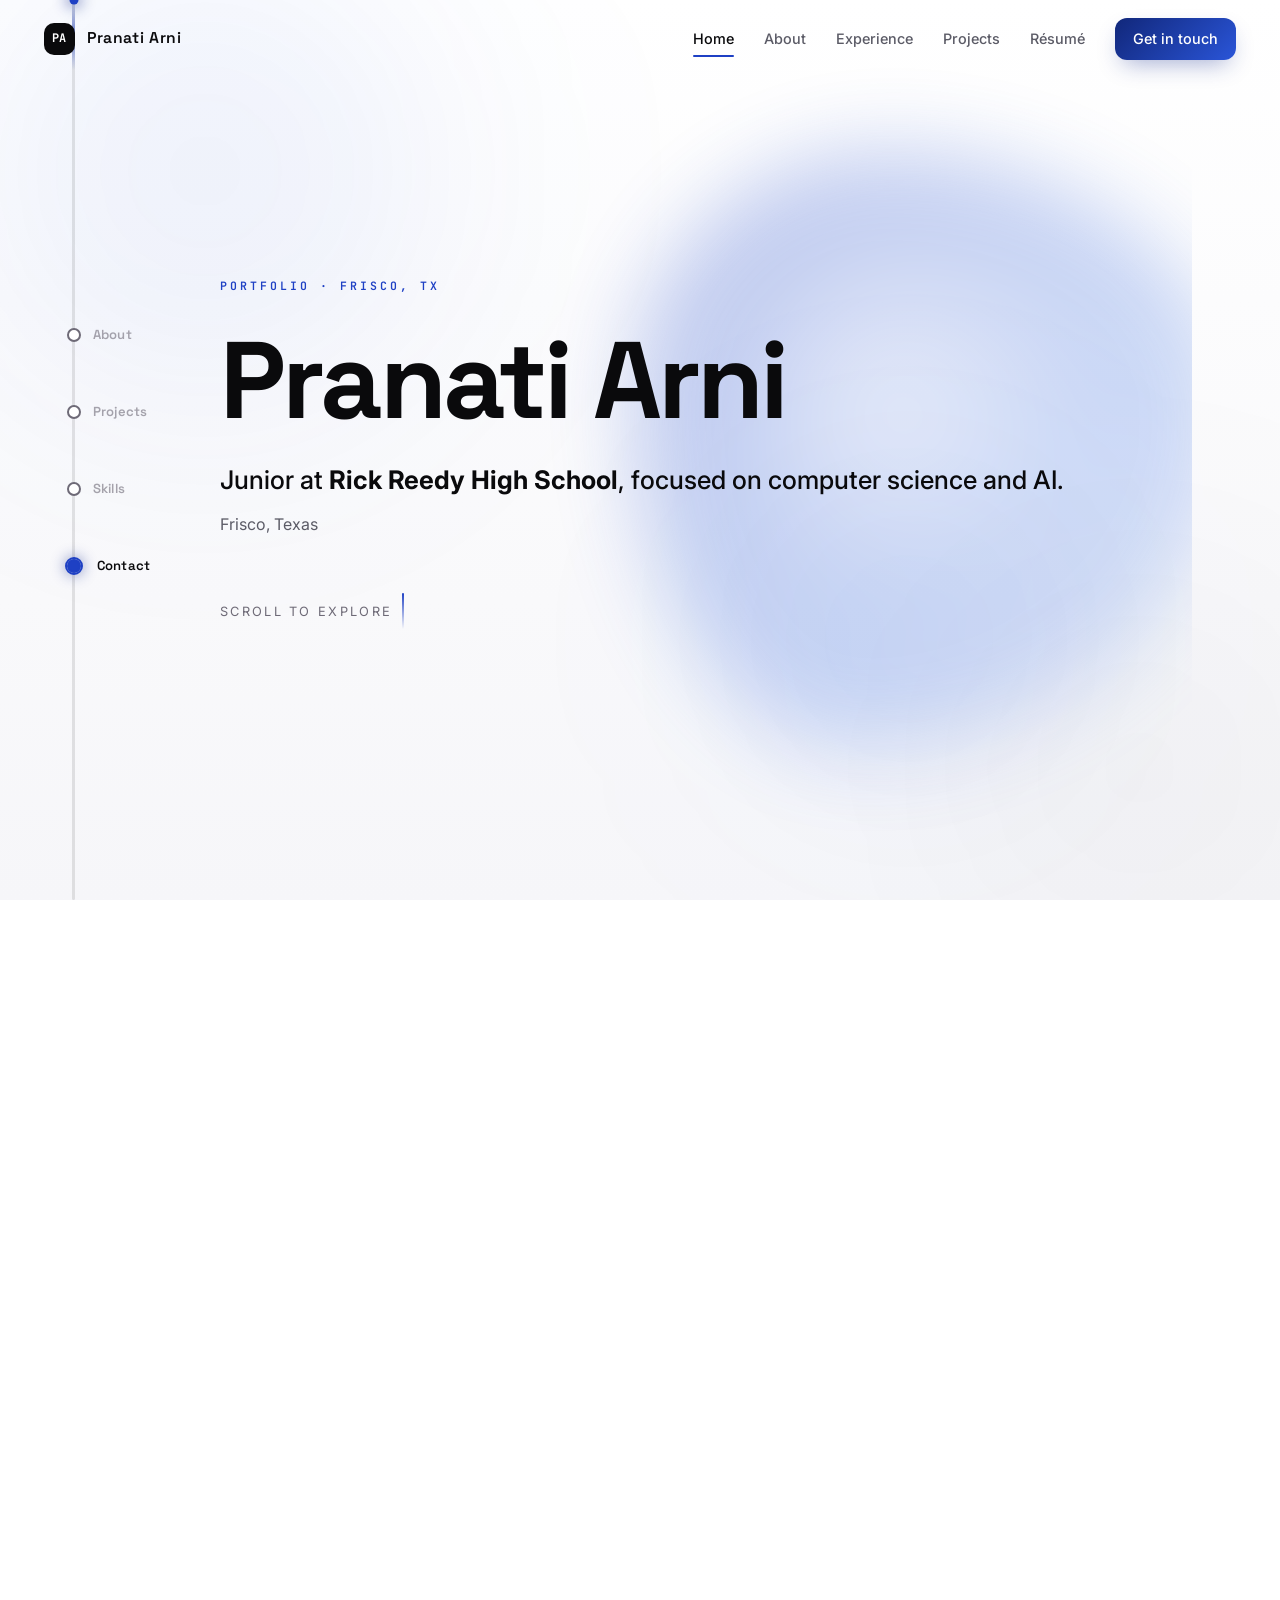
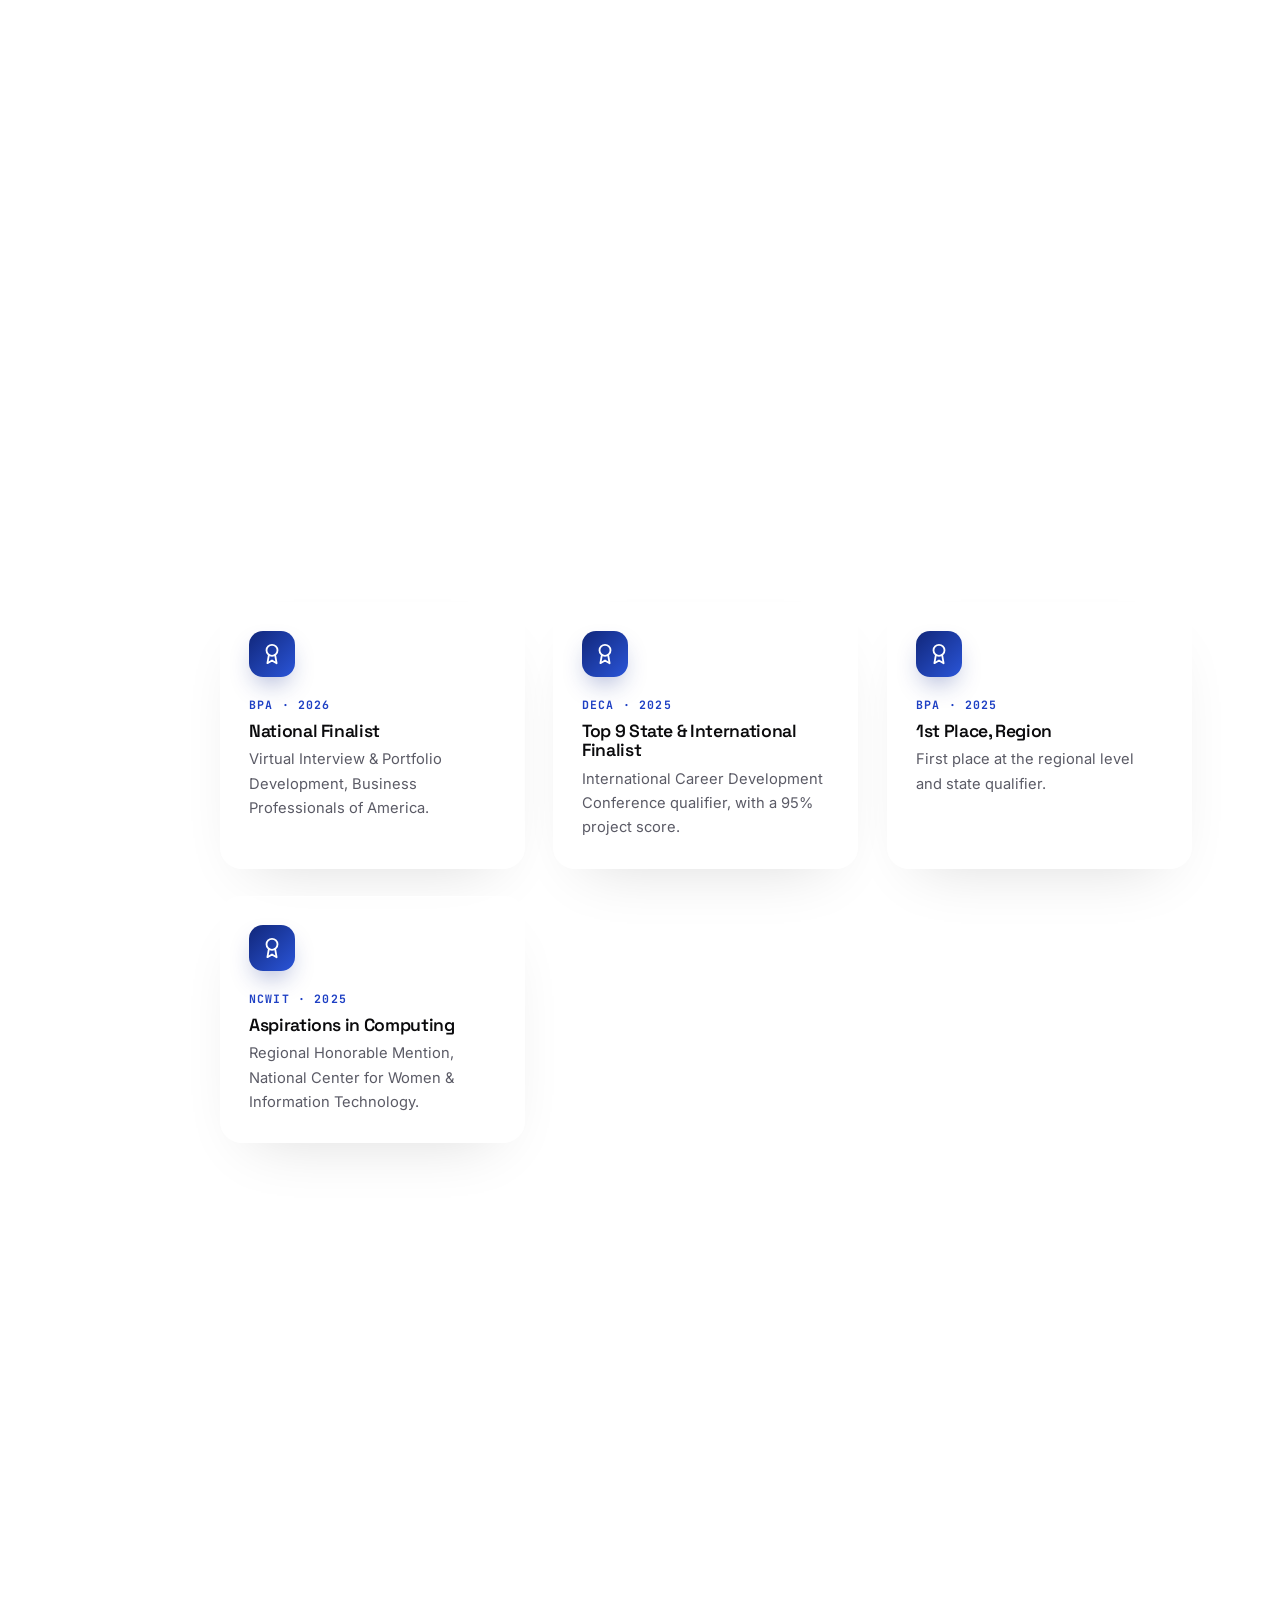
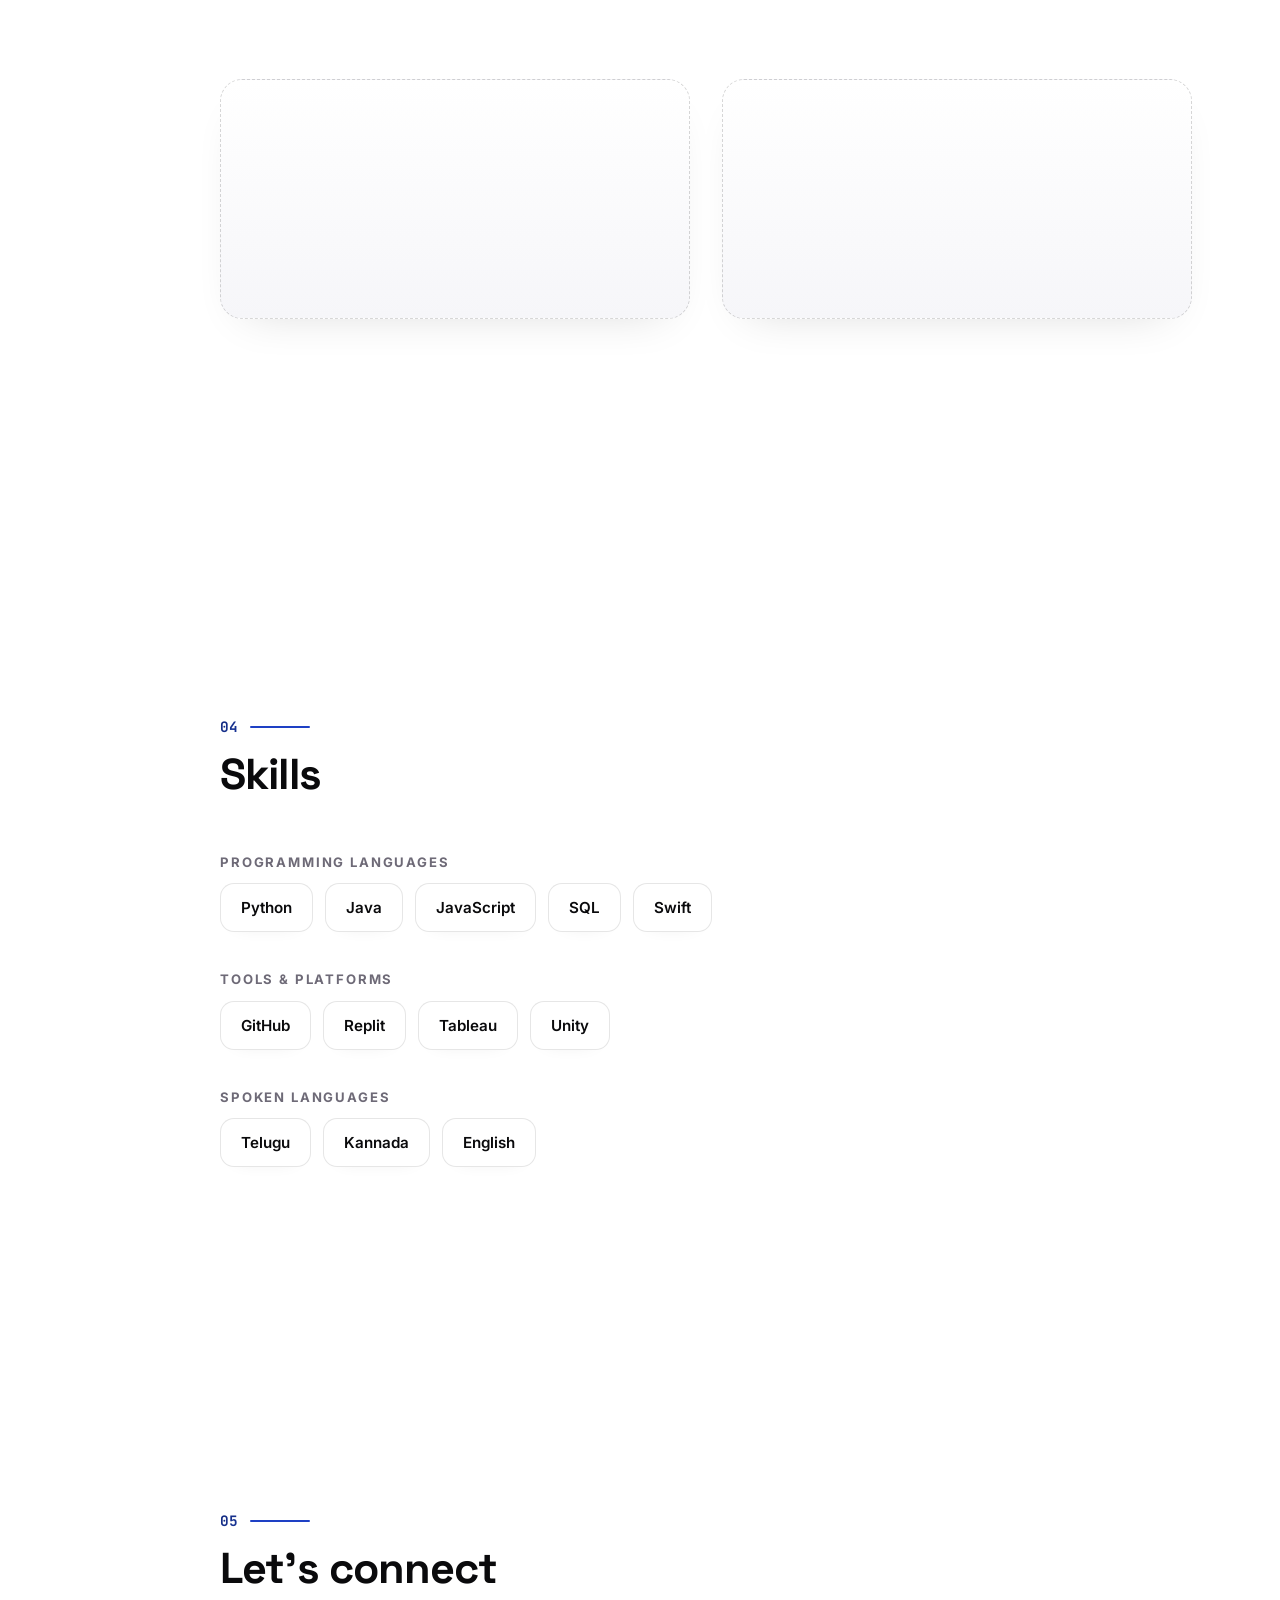
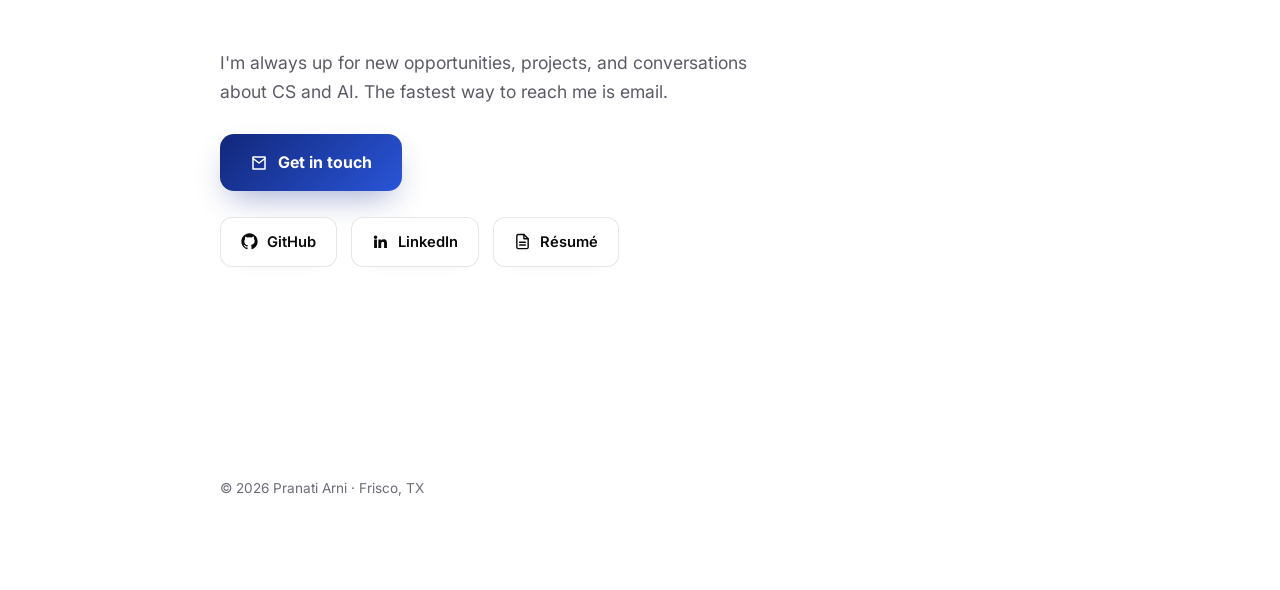
==== index.html @ f11d703f "Adversarial review fixes: remove fake og:url, dedupe email, fix faint contrast, em-dash titles Co-Au" ====
<!DOCTYPE html>
<html lang="en">
<head>
  <meta charset="UTF-8" />
  <meta name="viewport" content="width=device-width, initial-scale=1.0" />

  <title>Pranati Arni · Computer Science</title>
  <meta name="description" content="Pranati Arni, a junior at Rick Reedy High School in Frisco, TX, focused on computer science and AI." />
  <meta name="author" content="Pranati Arni" />

  <meta property="og:type" content="website" />
  <meta property="og:title" content="Pranati Arni — Computer Science" />
  <meta property="og:description" content="High school junior in Frisco, TX, passionate about computer science and AI." />
  <meta name="twitter:card" content="summary" />
  <meta name="twitter:title" content="Pranati Arni — Computer Science" />
  <meta name="twitter:description" content="High school junior in Frisco, TX, passionate about computer science and AI." />

  <!-- Inline SVG favicon: silver "PA" tile with blue border -->
  <link rel="icon" href="data:image/svg+xml,%3Csvg xmlns='http://www.w3.org/2000/svg' viewBox='0 0 64 64'%3E%3Crect width='64' height='64' rx='16' fill='%231e40c4'/%3E%3Ctext x='50%25' y='55%25' dominant-baseline='middle' text-anchor='middle' font-family='Arial,Helvetica,sans-serif' font-weight='700' font-size='30' fill='%23ffffff'%3EPA%3C/text%3E%3C/svg%3E" />

  <!-- Fonts -->
  <link rel="preconnect" href="https://fonts.googleapis.com" />
  <link rel="preconnect" href="https://fonts.gstatic.com" crossorigin />
  <link href="https://fonts.googleapis.com/css2?family=Space+Grotesk:wght@500;600;700&family=Inter:wght@400;500;600&family=JetBrains+Mono:wght@400;500;700&display=swap" rel="stylesheet" />

  <link rel="stylesheet" href="styles.css" />
</head>

<body>

  <!-- Quick clean fade overlay -->
  <div class="page-transition" id="pageTransition" aria-hidden="true"></div>

  <!-- Soft aurora background -->
  <div class="bg-orbs" aria-hidden="true">
    <div class="orb orb--1"></div>
    <div class="orb orb--2"></div>
    <div class="orb orb--3"></div>
  </div>
  <div class="cursor-glow" id="cursorGlow" aria-hidden="true"></div>

  <!-- ============================== NAVBAR ============================== -->
  <header class="nav" id="nav">
    <a class="nav__brand" href="index.html" aria-label="Home">
      <span class="nav__mark">PA</span>
      <span class="nav__name">Pranati Arni</span>
    </a>
    <button class="nav__toggle" id="navToggle" aria-label="Toggle menu" aria-expanded="false">
      <span></span><span></span><span></span>
    </button>
    <nav class="nav__links" id="navLinks" aria-label="Primary">
      <a href="index.html" class="is-current">Home</a>
      <a href="about.html">About</a>
      <a href="experience.html">Experience</a>
      <a href="projects.html">Projects</a>
      <a href="resume.html">Résumé</a>
      <a class="nav__cta" href="index.html#contact">Get in touch</a>
    </nav>
  </header>

  <!-- ============================== RAIL ============================== -->
  <nav class="rail" aria-label="Section navigation">
    <div class="rail__track"></div>
    <div class="rail__fill" id="railFill"></div>
    <div class="rail__comet" id="railComet"></div>
    <div class="rail__nodes" id="railNodes"><!-- nodes injected by script.js --></div>
  </nav>

  <main class="with-rail">

    <!-- ============================== HERO ============================== -->
    <header class="hero" id="top">
      <div class="hero__glow-wrap" aria-hidden="true"><div class="hero__glow"></div></div>

      <div class="hero__content">
        <!-- Kicker — easy to edit or delete -->
        <span class="kicker">Portfolio · Frisco, TX</span>
        <h1>Pranati Arni</h1>
        <p class="role">Junior at <b>Rick Reedy High School</b>, focused on computer science and AI.</p>
        <p class="loc">Frisco, Texas</p>

        <span class="scroll-hint">
          Scroll to explore
          <span class="arrow" aria-hidden="true"></span>
        </span>
      </div>
    </header>

    <!-- ============================== ABOUT ============================== -->
    <section id="about" class="about reveal">
      <div class="section-head">
        <span class="num">01</span>
        <h2>About</h2>
      </div>
      <p>
        I'm a junior at Rick Reedy High School in Frisco, Texas, focused on
        <span class="hl">computer science</span> and <span class="accent">artificial intelligence</span>.
      </p>
      <p>
        Although I grew up around computer science, I chose to pursue it for myself in high school, after
        CS clubs and a strong teacher showed me what the field is capable of. Since then I have invested in
        <span class="hl">competitions, leadership roles, and projects</span> that put my skills to work.
      </p>
      <p>
        I'm motivated by building technology that helps people and by seeing my work create real,
        measurable value.
      </p>

      <div class="traits" aria-label="Traits">
        <span class="trait">Fast learner</span>
        <span class="trait">Persistent</span>
        <span class="trait">Tackles problems</span>
      </div>

      <div class="stats" aria-label="Quick facts">
        <div class="stat"><div class="stat__num">2028</div><div class="stat__label">Graduating class</div></div>
        <div class="stat"><div class="stat__num">Top 4%</div><div class="stat__label">Class rank (21 / 582)</div></div>
        <div class="stat"><div class="stat__num">AI</div><div class="stat__label">Main focus</div></div>
        <div class="stat"><div class="stat__num">Frisco</div><div class="stat__label">Based in TX</div></div>
      </div>

      <a class="more-link" href="about.html">
        More about me
        <svg width="14" height="14" viewBox="0 0 24 24" fill="none" stroke="currentColor" stroke-width="2.2" stroke-linecap="round" stroke-linejoin="round"><path d="M5 12h14M13 6l6 6-6 6"/></svg>
      </a>
    </section>

    <!-- ============================== ACHIEVEMENTS ============================== -->
    <section id="achievements" class="reveal">
      <div class="section-head">
        <span class="num">02</span>
        <h2>Achievements</h2>
      </div>
      <div class="ach-grid">
        <article class="ach-card" data-speed="1.2">
          <div class="ach-card__badge"><svg viewBox="0 0 24 24" fill="none" stroke="currentColor" stroke-width="2" stroke-linecap="round" stroke-linejoin="round"><circle cx="12" cy="8" r="6"/><path d="M8.5 13.5 7 22l5-3 5 3-1.5-8.5"/></svg></div>
          <div class="meta">BPA · 2026</div>
          <h3>National Finalist</h3>
          <p>Virtual Interview &amp; Portfolio Development, Business Professionals of America.</p>
        </article>
        <article class="ach-card" data-speed="0.7">
          <div class="ach-card__badge"><svg viewBox="0 0 24 24" fill="none" stroke="currentColor" stroke-width="2" stroke-linecap="round" stroke-linejoin="round"><circle cx="12" cy="8" r="6"/><path d="M8.5 13.5 7 22l5-3 5 3-1.5-8.5"/></svg></div>
          <div class="meta">DECA · 2025</div>
          <h3>Top 9 State &amp; International Finalist</h3>
          <p>International Career Development Conference qualifier, with a 95% project score.</p>
        </article>
        <article class="ach-card" data-speed="1.4">
          <div class="ach-card__badge"><svg viewBox="0 0 24 24" fill="none" stroke="currentColor" stroke-width="2" stroke-linecap="round" stroke-linejoin="round"><circle cx="12" cy="8" r="6"/><path d="M8.5 13.5 7 22l5-3 5 3-1.5-8.5"/></svg></div>
          <div class="meta">BPA · 2025</div>
          <h3>1st Place, Region</h3>
          <p>First place at the regional level and state qualifier.</p>
        </article>
        <article class="ach-card" data-speed="0.9">
          <div class="ach-card__badge"><svg viewBox="0 0 24 24" fill="none" stroke="currentColor" stroke-width="2" stroke-linecap="round" stroke-linejoin="round"><circle cx="12" cy="8" r="6"/><path d="M8.5 13.5 7 22l5-3 5 3-1.5-8.5"/></svg></div>
          <div class="meta">NCWIT · 2025</div>
          <h3>Aspirations in Computing</h3>
          <p>Regional Honorable Mention, National Center for Women &amp; Information Technology.</p>
        </article>
      </div>

      <a class="more-link" href="experience.html">
        See full experience
        <svg width="14" height="14" viewBox="0 0 24 24" fill="none" stroke="currentColor" stroke-width="2.2" stroke-linecap="round" stroke-linejoin="round"><path d="M5 12h14M13 6l6 6-6 6"/></svg>
      </a>
    </section>

    <!-- ============================== PROJECTS ============================== -->
    <section id="projects" class="reveal">
      <div class="section-head">
        <span class="num">03</span>
        <h2>Projects</h2>
      </div>
      <div class="projects-grid" id="projectsGrid"><!-- cards injected by script.js --></div>

      <a class="more-link" href="projects.html">
        View all projects
        <svg width="14" height="14" viewBox="0 0 24 24" fill="none" stroke="currentColor" stroke-width="2.2" stroke-linecap="round" stroke-linejoin="round"><path d="M5 12h14M13 6l6 6-6 6"/></svg>
      </a>
    </section>

    <!-- ============================== SKILLS ============================== -->
    <section id="skills" class="reveal">
      <div class="section-head">
        <span class="num">04</span>
        <h2>Skills</h2>
      </div>

      <div class="skill-group">
        <h3>Programming Languages</h3>
        <div class="tags">
          <span class="tag">Python</span>
          <span class="tag">Java</span>
          <span class="tag">JavaScript</span>
          <span class="tag">SQL</span>
          <span class="tag">Swift</span>
        </div>
      </div>

      <div class="skill-group">
        <h3>Tools &amp; Platforms</h3>
        <div class="tags">
          <span class="tag">GitHub</span>
          <span class="tag">Replit</span>
          <span class="tag">Tableau</span>
          <span class="tag">Unity</span>
        </div>
      </div>

      <div class="skill-group">
        <h3>Spoken Languages</h3>
        <div class="tags">
          <span class="tag">Telugu</span>
          <span class="tag">Kannada</span>
          <span class="tag">English</span>
        </div>
      </div>
    </section>

    <!-- ============================== CONTACT ============================== -->
    <section id="contact" class="contact reveal">
      <div class="section-head">
        <span class="num">05</span>
        <h2>Let's connect</h2>
      </div>
      <p>
        I'm always up for new opportunities, projects, and conversations about CS and AI.
        The fastest way to reach me is email.
      </p>

      <a class="cta" href="mailto:pranatiarni@gmail.com">
        <svg width="18" height="18" viewBox="0 0 24 24" fill="none" stroke="currentColor" stroke-width="2" stroke-linecap="round" stroke-linejoin="round"><path d="M4 4h16v16H4z"/><path d="m4 6 8 6 8-6"/></svg>
        Get in touch
      </a>

      <div class="links">
        <!-- GitHub -->
        <a class="link-chip" href="https://github.com/pranatiarni" target="_blank" rel="noopener">
          <svg viewBox="0 0 24 24" fill="currentColor"><path d="M12 .5C5.7.5.5 5.7.5 12c0 5.1 3.3 9.4 7.9 10.9.6.1.8-.2.8-.5v-2c-3.2.7-3.9-1.4-3.9-1.4-.5-1.3-1.3-1.7-1.3-1.7-1.1-.7.1-.7.1-.7 1.2.1 1.8 1.2 1.8 1.2 1 1.8 2.7 1.3 3.4 1 .1-.8.4-1.3.7-1.6-2.6-.3-5.3-1.3-5.3-5.7 0-1.3.5-2.3 1.2-3.1-.1-.3-.5-1.5.1-3.1 0 0 1-.3 3.3 1.2a11.5 11.5 0 0 1 6 0C17 4.6 18 4.9 18 4.9c.6 1.6.2 2.8.1 3.1.8.8 1.2 1.8 1.2 3.1 0 4.4-2.7 5.4-5.3 5.7.4.4.8 1.1.8 2.2v3.3c0 .3.2.6.8.5 4.6-1.5 7.9-5.8 7.9-10.9C23.5 5.7 18.3.5 12 .5Z"/></svg>
          GitHub
        </a>

        <!-- LinkedIn -->
        <a class="link-chip" href="https://www.linkedin.com/in/pranati-arni-b55060337" target="_blank" rel="noopener">
          <svg viewBox="0 0 24 24" fill="currentColor"><path d="M4.98 3.5a2.5 2.5 0 1 0 0 5 2.5 2.5 0 0 0 0-5ZM3 9h4v12H3V9Zm6 0h3.8v1.7h.1c.5-.9 1.8-1.9 3.6-1.9 3.9 0 4.6 2.5 4.6 5.8V21h-4v-5.6c0-1.3 0-3-1.9-3s-2.2 1.4-2.2 2.9V21H9V9Z"/></svg>
          LinkedIn
        </a>

        <!-- Résumé -->
        <a class="link-chip" href="resume.html">
          <svg viewBox="0 0 24 24" fill="none" stroke="currentColor" stroke-width="2" stroke-linecap="round" stroke-linejoin="round"><path d="M14 2H6a2 2 0 0 0-2 2v16a2 2 0 0 0 2 2h12a2 2 0 0 0 2-2V8z"/><path d="M14 2v6h6"/><path d="M8 13h8M8 17h8"/></svg>
          Résumé
        </a>
      </div>
    </section>

    <footer>
      <p>© 2026 Pranati Arni · Frisco, TX</p>
    </footer>

  </main>

  <script src="script.js"></script>
</body>
</html>
---- styles.css ----
/* =================================================================
   Pranati Arni — Portfolio styles (shared across all pages)
   MONOCHROME + ELECTRIC: near-white surfaces, charcoal ink,
   a single cobalt-blue accent. Editorial / premium / glassy.
   ================================================================= */

:root {
  /* ---- surfaces ---- */
  --bg:     #ffffff;
  --bg-2:   #f4f4f6;
  --card:   #ffffff;
  --glass:  rgba(255, 255, 255, 0.65);

  /* ---- ink ---- */
  --text:   #0a0a0c;
  --muted:  #5b5b66;
  --faint:  #6e6a77;

  /* ---- lines + shadows ---- */
  --border:    rgba(10, 10, 12, 0.10);
  --border-hi: rgba(37, 99, 255, 0.45);          /* blue on hover/active */
  --shadow:    rgba(10, 10, 12, 0.16);

  /* ---- the single electric accent (deep royal blue) ---- */
  --blue:        #1e40c4;
  --blue-bright: #3b63e0;
  --blue-glow:   rgba(20, 44, 140, 0.42);
  --blue-grad:   linear-gradient(135deg, #11277a, #2a55d8);

  /* ---- layout ---- */
  --rail-x:        72px;
  --content-pad:   220px;
  --content-pad-r: 88px;
  --maxw:          1040px;

  --mono: "JetBrains Mono", ui-monospace, SFMono-Regular, Menlo, monospace;
  --ease: cubic-bezier(0.22, 1, 0.36, 1);
}

* { box-sizing: border-box; margin: 0; padding: 0; }
html { scroll-behavior: smooth; }

body {
  background: var(--bg);
  color: var(--text);
  font-family: "Inter", system-ui, -apple-system, Segoe UI, Roboto, sans-serif;
  line-height: 1.65;
  -webkit-font-smoothing: antialiased;
  overflow-x: hidden;
}

/* very subtle base wash */
body::before {
  content: ""; position: fixed; inset: 0; z-index: -3; pointer-events: none;
  background: linear-gradient(180deg, #ffffff 0%, #f6f6f9 100%);
}

h1, h2, h3 { font-family: "Space Grotesk", "Inter", sans-serif; line-height: 1.1; letter-spacing: -0.02em; color: var(--text); }
a { color: inherit; text-decoration: none; }

.kicker {
  font-family: var(--mono);
  font-size: 0.72rem; letter-spacing: 0.26em; text-transform: uppercase;
  font-weight: 600; color: var(--blue);
}

/* =================================================================
   AMBIENT — faint drifting glows (kept very subtle on white)
   ================================================================= */
.bg-orbs { position: fixed; inset: 0; z-index: -2; pointer-events: none; overflow: hidden; }
.orb { position: absolute; border-radius: 50%; filter: blur(120px); }
.orb--1 {
  width: 52vw; height: 52vw; top: -18%; left: -10%;
  background: radial-gradient(circle, rgba(29,78,216,0.11), transparent 70%);
  animation: drift1 34s ease-in-out infinite alternate;
}
.orb--2 {
  width: 46vw; height: 46vw; bottom: -18%; right: -12%;
  background: radial-gradient(circle, rgba(10,10,12,0.05), transparent 70%);
  animation: drift2 40s ease-in-out infinite alternate;
}
.orb--3 {
  width: 38vw; height: 38vw; top: 44%; left: 52%;
  background: radial-gradient(circle, rgba(29,78,216,0.07), transparent 70%);
  animation: drift3 46s ease-in-out infinite alternate;
}
@keyframes drift1 { from { transform: translate(0,0) scale(1); } to { transform: translate(9vw, 7vh) scale(1.12); } }
@keyframes drift2 { from { transform: translate(0,0) scale(1); } to { transform: translate(-8vw,-6vh) scale(1.1); } }
@keyframes drift3 { from { transform: translate(0,0) scale(1); } to { transform: translate(-6vw, 5vh) scale(0.92); } }

.cursor-glow {
  position: fixed; top: 0; left: 0;
  width: 440px; height: 440px; margin: -220px 0 0 -220px;
  border-radius: 50%;
  background: radial-gradient(circle, rgba(29,78,216,0.11), transparent 65%);
  pointer-events: none; z-index: 0; opacity: 0;
  transition: opacity 0.5s ease; will-change: transform;
}

/* =================================================================
   STICKY NAVBAR
   ================================================================= */
.nav {
  position: fixed; top: 0; left: 0; right: 0; z-index: 60;
  display: flex; align-items: center; justify-content: space-between;
  padding: 18px clamp(20px, 4vw, 44px);
  transition: padding 0.35s var(--ease), background 0.35s ease, border-color 0.35s ease, box-shadow 0.35s ease;
  border-bottom: 1px solid transparent;
}
.nav.is-scrolled {
  padding: 10px clamp(20px, 4vw, 44px);
  background: rgba(255, 255, 255, 0.72);
  -webkit-backdrop-filter: blur(16px) saturate(1.4);
  backdrop-filter: blur(16px) saturate(1.4);
  border-bottom: 1px solid var(--border);
  box-shadow: 0 6px 26px -20px var(--shadow);
}
.nav__brand { display: flex; align-items: center; gap: 12px; z-index: 2; }
.nav__mark {
  font-family: var(--mono); font-weight: 700; font-size: 0.74rem; letter-spacing: 0.04em;
  color: #fff; background: var(--text); border-radius: 10px; padding: 6px 8px;
  transition: transform 0.3s ease, background 0.3s ease;
}
.nav__brand:hover .nav__mark { background: var(--blue); transform: translateY(-1px); }
.nav__name { font-family: "Space Grotesk", sans-serif; font-weight: 600; letter-spacing: 0.04em; font-size: 0.98rem; }

.nav__links { display: flex; align-items: center; gap: 30px; }
.nav__links a { position: relative; font-size: 0.9rem; font-weight: 500; color: var(--muted); transition: color 0.3s ease; }
.nav__links a:not(.nav__cta)::after {
  content: ""; position: absolute; left: 0; bottom: -6px; height: 2px; width: 0;
  background: var(--blue); border-radius: 2px; transition: width 0.3s var(--ease);
}
.nav__links a:not(.nav__cta):hover { color: var(--text); }
.nav__links a:not(.nav__cta):hover::after { width: 100%; }
.nav__links a.is-current { color: var(--text); }
.nav__links a.is-current::after { width: 100%; }

.nav__cta {
  color: #fff !important; background: var(--blue-grad);
  padding: 9px 18px; border-radius: 12px; font-weight: 600;
  box-shadow: 0 10px 24px -8px var(--blue-glow);
  transition: transform 0.25s var(--ease), box-shadow 0.25s ease;
}
.nav__cta:hover { transform: translateY(-2px); box-shadow: 0 14px 32px -8px var(--blue-glow); }

.nav__toggle { display: none; flex-direction: column; gap: 5px; background: none; border: none; cursor: pointer; padding: 6px; z-index: 2; }
.nav__toggle span { width: 24px; height: 2px; background: var(--text); border-radius: 2px; transition: transform 0.3s var(--ease), opacity 0.3s ease; }
.nav__toggle.open span:nth-child(1) { transform: translateY(7px) rotate(45deg); }
.nav__toggle.open span:nth-child(2) { opacity: 0; }
.nav__toggle.open span:nth-child(3) { transform: translateY(-7px) rotate(-45deg); }

@media (max-width: 760px) {
  .nav__toggle { display: flex; }
  .nav__links {
    position: fixed; top: 0; right: 0; height: 100vh; width: min(80vw, 320px);
    flex-direction: column; align-items: flex-start; justify-content: center; gap: 30px;
    padding: 40px;
    background: rgba(255, 255, 255, 0.97);
    -webkit-backdrop-filter: blur(16px); backdrop-filter: blur(16px);
    border-left: 1px solid var(--border);
    box-shadow: -20px 0 60px -30px var(--shadow);
    transform: translateX(100%); transition: transform 0.4s var(--ease);
  }
  .nav__links.open { transform: translateX(0); }
  .nav__links a { font-size: 1.1rem; }
}

/* =================================================================
   THE RAIL (home only)
   ================================================================= */
.rail { position: fixed; top: 0; left: var(--rail-x); height: 100vh; width: 3px; z-index: 50; }
.rail__track { position: absolute; inset: 0; width: 3px; background: rgba(10,10,12,0.10); border-radius: 3px; overflow: hidden; }
.rail__track::after {
  content: ""; position: absolute; left: 0; width: 3px; height: 70px;
  background: linear-gradient(transparent, var(--blue), transparent);
  opacity: 0.6; border-radius: 3px; animation: railshimmer 4.5s linear infinite;
}
@keyframes railshimmer { from { top: -70px; } to { top: 100%; } }
.rail__fill {
  position: absolute; top: 0; left: 0; width: 3px; height: 0%;
  background: var(--blue-grad);
  box-shadow: 0 0 12px 1px var(--blue-glow);
  border-radius: 3px; transition: height 0.12s linear;
}
.rail__comet {
  position: absolute; left: 1.5px; top: 0%;
  width: 9px; height: 9px; transform: translate(-50%, -50%);
  border-radius: 50%; background: var(--blue);
  box-shadow: 0 0 14px 4px var(--blue-glow); transition: top 0.12s linear;
}
.rail__nodes { position: absolute; top: 50%; left: 1.5px; transform: translateY(-50%); display: flex; flex-direction: column; gap: 60px; }
.node {
  display: flex; align-items: center; gap: 16px;
  background: none; border: none; cursor: pointer; color: var(--faint);
  transform: translateX(-7px); transition: color 0.3s var(--ease);
}
.node__dot {
  position: relative; width: 14px; height: 14px; flex: 0 0 auto;
  border-radius: 50%; background: var(--bg); border: 2px solid var(--faint);
  transition: all 0.35s var(--ease);
}
.node__label {
  font-family: "Space Grotesk", sans-serif;
  font-size: 0.82rem; font-weight: 600; letter-spacing: 0.02em;
  white-space: nowrap; opacity: 0.6; transform: translateX(-4px); transition: all 0.35s var(--ease);
}
.node:hover { color: var(--text); }
.node:hover .node__dot { border-color: var(--blue); }
.node:hover .node__label { opacity: 1; transform: translateX(0); }
.node.is-active { color: var(--text); }
.node.is-active .node__dot { border-color: var(--blue); background: var(--blue); box-shadow: 0 0 14px 3px var(--blue-glow); }
.node.is-active .node__dot::after {
  content: ""; position: absolute; inset: -4px; border-radius: 50%;
  border: 2px solid var(--blue); animation: pulsering 2.4s var(--ease) infinite;
}
@keyframes pulsering { 0% { transform: scale(0.8); opacity: 0.6; } 70%,100% { transform: scale(2.1); opacity: 0; } }
.node.is-active .node__label { opacity: 1; transform: translateX(0); color: var(--text); }

/* =================================================================
   LAYOUT
   ================================================================= */
main.with-rail { padding-left: var(--content-pad); padding-right: var(--content-pad-r); }
section { max-width: var(--maxw); margin: 0 auto; padding: 150px 0; scroll-margin-top: 88px; }
.section-head { margin-bottom: 56px; }
.section-head .num {
  font-family: var(--mono); font-weight: 700;
  background: var(--blue-grad); -webkit-background-clip: text; background-clip: text; color: transparent;
  font-size: 0.9rem; margin-bottom: 12px; display: inline-flex; align-items: center; gap: 12px;
}
.section-head .num::after { content: ""; width: 60px; height: 2px; border-radius: 2px; background: var(--blue); animation: barpulse 3.6s ease-in-out infinite; }
@keyframes barpulse { 0%,100% { width: 42px; opacity: 0.5; } 50% { width: 82px; opacity: 1; } }
.section-head h2, .page-head h1 { font-size: clamp(1.9rem, 4vw, 2.7rem); font-weight: 700; }

/* ---- Hero ---- */
.hero {
  position: relative; overflow: hidden; min-height: 100vh;
  display: flex; flex-direction: column; justify-content: center;
  max-width: var(--maxw); margin: 0 auto;
}
.hero__content { position: relative; z-index: 3; }

.hero__glow-wrap {
  position: absolute; right: -40px; top: 50%; transform: translateY(-50%);
  width: 600px; height: 600px; max-width: 86vw;
  z-index: 0; pointer-events: none; will-change: transform; transition: transform 0.6s var(--ease);
}
.hero__glow {
  width: 100%; height: 100%;
  background: linear-gradient(135deg, #1e40c4, #4f7fe6 60%, #9bb8f5);
  filter: blur(42px); opacity: 0.28;
  border-radius: 42% 58% 63% 37% / 41% 44% 56% 59%;
  animation: blobMorph 14s ease-in-out infinite, blobSpin 34s linear infinite;
}
.hero__glow::after {
  content: ""; position: absolute; inset: 14% 20%;
  background: radial-gradient(circle at 40% 40%, rgba(255,255,255,0.6), transparent 60%);
  border-radius: inherit;
}
@keyframes blobMorph { 0%,100% { border-radius: 42% 58% 63% 37% / 41% 44% 56% 59%; } 50% { border-radius: 58% 42% 38% 62% / 63% 51% 49% 37%; } }
@keyframes blobSpin { from { transform: rotate(0); } to { transform: rotate(360deg); } }

.hero__content > * { opacity: 0; transform: translateY(20px); filter: blur(6px); animation: softIn 1s var(--ease) forwards; }
.hero__content > *:nth-child(1) { animation-delay: 0.10s; }
.hero__content > *:nth-child(2) { animation-delay: 0.24s; }
.hero__content > *:nth-child(3) { animation-delay: 0.38s; }
.hero__content > *:nth-child(4) { animation-delay: 0.50s; }
.hero__content > *:nth-child(5) { animation-delay: 0.62s; }
@keyframes softIn { to { opacity: 1; transform: none; filter: blur(0); } }

.hero h1 { font-size: clamp(3rem, 11vw, 6.8rem); font-weight: 700; margin: 24px 0 18px; letter-spacing: -0.035em; }
.hero .role { font-size: clamp(1.1rem, 3vw, 1.6rem); color: var(--text); font-weight: 500; }
.hero .role b { color: var(--text); font-weight: 700; }
.hero .loc { color: var(--muted); margin-top: 10px; font-size: 1rem; }

.scroll-hint { margin-top: 56px; display: inline-flex; align-items: center; gap: 10px; color: var(--faint); font-size: 0.8rem; letter-spacing: 0.18em; text-transform: uppercase; }
.scroll-hint .arrow { width: 2px; height: 36px; border-radius: 2px; background: linear-gradient(var(--blue), transparent); animation: drip 1.8s var(--ease) infinite; }
@keyframes drip {
  0% { transform: scaleY(0); transform-origin: top; opacity: 0; }
  40% { transform: scaleY(1); transform-origin: top; opacity: 1; }
  60% { transform: scaleY(1); transform-origin: bottom; opacity: 1; }
  100% { transform: scaleY(0); transform-origin: bottom; opacity: 0; }
}

/* ---- About ---- */
.about p { color: var(--muted); font-size: 1.15rem; margin-bottom: 24px; max-width: 720px; }
.about p .hl { color: var(--text); font-weight: 500; }
.about p .accent { color: var(--blue); font-weight: 600; }

.traits { display: flex; flex-wrap: wrap; gap: 10px; margin-top: 28px; }
.trait {
  font-size: 0.85rem; padding: 8px 16px; border: 1px solid var(--border); border-radius: 999px;
  color: var(--text); background: #fff; font-weight: 600;
  animation: bob 4.4s ease-in-out infinite;
}
.traits .trait:nth-child(2) { animation-delay: 0.7s; }
.traits .trait:nth-child(3) { animation-delay: 1.4s; }
@keyframes bob { 0%,100% { transform: translateY(0); } 50% { transform: translateY(-6px); } }

/* =================================================================
   PROJECTS (cards, both pages)
   ================================================================= */
.projects-grid { display: grid; grid-template-columns: repeat(auto-fit, minmax(300px, 1fr)); gap: 32px; perspective: 1000px; }
.card {
  position: relative; padding: 30px 28px; border-radius: 22px;
  background: var(--glass);
  -webkit-backdrop-filter: blur(18px) saturate(1.3); backdrop-filter: blur(18px) saturate(1.3);
  border: 1px solid rgba(255,255,255,0.6); min-height: 210px;
  display: flex; flex-direction: column;
  transform-style: preserve-3d; will-change: transform;
  box-shadow: 0 18px 44px -26px var(--shadow);
  transition: transform 0.12s ease-out, border-color 0.4s var(--ease), box-shadow 0.4s var(--ease);
  animation: cardfloat 6.5s ease-in-out infinite;
}
.projects-grid .card:nth-child(2) { animation-delay: 1.3s; }
.projects-grid .card:nth-child(3) { animation-delay: 0.6s; }
.projects-grid .card:nth-child(4) { animation-delay: 1.9s; }
@keyframes cardfloat { 0%,100% { transform: translateY(0); } 50% { transform: translateY(-9px); } }
.card:hover { border-color: var(--border-hi); box-shadow: 0 26px 56px -26px var(--blue-glow); }
.card__inner { transition: transform 0.12s ease-out; transform-style: preserve-3d; }
.card__glare {
  position: absolute; inset: 0; border-radius: 22px;
  background: radial-gradient(240px circle at var(--gx,50%) var(--gy,0%), rgba(29,78,216,0.13), transparent 60%);
  opacity: 0; transition: opacity 0.3s ease; pointer-events: none;
}
.card:hover .card__glare { opacity: 1; }
.card::before {
  content: ""; position: absolute; top: 0; left: 0; height: 2px; width: 100%;
  background: linear-gradient(90deg, transparent, var(--blue), transparent);
  transform: translateX(-100%); opacity: 0; transition: opacity 0.3s ease;
}
.card:hover::before { opacity: 1; animation: scan 1.6s linear infinite; }
@keyframes scan { from { transform: translateX(-100%); } to { transform: translateX(100%); } }

.card.is-soon { border-style: dashed; border-color: rgba(10,10,12,0.16); background: linear-gradient(180deg, #fff, #f6f6f9); }
.card.is-soon:hover { border-color: var(--border-hi); }
.card__icon {
  width: 42px; height: 42px; border-radius: 12px; display: grid; place-items: center;
  background: #eef2ff; border: 1px solid var(--border); color: var(--blue);
  margin-bottom: 18px; font-size: 1.1rem;
}
.card.is-soon .card__icon { border-style: dashed; background: #f4f4f6; color: var(--faint); }
.card__tag { font-size: 0.68rem; letter-spacing: 0.18em; text-transform: uppercase; color: var(--blue); font-weight: 700; margin-bottom: 8px; }
.card.is-soon .card__tag { color: var(--faint); }
.card h3 { font-size: 1.25rem; font-weight: 600; margin-bottom: 8px; }
.card.is-soon h3 { color: var(--muted); }
.card p { color: var(--muted); font-size: 0.95rem; flex: 1; }
.card__link { margin-top: 16px; font-size: 0.85rem; font-weight: 700; color: var(--blue); display: inline-flex; align-items: center; gap: 6px; }
.card__soon-flag { margin-top: 16px; font-size: 0.78rem; letter-spacing: 0.16em; text-transform: uppercase; color: var(--faint); display: inline-flex; align-items: center; gap: 7px; }

.more-link {
  display: inline-flex; align-items: center; gap: 10px; margin-top: 44px;
  font-family: var(--mono); font-size: 0.85rem; letter-spacing: 0.08em; font-weight: 600;
  color: var(--text); border: 1px solid var(--border); padding: 13px 24px; border-radius: 12px;
  transition: all 0.3s var(--ease);
}
.more-link:hover { border-color: var(--blue); color: var(--blue); transform: translateY(-2px); box-shadow: 0 12px 28px -14px var(--blue-glow); }

/* =================================================================
   SKILLS
   ================================================================= */
.skill-group { margin-bottom: 40px; }
.skill-group h3 { font-size: 0.82rem; letter-spacing: 0.14em; text-transform: uppercase; color: var(--faint); margin-bottom: 14px; font-family: "Inter", sans-serif; font-weight: 700; }
.tags { display: flex; flex-wrap: wrap; gap: 12px; }
.tag {
  padding: 11px 20px; border-radius: 14px; background: #fff; border: 1px solid var(--border);
  font-size: 0.95rem; font-weight: 600; color: var(--text);
  box-shadow: 0 8px 20px -18px var(--shadow);
  transition: all 0.3s var(--ease); animation: tagpulse 5s ease-in-out infinite;
}
.tags .tag:nth-child(2) { animation-delay: 0.8s; }
.tags .tag:nth-child(3) { animation-delay: 1.6s; }
@keyframes tagpulse {
  0%,100% { box-shadow: 0 8px 20px -18px var(--shadow); border-color: var(--border); }
  50%     { box-shadow: 0 10px 24px -16px var(--blue-glow); border-color: rgba(29,78,216,0.28); }
}
.tag:hover { transform: translateY(-3px); border-color: var(--blue); color: var(--blue); }

/* =================================================================
   CONTACT
   ================================================================= */
.contact p { color: var(--muted); font-size: 1.1rem; max-width: 560px; margin-bottom: 28px; }
.cta {
  display: inline-flex; align-items: center; gap: 10px; padding: 15px 30px; border-radius: 14px;
  background: var(--blue-grad); color: #fff; font-weight: 700; font-size: 1rem;
  box-shadow: 0 14px 32px -10px var(--blue-glow);
  transition: transform 0.3s var(--ease), box-shadow 0.3s var(--ease); animation: ctapulse 3.4s ease-in-out infinite;
}
.cta:hover { transform: translateY(-3px); box-shadow: 0 20px 46px -10px var(--blue-glow); }
@keyframes ctapulse { 0%,100% { box-shadow: 0 14px 32px -12px var(--blue-glow); } 50% { box-shadow: 0 16px 48px -8px var(--blue-glow); } }

.links { display: flex; flex-wrap: wrap; gap: 14px; margin-top: 26px; }
.link-chip {
  display: inline-flex; align-items: center; gap: 9px; padding: 12px 20px; border-radius: 12px;
  border: 1px solid var(--border); background: #fff; color: var(--text); font-size: 0.92rem; font-weight: 600;
  box-shadow: 0 8px 20px -18px var(--shadow); transition: all 0.3s var(--ease);
}
.link-chip:hover { border-color: var(--blue); color: var(--blue); transform: translateY(-2px); }
.link-chip.is-todo { color: var(--faint); border-style: dashed; }
.link-chip svg { width: 17px; height: 17px; }

footer { padding: 60px 0 90px; color: var(--faint); font-size: 0.85rem; max-width: var(--maxw); margin: 0 auto; }

/* =================================================================
   SUBPAGES (About / Experience)
   ================================================================= */
.page { max-width: 1100px; margin: 0 auto; padding: 130px 40px 40px; }
.page-head { margin: 0 0 64px; }
.page-head h1 { font-size: clamp(2.5rem, 7vw, 4.5rem); margin-top: 14px; }
.page-sub { color: var(--muted); max-width: 620px; margin-top: 18px; font-size: 1.12rem; }
.back-link { display: inline-flex; align-items: center; gap: 8px; font-family: var(--mono); font-size: 0.78rem; letter-spacing: 0.12em; text-transform: uppercase; font-weight: 600; color: var(--blue); transition: color 0.3s var(--ease); }
.back-link:hover { color: var(--blue-bright); }

.block { margin-bottom: 76px; }
.block:last-of-type { margin-bottom: 0; }
.block > p { color: var(--muted); font-size: 1.12rem; margin-bottom: 20px; max-width: 720px; }
.block > p .hl { color: var(--text); font-weight: 500; }
.block > p .accent { color: var(--blue); font-weight: 600; }

.stats { display: flex; flex-wrap: wrap; gap: 18px; margin: 8px 0; }
.stat {
  background: var(--glass);
  -webkit-backdrop-filter: blur(16px) saturate(1.3); backdrop-filter: blur(16px) saturate(1.3);
  border: 1px solid rgba(255,255,255,0.6); border-radius: 18px; padding: 20px 26px; min-width: 150px;
  box-shadow: 0 16px 36px -26px var(--shadow);
  transition: transform 0.3s var(--ease), box-shadow 0.3s ease, border-color 0.3s ease;
}
.stat:hover { transform: translateY(-4px); border-color: var(--border-hi); box-shadow: 0 22px 44px -24px var(--blue-glow); }
.stat__num {
  font-family: "Space Grotesk", sans-serif; font-weight: 700; font-size: 1.7rem; line-height: 1;
  background: var(--blue-grad); -webkit-background-clip: text; background-clip: text; color: transparent;
}
.stat__label { color: var(--muted); font-size: 0.85rem; margin-top: 8px; }

.info-grid { display: grid; grid-template-columns: repeat(auto-fit, minmax(260px, 1fr)); gap: 24px; }
.info-card {
  background: var(--glass);
  -webkit-backdrop-filter: blur(18px) saturate(1.3); backdrop-filter: blur(18px) saturate(1.3);
  border: 1px solid rgba(255,255,255,0.6); border-radius: 20px; padding: 26px;
  box-shadow: 0 18px 44px -28px var(--shadow);
  transition: transform 0.3s var(--ease), box-shadow 0.3s ease, border-color 0.3s ease;
}
.info-card:hover { transform: translateY(-5px); border-color: var(--border-hi); box-shadow: 0 26px 52px -26px var(--blue-glow); }
.info-card h3 { font-size: 1.15rem; font-weight: 600; margin-bottom: 8px; }
.info-card .meta { font-family: var(--mono); font-size: 0.72rem; letter-spacing: 0.1em; text-transform: uppercase; margin-bottom: 12px; color: var(--blue); font-weight: 700; }
.info-card p { color: var(--muted); font-size: 0.95rem; }

.timeline { display: flex; flex-direction: column; }
.tl-item { display: flex; gap: 20px; }
.tl-item__rail { display: flex; flex-direction: column; align-items: center; flex: 0 0 auto; }
.tl-dot { width: 16px; height: 16px; border-radius: 50%; background: var(--blue); flex: 0 0 auto; box-shadow: 0 6px 16px -4px var(--blue-glow), 0 0 0 5px var(--bg); }
.tl-line { width: 2px; flex: 1; min-height: 26px; background: linear-gradient(var(--blue), rgba(29,78,216,0.2)); margin: 4px 0; border-radius: 2px; }
.tl-item:last-child .tl-line { display: none; }
.tl-body { padding-bottom: 34px; }
.tl-year { font-family: var(--mono); font-weight: 700; font-size: 0.8rem; letter-spacing: 0.06em; color: var(--blue); }
.tl-body h3 { font-size: 1.15rem; font-weight: 600; margin: 4px 0 6px; }
.tl-body p { color: var(--muted); font-size: 0.98rem; max-width: 640px; }

/* =================================================================
   FLOATING ACHIEVEMENTS (home)
   ================================================================= */
.ach-grid { display: grid; grid-template-columns: repeat(auto-fit, minmax(240px, 1fr)); gap: 28px; margin-top: 8px; }
.ach-card {
  position: relative; border-radius: 22px; padding: 28px;
  background: var(--glass);
  -webkit-backdrop-filter: blur(20px) saturate(1.4); backdrop-filter: blur(20px) saturate(1.4);
  border: 1px solid rgba(255,255,255,0.6);
  box-shadow: 0 26px 60px -32px var(--shadow); will-change: transform;
}
.ach-card__badge { width: 46px; height: 46px; border-radius: 14px; display: grid; place-items: center; color: #fff; background: var(--blue-grad); box-shadow: 0 12px 26px -8px var(--blue-glow); margin-bottom: 18px; }
.ach-card__badge svg { width: 22px; height: 22px; }
.ach-card .meta { font-family: var(--mono); font-size: 0.72rem; letter-spacing: 0.1em; text-transform: uppercase; font-weight: 700; margin-bottom: 8px; color: var(--blue); }
.ach-card h3 { font-size: 1.1rem; font-weight: 600; margin-bottom: 6px; }
.ach-card p { color: var(--muted); font-size: 0.92rem; }

/* =================================================================
   RÉSUMÉ PAGE
   ================================================================= */
.resume-toolbar { display: flex; flex-wrap: wrap; gap: 12px; margin: 8px 0 28px; }
.resume-btn {
  display: inline-flex; align-items: center; gap: 8px; font-family: var(--mono); font-size: 0.82rem; font-weight: 600; letter-spacing: 0.04em;
  padding: 12px 20px; border-radius: 12px; cursor: pointer; border: 1px solid var(--border); background: #fff; color: var(--text);
  transition: transform 0.3s var(--ease), box-shadow 0.3s ease, border-color 0.3s ease, color 0.3s ease;
}
.resume-btn:hover { transform: translateY(-2px); border-color: var(--blue); color: var(--blue); box-shadow: 0 10px 24px -14px var(--blue-glow); }
.resume-btn--primary { background: var(--blue-grad); color: #fff; border-color: transparent; box-shadow: 0 12px 28px -10px var(--blue-glow); }
.resume-btn--primary:hover { color: #fff; }
.resume-btn svg { width: 16px; height: 16px; }

.resume-sheet { background: #fff; border: 1px solid var(--border); border-radius: 20px; padding: clamp(28px, 5vw, 56px); max-width: 880px; box-shadow: 0 26px 64px -34px var(--shadow); }
.r-head h2 { font-size: clamp(1.7rem, 5vw, 2.2rem); font-weight: 700; margin-bottom: 8px; }
.r-contact { font-family: var(--mono); font-size: 0.85rem; color: var(--muted); line-height: 1.9; }
.r-contact a { color: var(--blue); }
.resume-sheet h3 { font-family: "Space Grotesk", sans-serif; font-size: 0.9rem; font-weight: 700; letter-spacing: 0.14em; text-transform: uppercase; margin: 32px 0 16px; padding-bottom: 8px; position: relative; }
.resume-sheet h3::after { content: ""; position: absolute; left: 0; bottom: 0; width: 46px; height: 3px; border-radius: 3px; background: var(--blue); }
.r-entry { margin-bottom: 18px; }
.r-entry__top { display: flex; justify-content: space-between; gap: 12px; flex-wrap: wrap; align-items: baseline; }
.r-role { font-weight: 700; color: var(--text); }
.r-org { color: var(--muted); }
.r-date { font-family: var(--mono); font-size: 0.78rem; color: var(--faint); white-space: nowrap; }
.r-entry ul { margin: 8px 0 0 18px; color: var(--muted); font-size: 0.95rem; }
.r-entry li { margin-bottom: 5px; }
.r-line { color: var(--muted); font-size: 0.96rem; margin-bottom: 6px; }
.r-line b { color: var(--text); }
.r-award { display: flex; justify-content: space-between; gap: 12px; flex-wrap: wrap; padding: 7px 0; border-bottom: 1px solid var(--border); }
.r-award:last-child { border-bottom: none; }
.r-award span:last-child { font-family: var(--mono); font-size: 0.78rem; color: var(--faint); }

@media print {
  .nav, .bg-orbs, .cursor-glow, .page-transition, .resume-toolbar, .page-head, footer { display: none !important; }
  body { background: #fff; } body::before { display: none; }
  .page { padding: 0; max-width: none; }
  .resume-sheet { box-shadow: none; border: none; border-radius: 0; padding: 0; max-width: none; }
  a { color: #000 !important; }
}

/* =================================================================
   PAGE-TRANSITION (quick clean fade)
   ================================================================= */
.page-transition { position: fixed; inset: 0; z-index: 100; background: var(--bg); opacity: 1; transition: opacity 0.5s ease, visibility 0s linear 0s; }
.page-transition.is-hidden { opacity: 0; visibility: hidden; pointer-events: none; transition: opacity 0.5s ease, visibility 0s linear 0.5s; }

/* =================================================================
   SCROLL REVEAL
   ================================================================= */
.reveal { opacity: 0; transform: translateY(42px) scale(0.97); filter: blur(6px); transition: opacity 1s var(--ease), transform 1.1s var(--ease), filter 1s var(--ease); }
.reveal.in { opacity: 1; transform: none; filter: blur(0); }

/* =================================================================
   RESPONSIVE
   ================================================================= */
@media (max-width: 1100px) {
  :root { --content-pad: 150px; --content-pad-r: 56px; }
  section { padding: 120px 0; }
}
@media (max-width: 720px) {
  :root { --rail-x: 22px; --content-pad: 58px; --content-pad-r: 24px; }
  .rail__nodes { gap: 40px; }
  .node__label { display: none; }
  section { padding: 84px 0; }
  .section-head { margin-bottom: 36px; }
  .hero { min-height: 92vh; }
  .hero__glow-wrap { right: -35%; }
  .page { padding: 110px 22px 40px; }
}

/* =================================================================
   REDUCED MOTION
   ================================================================= */
@media (prefers-reduced-motion: reduce) {
  html { scroll-behavior: auto; }
  *, *::before, *::after { animation: none !important; transition: none !important; }
  .reveal { opacity: 1; transform: none; filter: none; }
  .hero__content > * { opacity: 1; transform: none; filter: none; }
  .ach-card { transform: none !important; }
}
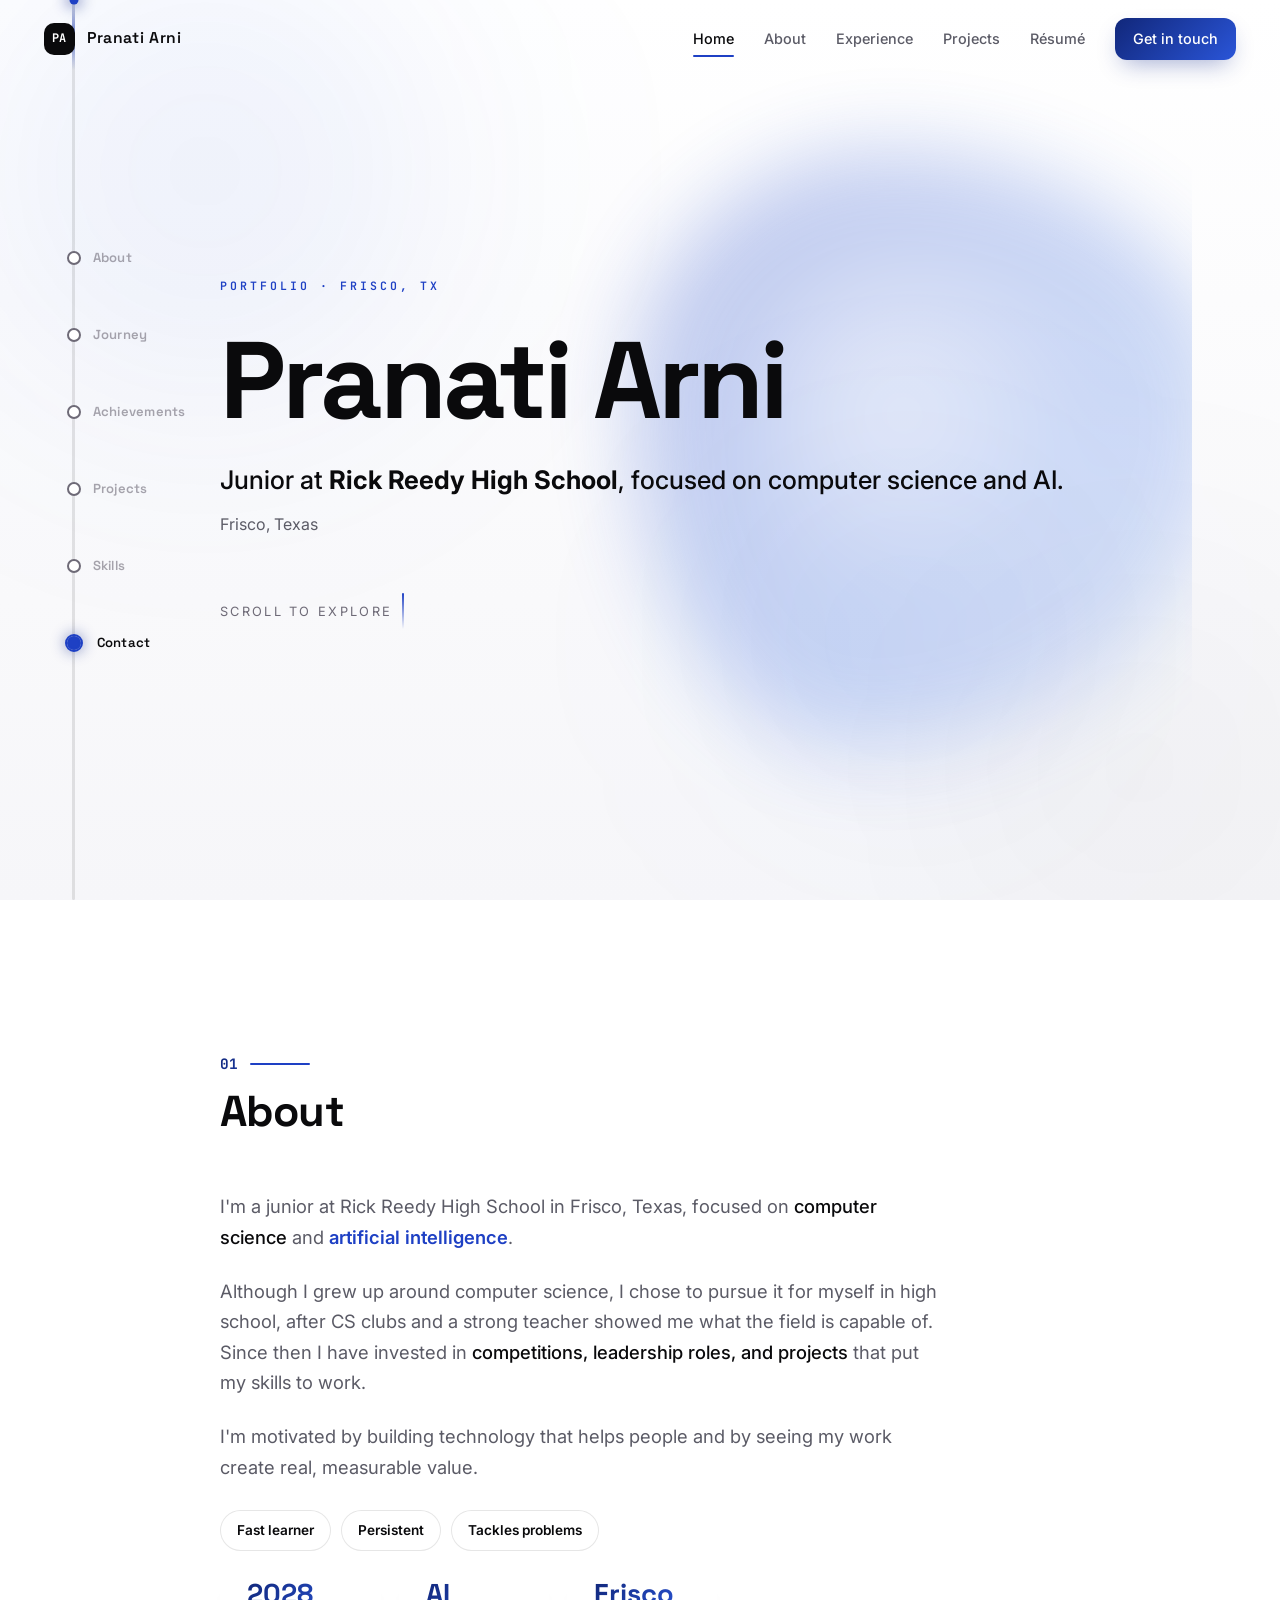
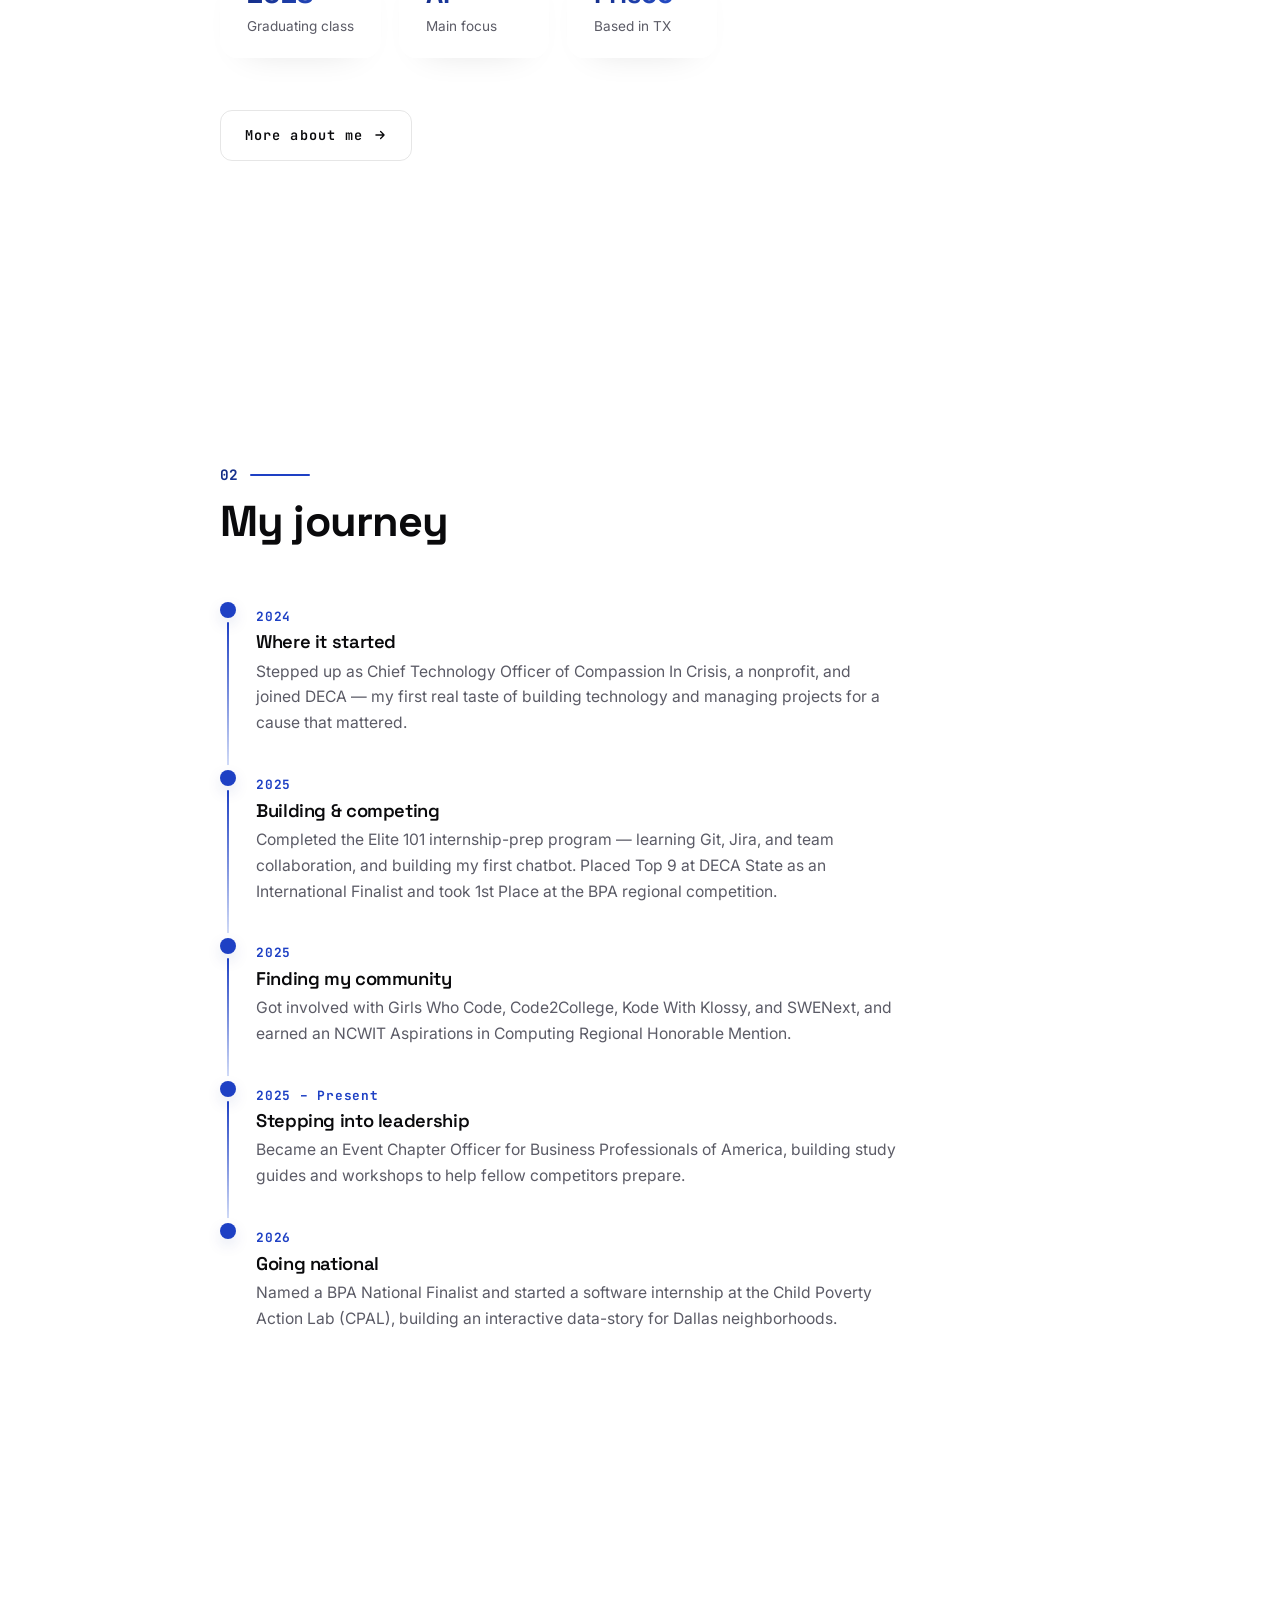
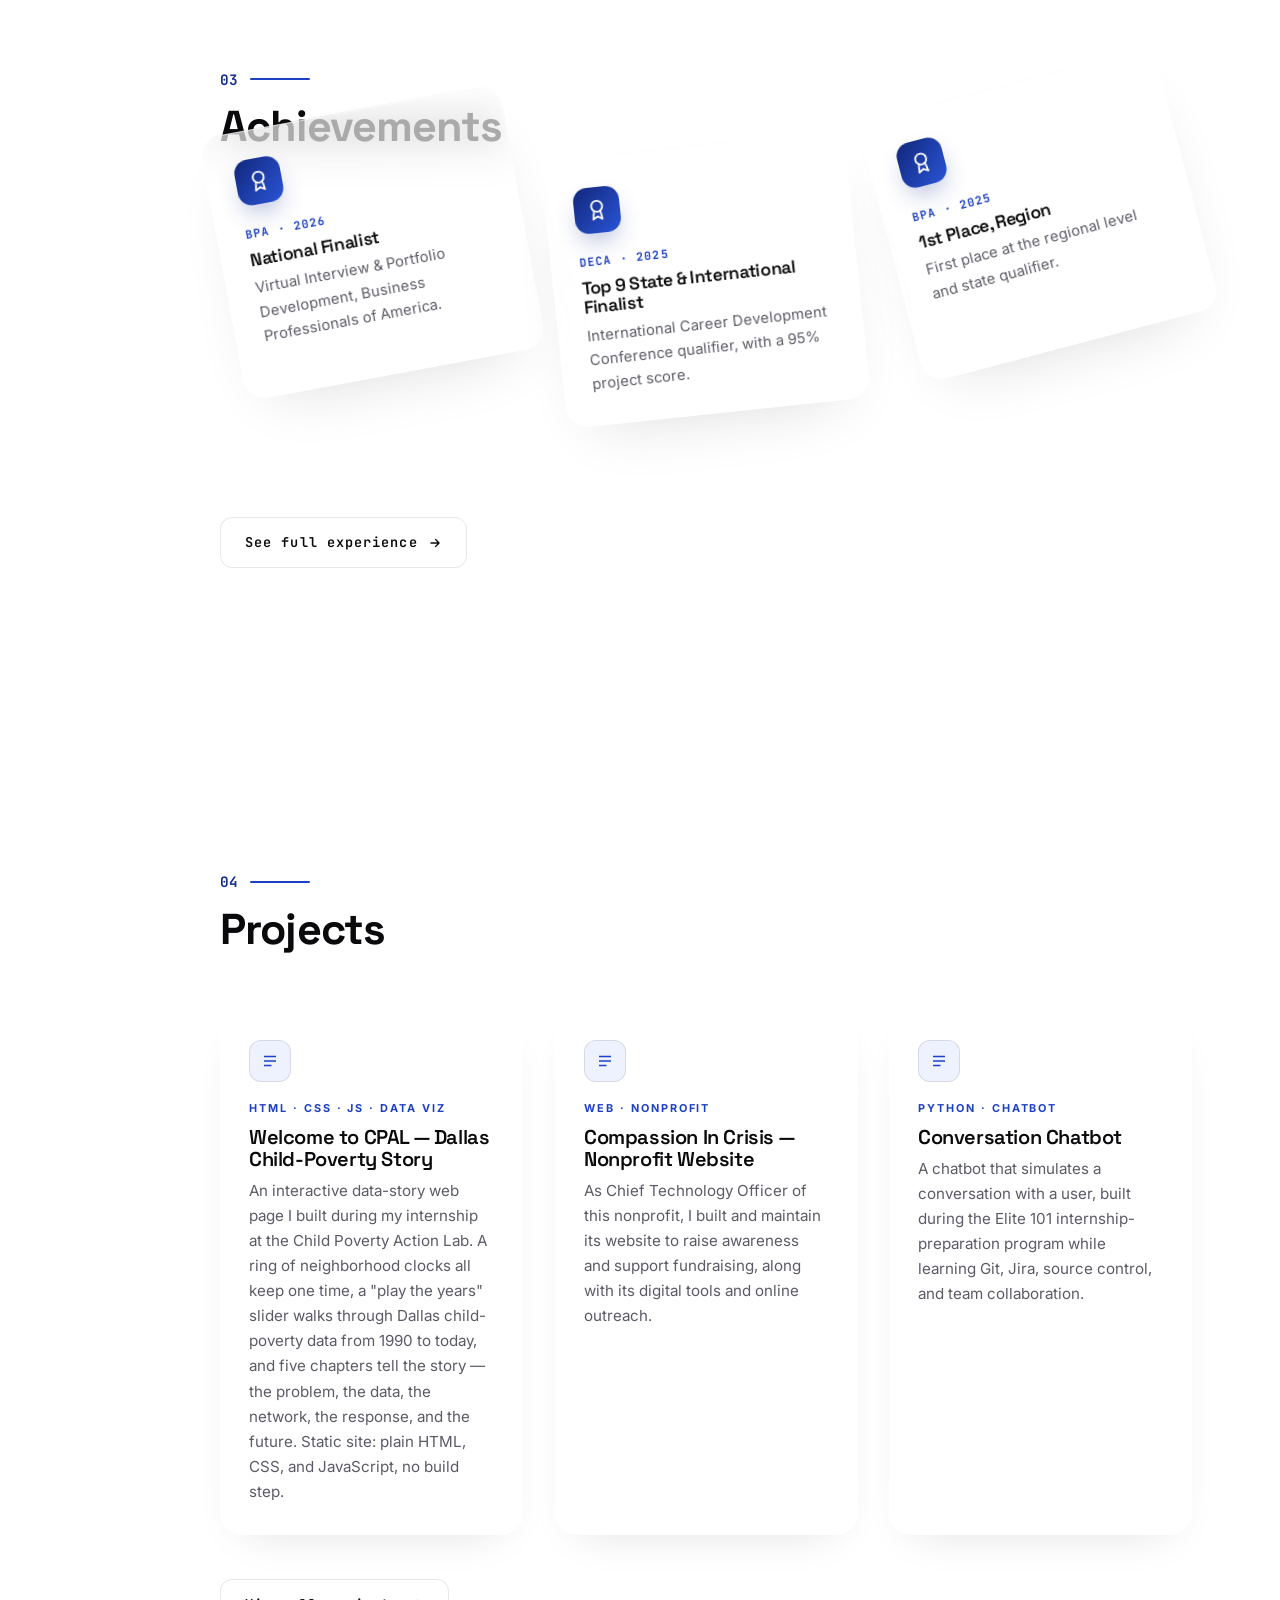
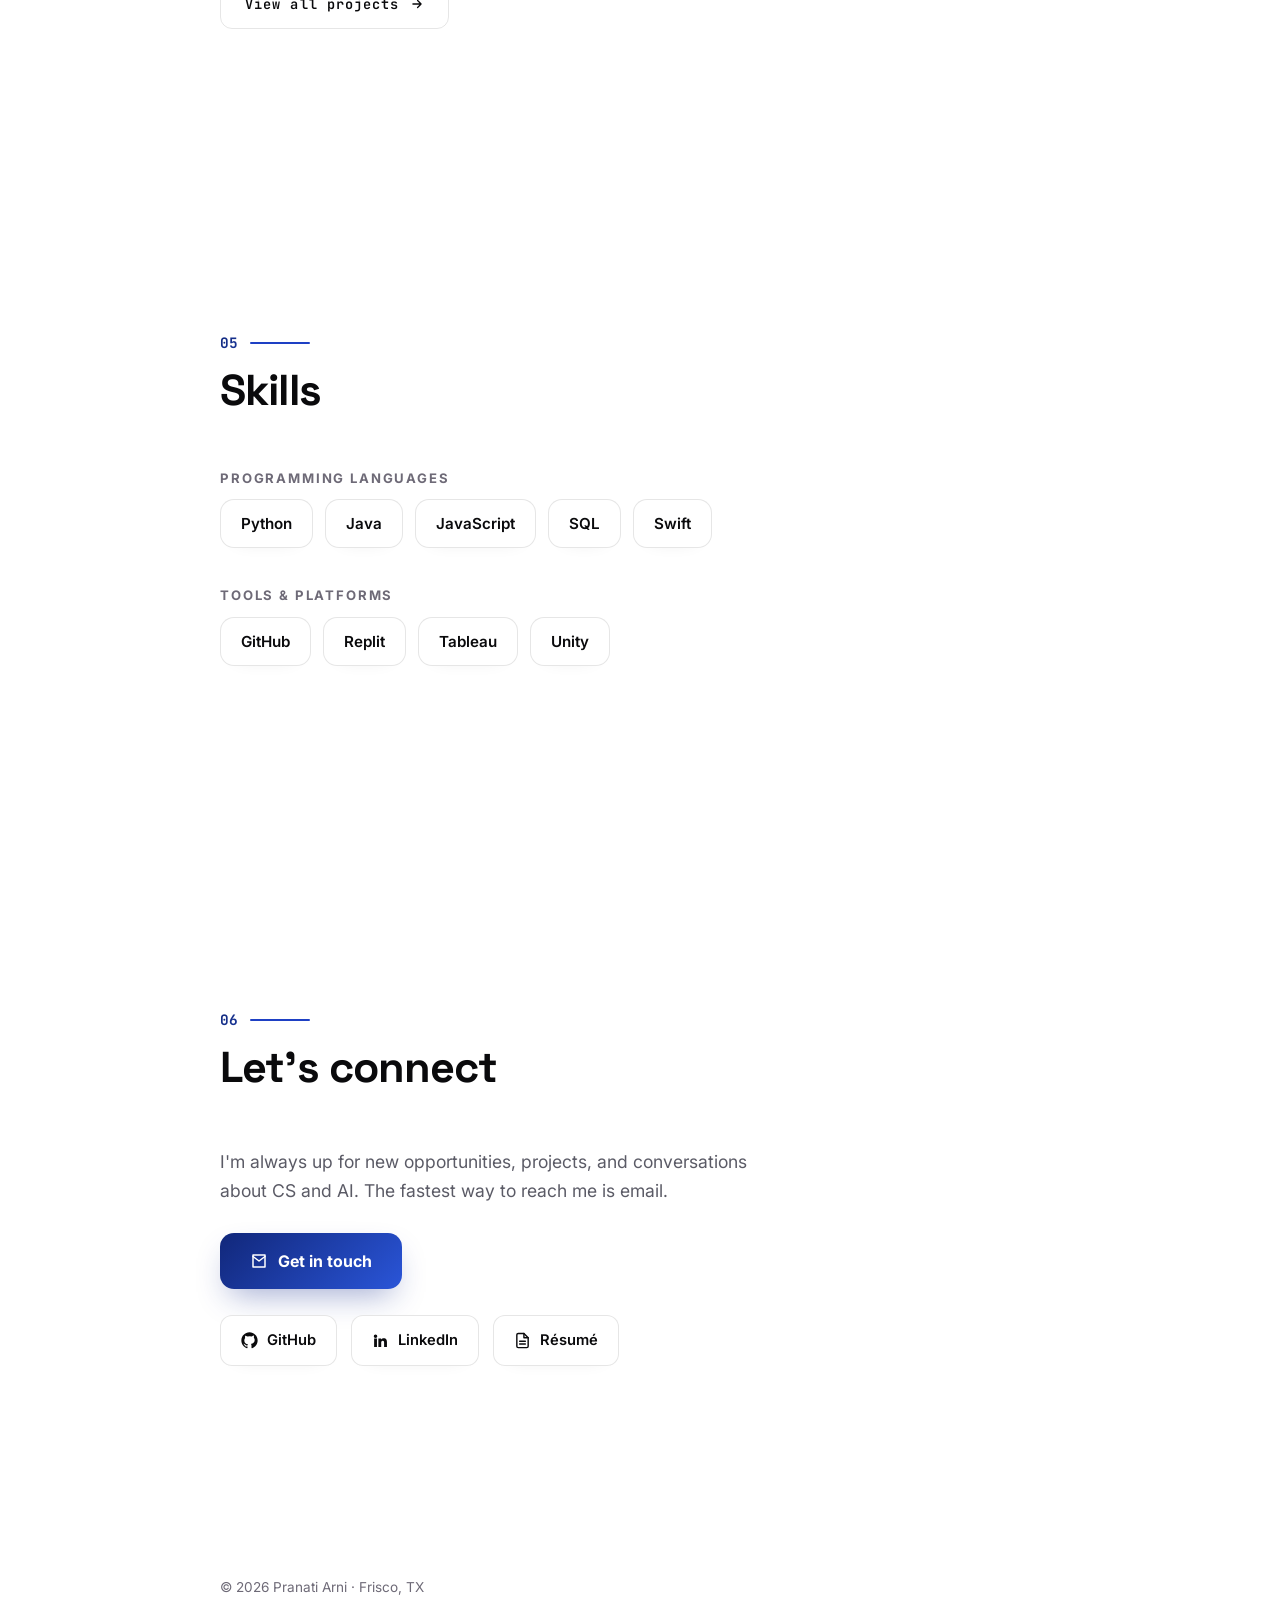
==== commit c546ebff: "Add Journey timeline to home page and fill in real projects Co-Authored-By: Claude Opus 4.8 (1M cont" ====
--- a/index.html
+++ b/index.html
@@ -3,19 +3,20 @@
 <head>
   <meta charset="UTF-8" />
   <meta name="viewport" content="width=device-width, initial-scale=1.0" />
+  <meta name="theme-color" content="#ffffff" />
 
   <title>Pranati Arni · Computer Science</title>
   <meta name="description" content="Pranati Arni, a junior at Rick Reedy High School in Frisco, TX, focused on computer science and AI." />
   <meta name="author" content="Pranati Arni" />
 
   <meta property="og:type" content="website" />
-  <meta property="og:title" content="Pranati Arni — Computer Science" />
-  <meta property="og:description" content="High school junior in Frisco, TX, passionate about computer science and AI." />
+  <meta property="og:title" content="Pranati Arni · Computer Science" />
+  <meta property="og:description" content="A junior at Rick Reedy High School in Frisco, TX, focused on computer science and AI." />
   <meta name="twitter:card" content="summary" />
-  <meta name="twitter:title" content="Pranati Arni — Computer Science" />
-  <meta name="twitter:description" content="High school junior in Frisco, TX, passionate about computer science and AI." />
-
-  <!-- Inline SVG favicon: silver "PA" tile with blue border -->
+  <meta name="twitter:title" content="Pranati Arni · Computer Science" />
+  <meta name="twitter:description" content="A junior at Rick Reedy High School in Frisco, TX, focused on computer science and AI." />
+
+  <!-- Inline SVG favicon: blue "PA" tile -->
   <link rel="icon" href="data:image/svg+xml,%3Csvg xmlns='http://www.w3.org/2000/svg' viewBox='0 0 64 64'%3E%3Crect width='64' height='64' rx='16' fill='%231e40c4'/%3E%3Ctext x='50%25' y='55%25' dominant-baseline='middle' text-anchor='middle' font-family='Arial,Helvetica,sans-serif' font-weight='700' font-size='30' fill='%23ffffff'%3EPA%3C/text%3E%3C/svg%3E" />
 
   <!-- Fonts -->
@@ -114,7 +115,6 @@
 
       <div class="stats" aria-label="Quick facts">
         <div class="stat"><div class="stat__num">2028</div><div class="stat__label">Graduating class</div></div>
-        <div class="stat"><div class="stat__num">Top 4%</div><div class="stat__label">Class rank (21 / 582)</div></div>
         <div class="stat"><div class="stat__num">AI</div><div class="stat__label">Main focus</div></div>
         <div class="stat"><div class="stat__num">Frisco</div><div class="stat__label">Based in TX</div></div>
       </div>
@@ -125,10 +125,60 @@
       </a>
     </section>
 
+    <!-- ============================== JOURNEY ============================== -->
+    <section id="journey" class="reveal">
+      <div class="section-head">
+        <span class="num">02</span>
+        <h2>My journey</h2>
+      </div>
+      <div class="timeline">
+        <div class="tl-item">
+          <div class="tl-item__rail"><span class="tl-dot"></span><span class="tl-line"></span></div>
+          <div class="tl-body">
+            <span class="tl-year">2024</span>
+            <h3>Where it started</h3>
+            <p>Stepped up as Chief Technology Officer of Compassion In Crisis, a nonprofit, and joined DECA — my first real taste of building technology and managing projects for a cause that mattered.</p>
+          </div>
+        </div>
+        <div class="tl-item">
+          <div class="tl-item__rail"><span class="tl-dot"></span><span class="tl-line"></span></div>
+          <div class="tl-body">
+            <span class="tl-year">2025</span>
+            <h3>Building &amp; competing</h3>
+            <p>Completed the Elite 101 internship-prep program — learning Git, Jira, and team collaboration, and building my first chatbot. Placed Top 9 at DECA State as an International Finalist and took 1st Place at the BPA regional competition.</p>
+          </div>
+        </div>
+        <div class="tl-item">
+          <div class="tl-item__rail"><span class="tl-dot"></span><span class="tl-line"></span></div>
+          <div class="tl-body">
+            <span class="tl-year">2025</span>
+            <h3>Finding my community</h3>
+            <p>Got involved with Girls Who Code, Code2College, Kode With Klossy, and SWENext, and earned an NCWIT Aspirations in Computing Regional Honorable Mention.</p>
+          </div>
+        </div>
+        <div class="tl-item">
+          <div class="tl-item__rail"><span class="tl-dot"></span><span class="tl-line"></span></div>
+          <div class="tl-body">
+            <span class="tl-year">2025 – Present</span>
+            <h3>Stepping into leadership</h3>
+            <p>Became an Event Chapter Officer for Business Professionals of America, building study guides and workshops to help fellow competitors prepare.</p>
+          </div>
+        </div>
+        <div class="tl-item">
+          <div class="tl-item__rail"><span class="tl-dot"></span><span class="tl-line"></span></div>
+          <div class="tl-body">
+            <span class="tl-year">2026</span>
+            <h3>Going national</h3>
+            <p>Named a BPA National Finalist and started a software internship at the Child Poverty Action Lab (CPAL), building an interactive data-story for Dallas neighborhoods.</p>
+          </div>
+        </div>
+      </div>
+    </section>
+
     <!-- ============================== ACHIEVEMENTS ============================== -->
     <section id="achievements" class="reveal">
       <div class="section-head">
-        <span class="num">02</span>
+        <span class="num">03</span>
         <h2>Achievements</h2>
       </div>
       <div class="ach-grid">
@@ -150,12 +200,6 @@
           <h3>1st Place, Region</h3>
           <p>First place at the regional level and state qualifier.</p>
         </article>
-        <article class="ach-card" data-speed="0.9">
-          <div class="ach-card__badge"><svg viewBox="0 0 24 24" fill="none" stroke="currentColor" stroke-width="2" stroke-linecap="round" stroke-linejoin="round"><circle cx="12" cy="8" r="6"/><path d="M8.5 13.5 7 22l5-3 5 3-1.5-8.5"/></svg></div>
-          <div class="meta">NCWIT · 2025</div>
-          <h3>Aspirations in Computing</h3>
-          <p>Regional Honorable Mention, National Center for Women &amp; Information Technology.</p>
-        </article>
       </div>
 
       <a class="more-link" href="experience.html">
@@ -167,7 +211,7 @@
     <!-- ============================== PROJECTS ============================== -->
     <section id="projects" class="reveal">
       <div class="section-head">
-        <span class="num">03</span>
+        <span class="num">04</span>
         <h2>Projects</h2>
       </div>
       <div class="projects-grid" id="projectsGrid"><!-- cards injected by script.js --></div>
@@ -181,7 +225,7 @@
     <!-- ============================== SKILLS ============================== -->
     <section id="skills" class="reveal">
       <div class="section-head">
-        <span class="num">04</span>
+        <span class="num">05</span>
         <h2>Skills</h2>
       </div>
 
@@ -206,20 +250,12 @@
         </div>
       </div>
 
-      <div class="skill-group">
-        <h3>Spoken Languages</h3>
-        <div class="tags">
-          <span class="tag">Telugu</span>
-          <span class="tag">Kannada</span>
-          <span class="tag">English</span>
-        </div>
-      </div>
     </section>
 
     <!-- ============================== CONTACT ============================== -->
     <section id="contact" class="contact reveal">
       <div class="section-head">
-        <span class="num">05</span>
+        <span class="num">06</span>
         <h2>Let's connect</h2>
       </div>
       <p>
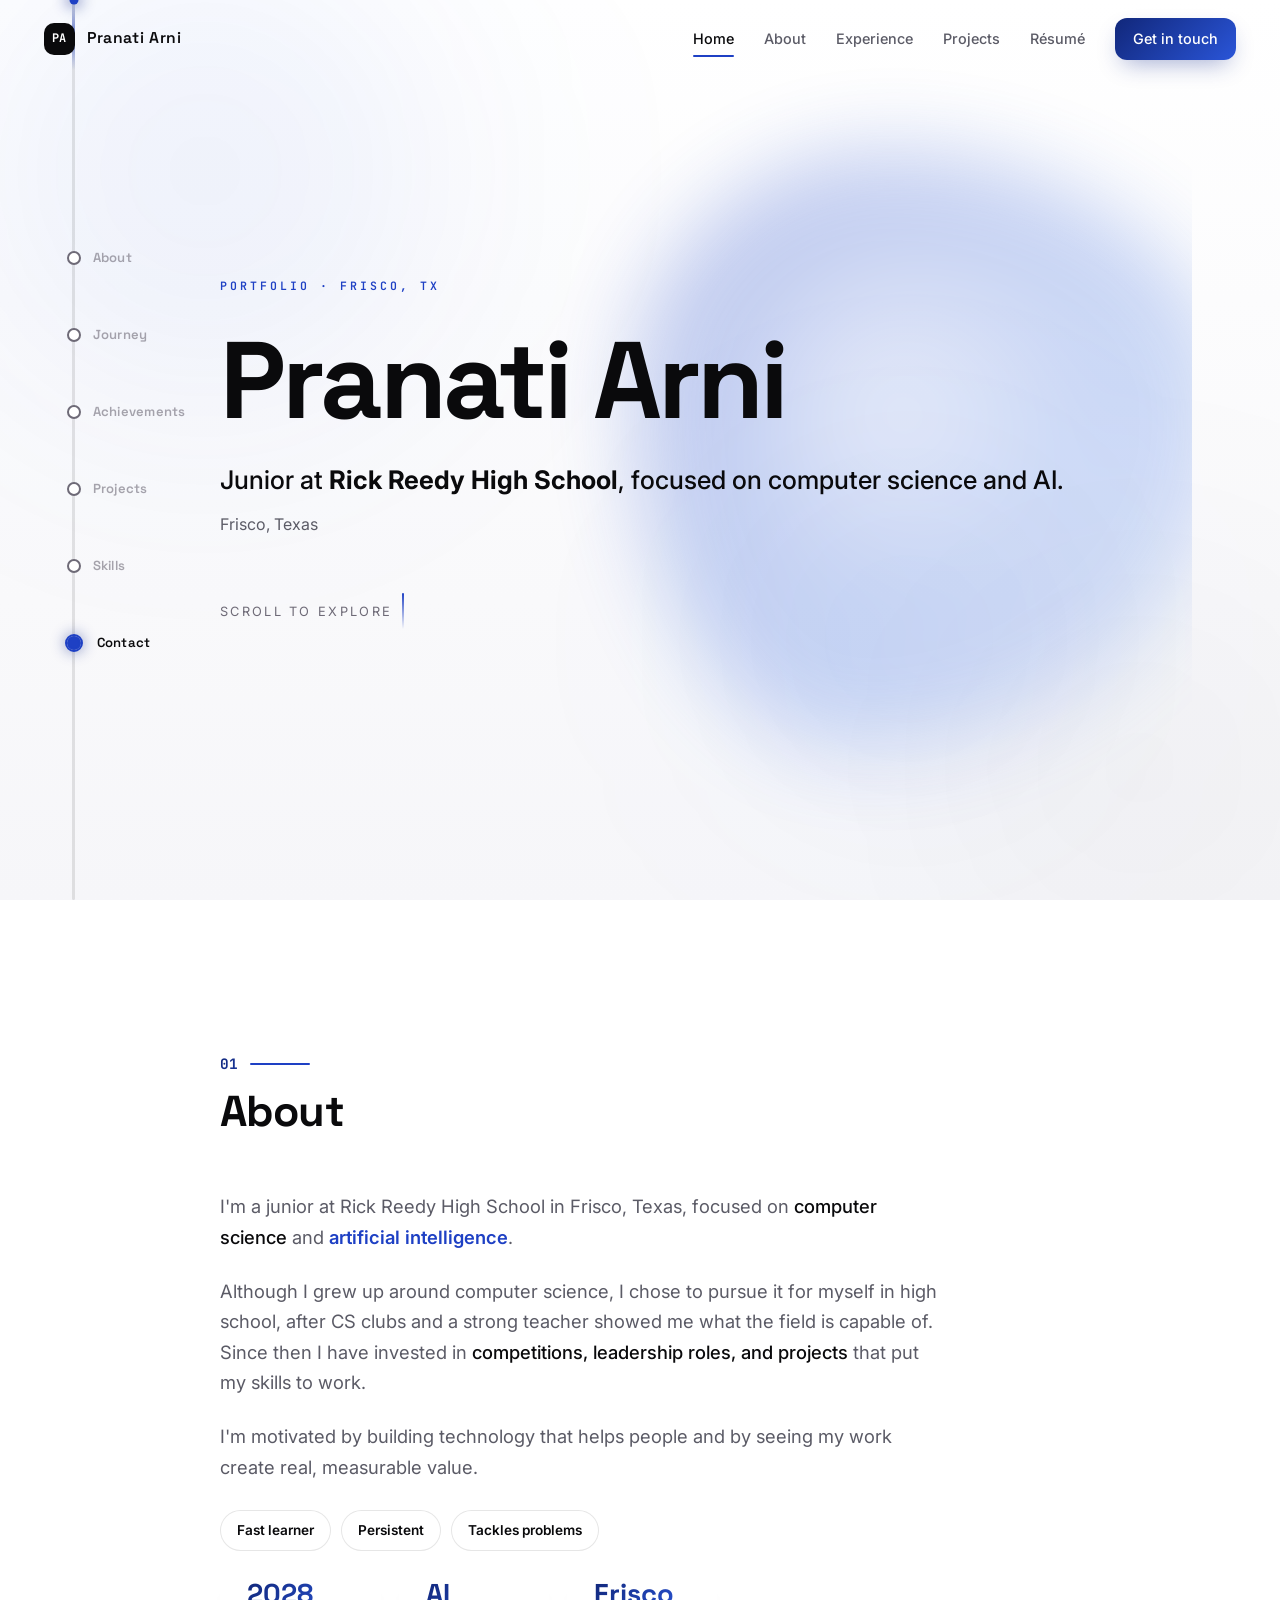
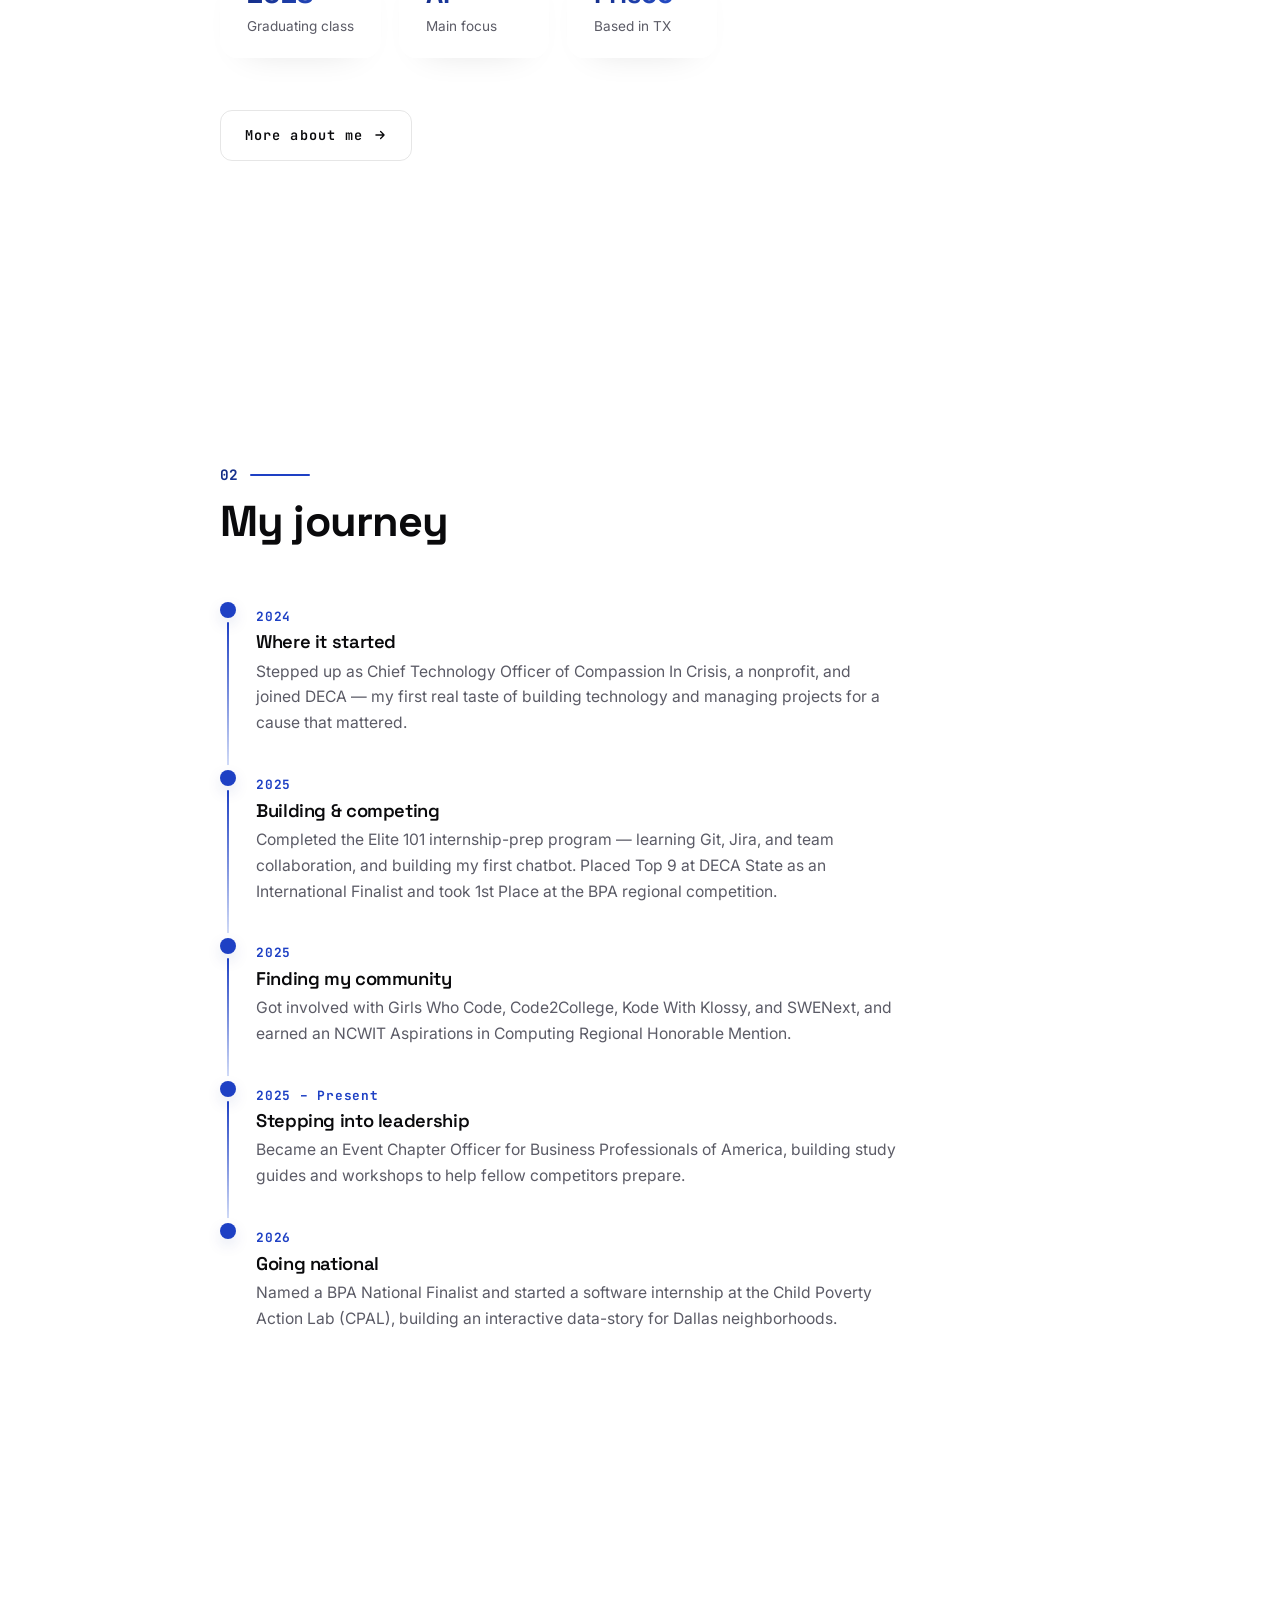
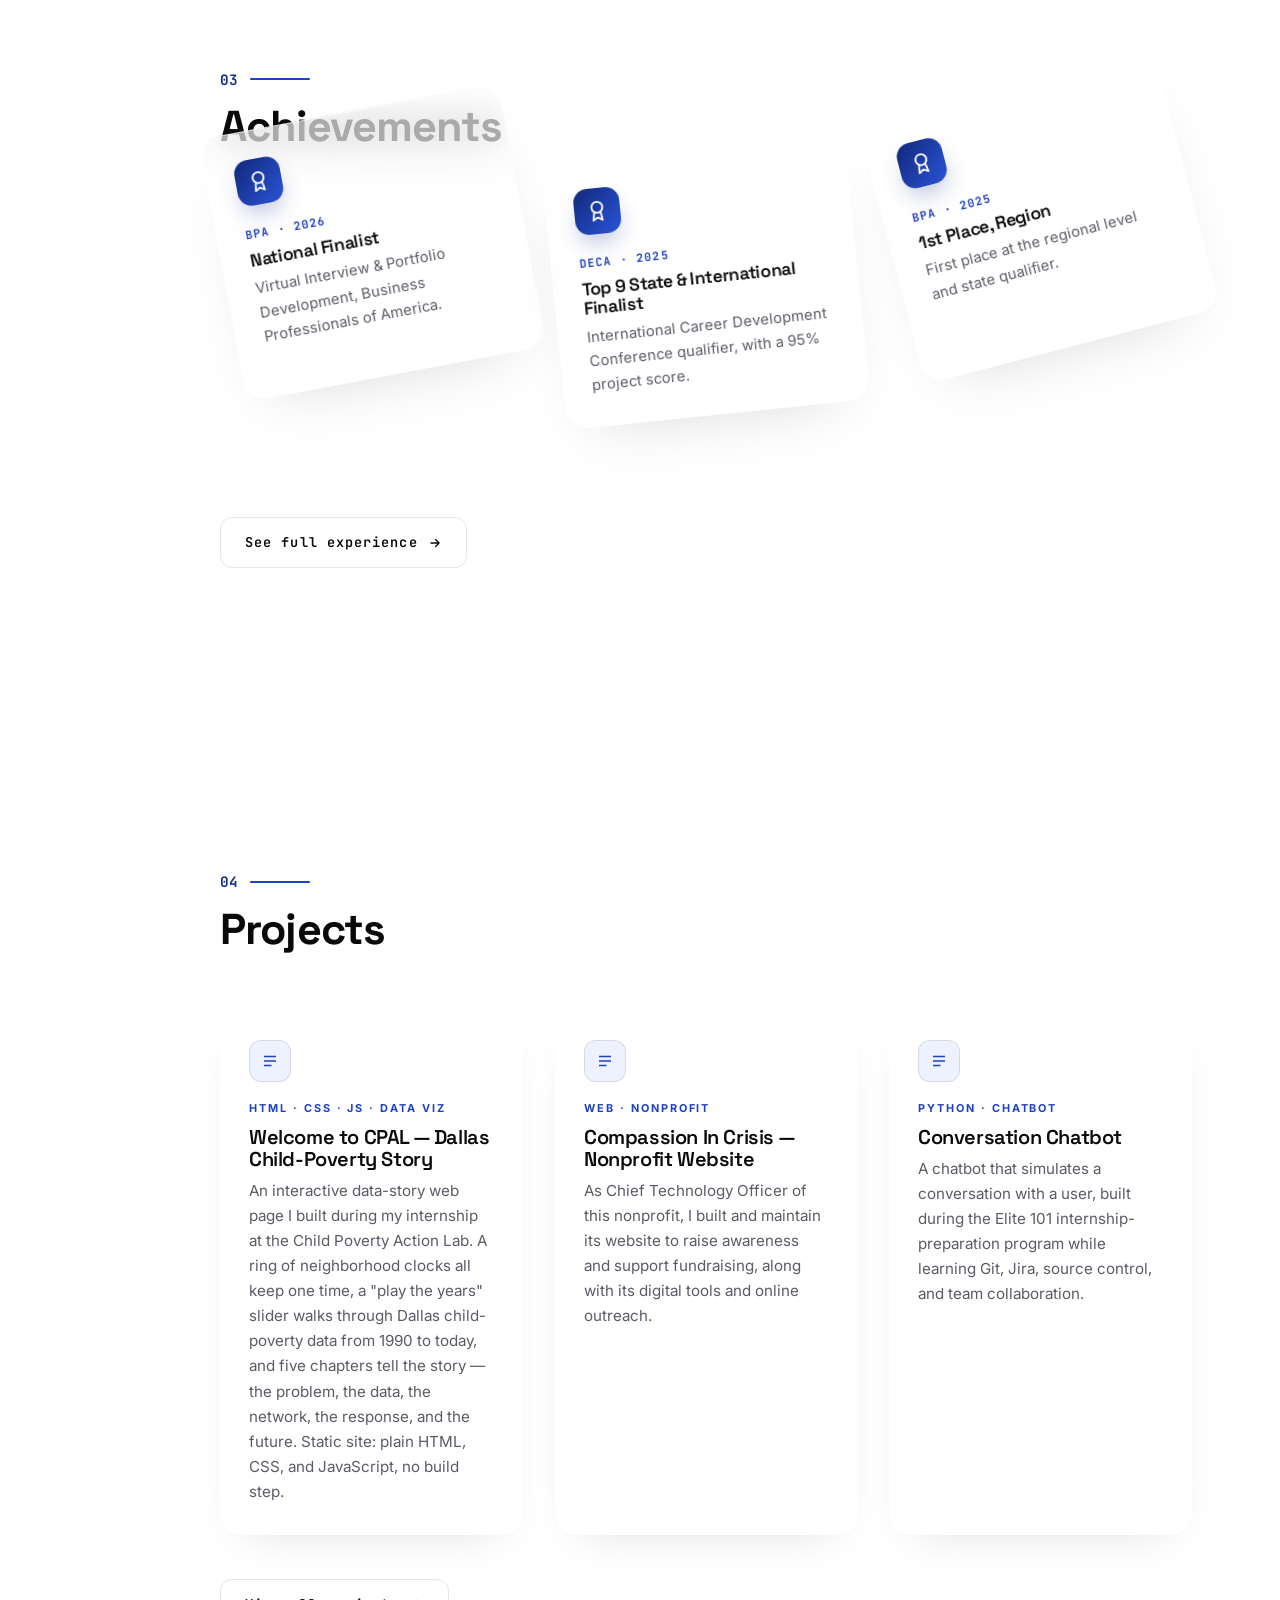
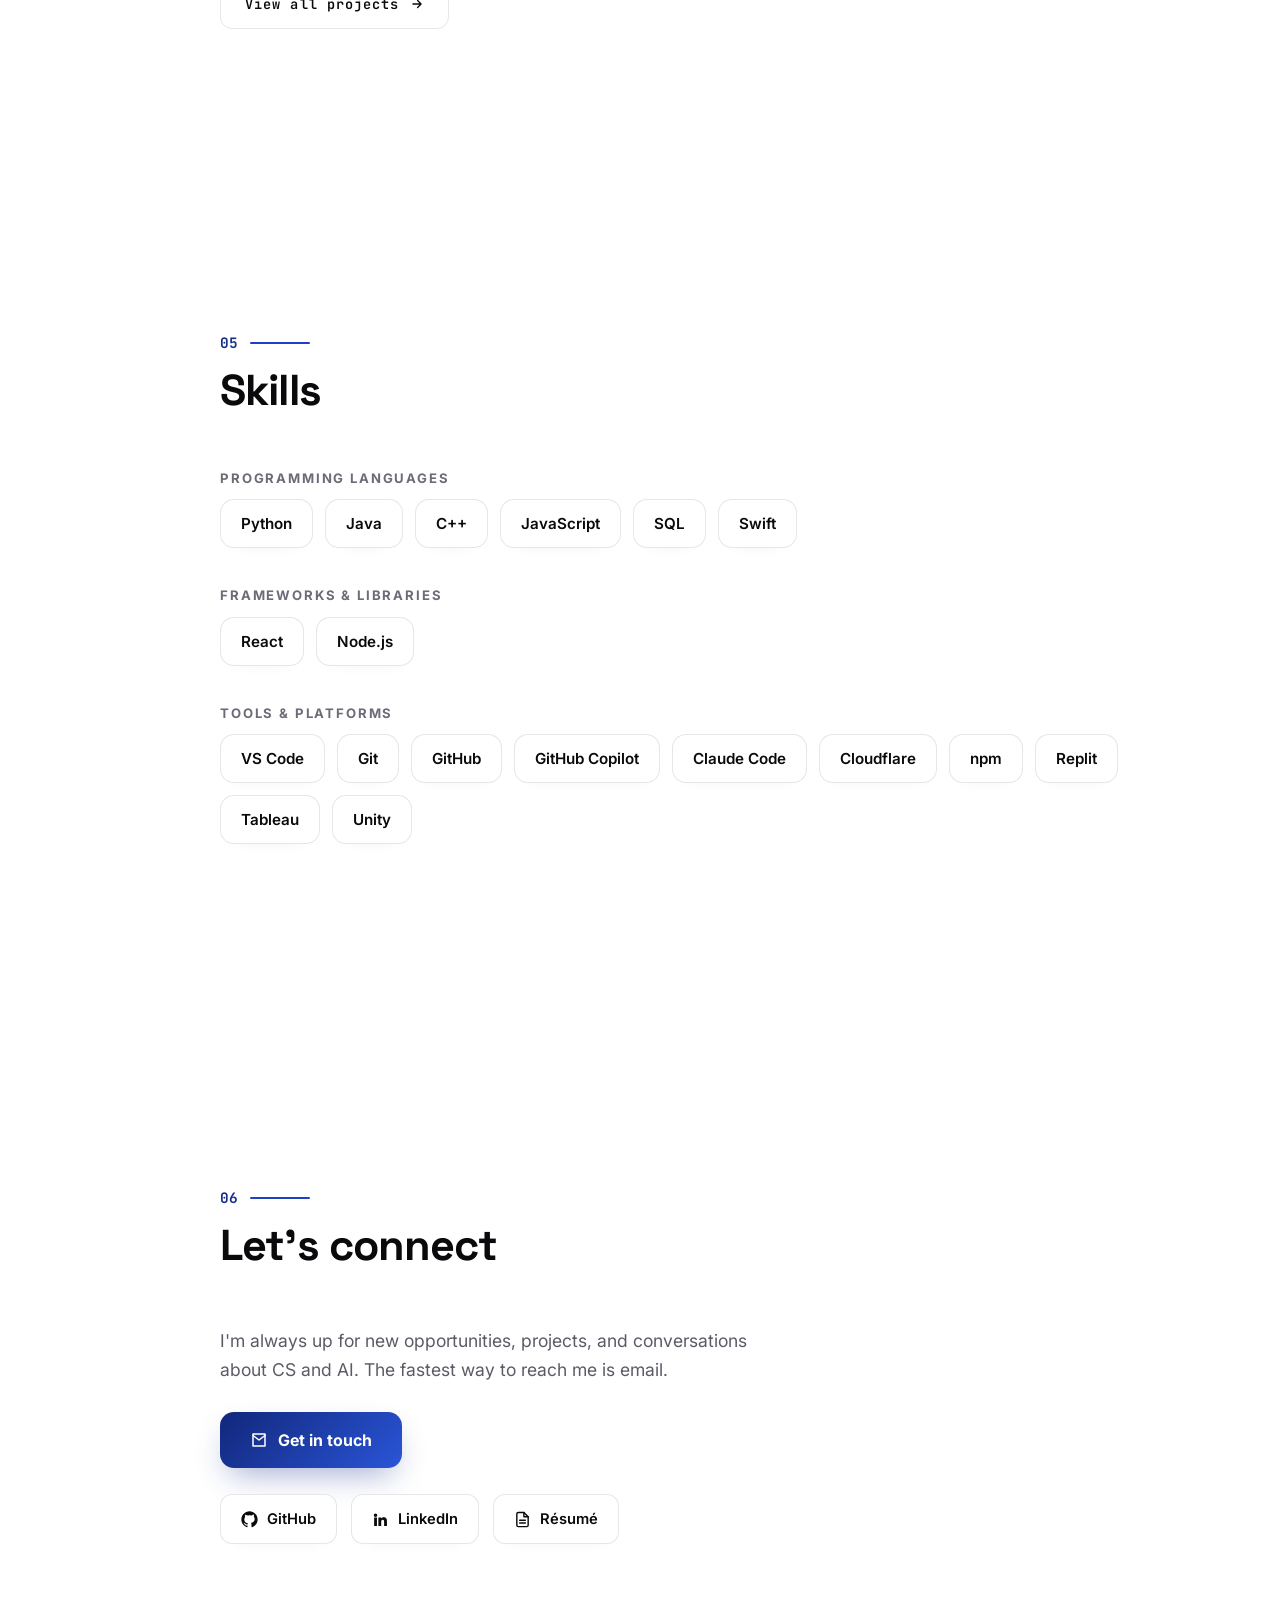
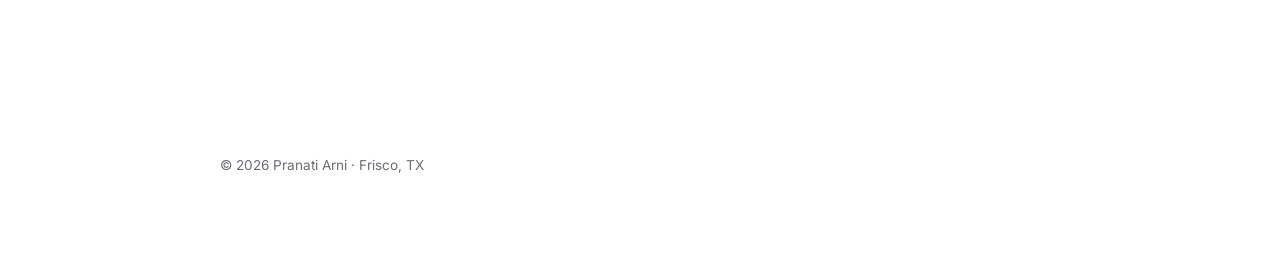
==== commit 911289c7: "Perf: make fonts and script non-render-blocking Load Google Fonts via the print/onload swap pattern " ====
--- a/index.html
+++ b/index.html
@@ -22,7 +22,8 @@
   <!-- Fonts -->
   <link rel="preconnect" href="https://fonts.googleapis.com" />
   <link rel="preconnect" href="https://fonts.gstatic.com" crossorigin />
-  <link href="https://fonts.googleapis.com/css2?family=Space+Grotesk:wght@500;600;700&family=Inter:wght@400;500;600&family=JetBrains+Mono:wght@400;500;700&display=swap" rel="stylesheet" />
+  <link rel="stylesheet" href="https://fonts.googleapis.com/css2?family=Space+Grotesk:wght@500;600;700&family=Inter:wght@400;500;600&family=JetBrains+Mono:wght@400;500;700&display=swap" media="print" onload="this.media='all'" />
+  <noscript><link rel="stylesheet" href="https://fonts.googleapis.com/css2?family=Space+Grotesk:wght@500;600;700&family=Inter:wght@400;500;600&family=JetBrains+Mono:wght@400;500;700&display=swap" /></noscript>
 
   <link rel="stylesheet" href="styles.css" />
 </head>
@@ -234,6 +235,7 @@
         <div class="tags">
           <span class="tag">Python</span>
           <span class="tag">Java</span>
+          <span class="tag">C++</span>
           <span class="tag">JavaScript</span>
           <span class="tag">SQL</span>
           <span class="tag">Swift</span>
@@ -241,9 +243,23 @@
       </div>
 
       <div class="skill-group">
+        <h3>Frameworks &amp; Libraries</h3>
+        <div class="tags">
+          <span class="tag">React</span>
+          <span class="tag">Node.js</span>
+        </div>
+      </div>
+
+      <div class="skill-group">
         <h3>Tools &amp; Platforms</h3>
         <div class="tags">
+          <span class="tag">VS Code</span>
+          <span class="tag">Git</span>
           <span class="tag">GitHub</span>
+          <span class="tag">GitHub Copilot</span>
+          <span class="tag">Claude Code</span>
+          <span class="tag">Cloudflare</span>
+          <span class="tag">npm</span>
           <span class="tag">Replit</span>
           <span class="tag">Tableau</span>
           <span class="tag">Unity</span>
@@ -295,6 +311,6 @@
 
   </main>
 
-  <script src="script.js"></script>
+  <script src="script.js" defer></script>
 </body>
 </html>
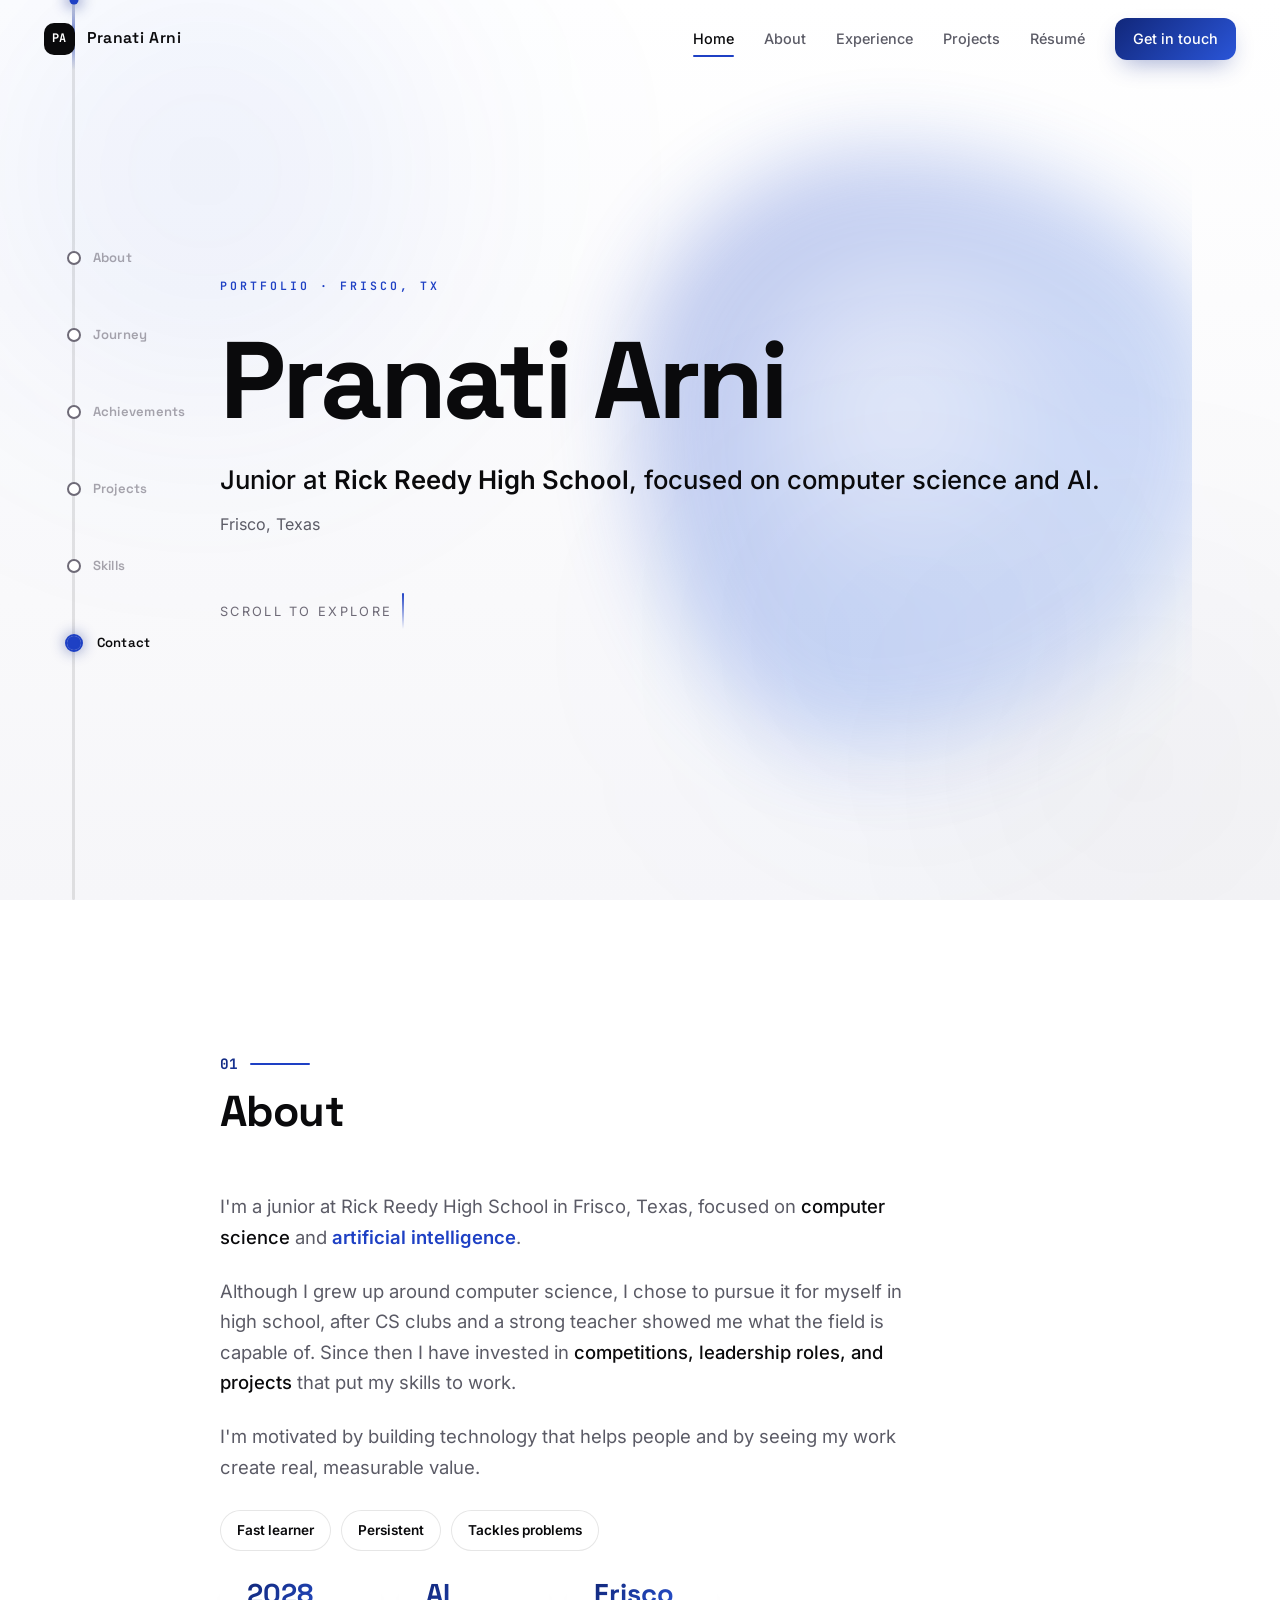
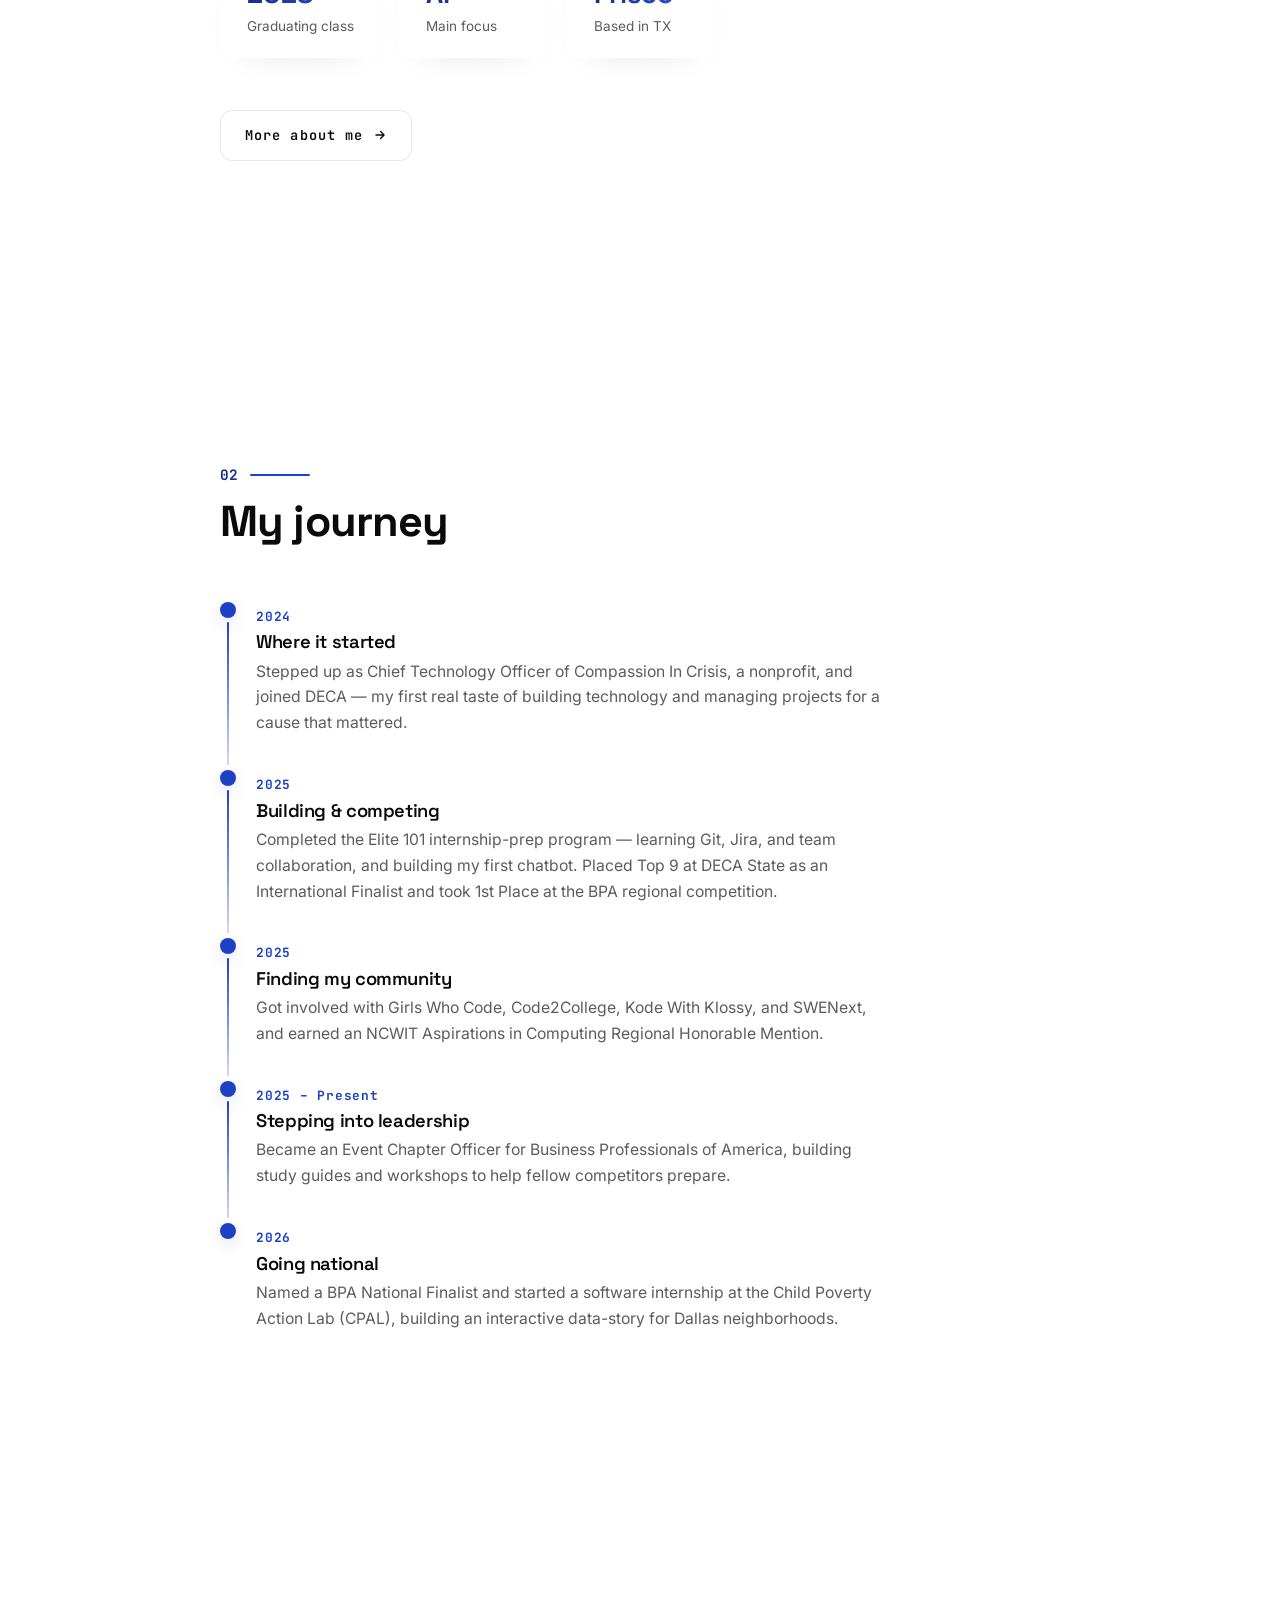
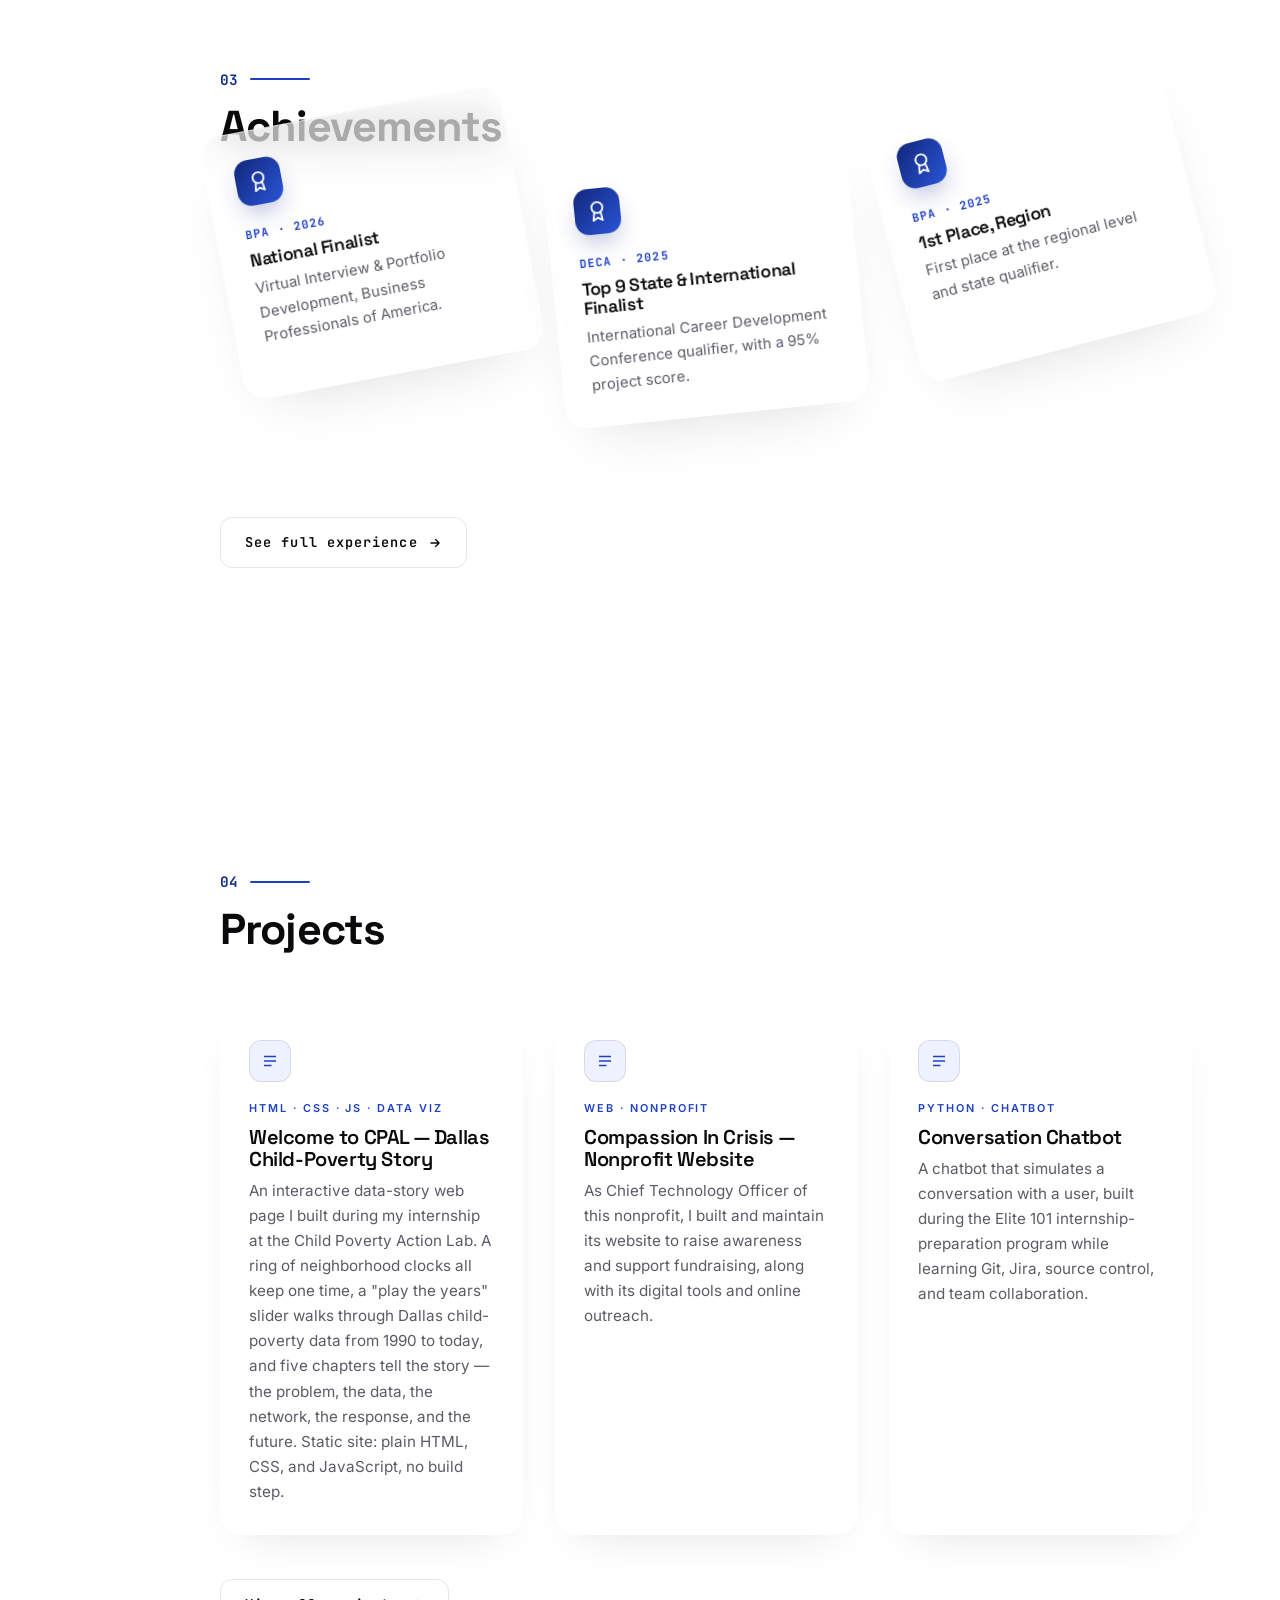
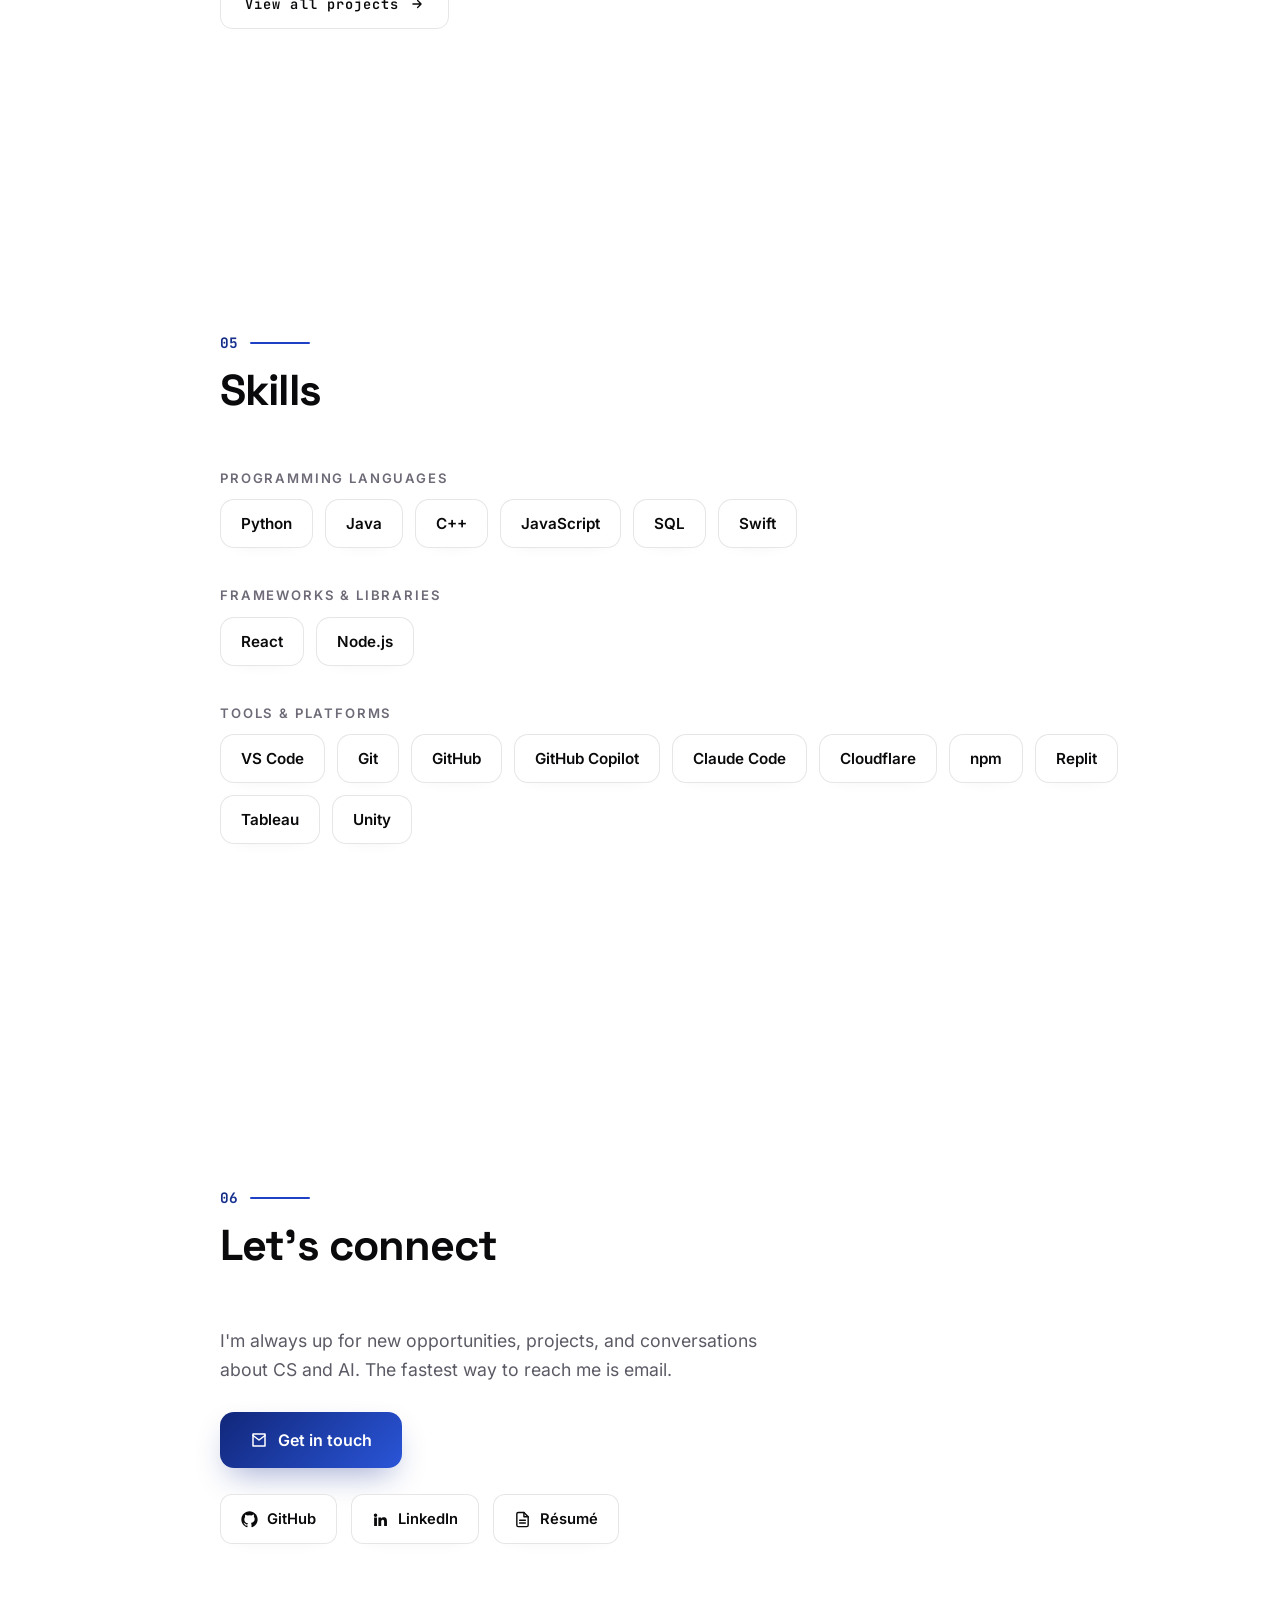
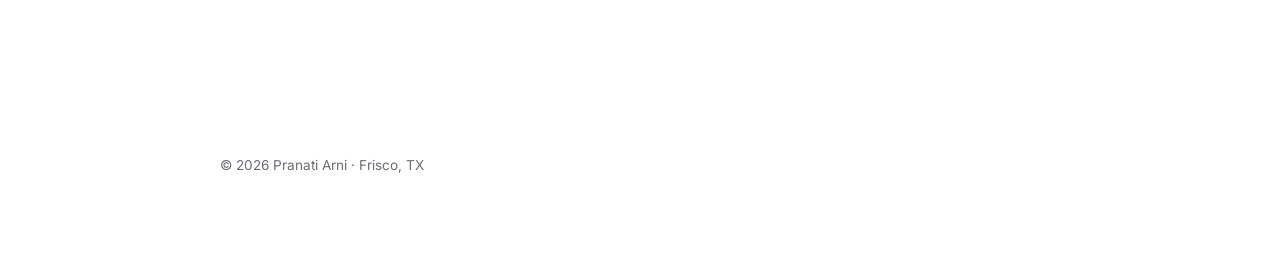
==== commit 334c577e: "Perf: self-host fonts to stabilize LCP Replace the render-blocking Google Fonts stylesheet with self" ====
--- a/index.html
+++ b/index.html
@@ -19,11 +19,8 @@
   <!-- Inline SVG favicon: blue "PA" tile -->
   <link rel="icon" href="data:image/svg+xml,%3Csvg xmlns='http://www.w3.org/2000/svg' viewBox='0 0 64 64'%3E%3Crect width='64' height='64' rx='16' fill='%231e40c4'/%3E%3Ctext x='50%25' y='55%25' dominant-baseline='middle' text-anchor='middle' font-family='Arial,Helvetica,sans-serif' font-weight='700' font-size='30' fill='%23ffffff'%3EPA%3C/text%3E%3C/svg%3E" />
 
-  <!-- Fonts -->
-  <link rel="preconnect" href="https://fonts.googleapis.com" />
-  <link rel="preconnect" href="https://fonts.gstatic.com" crossorigin />
-  <link rel="stylesheet" href="https://fonts.googleapis.com/css2?family=Space+Grotesk:wght@500;600;700&family=Inter:wght@400;500;600&family=JetBrains+Mono:wght@400;500;700&display=swap" media="print" onload="this.media='all'" />
-  <noscript><link rel="stylesheet" href="https://fonts.googleapis.com/css2?family=Space+Grotesk:wght@500;600;700&family=Inter:wght@400;500;600&family=JetBrains+Mono:wght@400;500;700&display=swap" /></noscript>
+  <!-- Fonts (self-hosted — @font-face in styles.css) -->
+  <link rel="preload" href="fonts/space-grotesk.woff2" as="font" type="font/woff2" crossorigin />
 
   <link rel="stylesheet" href="styles.css" />
 </head>
@@ -311,6 +308,6 @@
 
   </main>
 
-  <script src="script.js" defer></script>
+  <script src="script.js"></script>
 </body>
 </html>
--- a/styles.css
+++ b/styles.css
@@ -3,6 +3,29 @@
    MONOCHROME + ELECTRIC: near-white surfaces, charcoal ink,
    a single cobalt-blue accent. Editorial / premium / glassy.
    ================================================================= */
+
+/* ---- self-hosted fonts (latin subset, variable woff2) ---- */
+@font-face {
+  font-family: "Space Grotesk";
+  font-style: normal;
+  font-weight: 500 700;
+  font-display: swap;
+  src: url("fonts/space-grotesk.woff2") format("woff2");
+}
+@font-face {
+  font-family: "Inter";
+  font-style: normal;
+  font-weight: 400 600;
+  font-display: swap;
+  src: url("fonts/inter.woff2") format("woff2");
+}
+@font-face {
+  font-family: "JetBrains Mono";
+  font-style: normal;
+  font-weight: 400 700;
+  font-display: swap;
+  src: url("fonts/jetbrains-mono.woff2") format("woff2");
+}
 
 :root {
   /* ---- surfaces ---- */
@@ -57,6 +80,9 @@
 
 h1, h2, h3 { font-family: "Space Grotesk", "Inter", sans-serif; line-height: 1.1; letter-spacing: -0.02em; color: var(--text); }
 a { color: inherit; text-decoration: none; }
+
+/* accessible keyboard focus ring */
+:focus-visible { outline: 2px solid var(--blue); outline-offset: 3px; border-radius: 4px; }
 
 .kicker {
   font-family: var(--mono);
@@ -333,6 +359,14 @@
 
 .card.is-soon { border-style: dashed; border-color: rgba(10,10,12,0.16); background: linear-gradient(180deg, #fff, #f6f6f9); }
 .card.is-soon:hover { border-color: var(--border-hi); }
+/* a slow living shimmer so placeholders read as "in progress", not dead */
+.card.is-soon::after {
+  content: ""; position: absolute; inset: 0; border-radius: 22px; pointer-events: none;
+  background: linear-gradient(110deg, transparent 32%, rgba(30,64,196,0.07) 50%, transparent 68%);
+  background-size: 220% 100%;
+  animation: soonsheen 4.5s linear infinite;
+}
+@keyframes soonsheen { from { background-position: 200% 0; } to { background-position: -60% 0; } }
 .card__icon {
   width: 42px; height: 42px; border-radius: 12px; display: grid; place-items: center;
   background: #eef2ff; border: 1px solid var(--border); color: var(--blue);
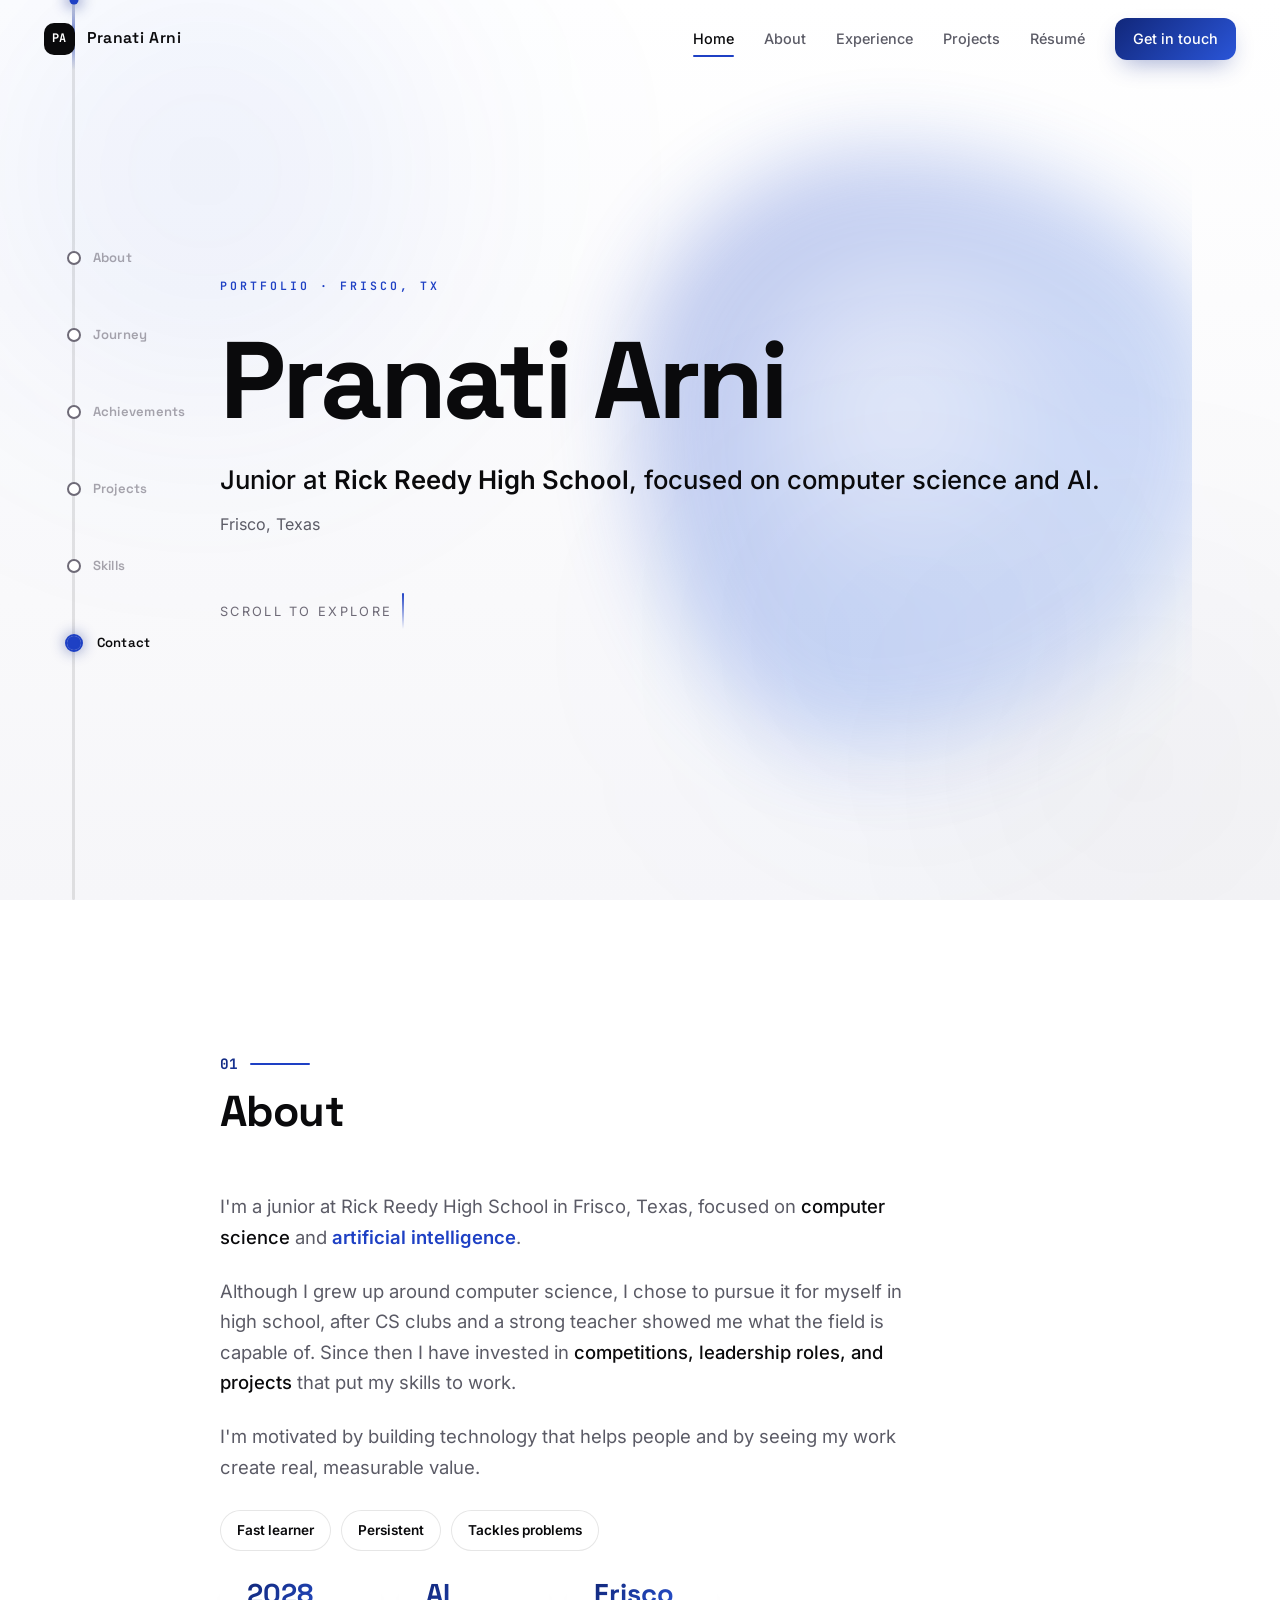
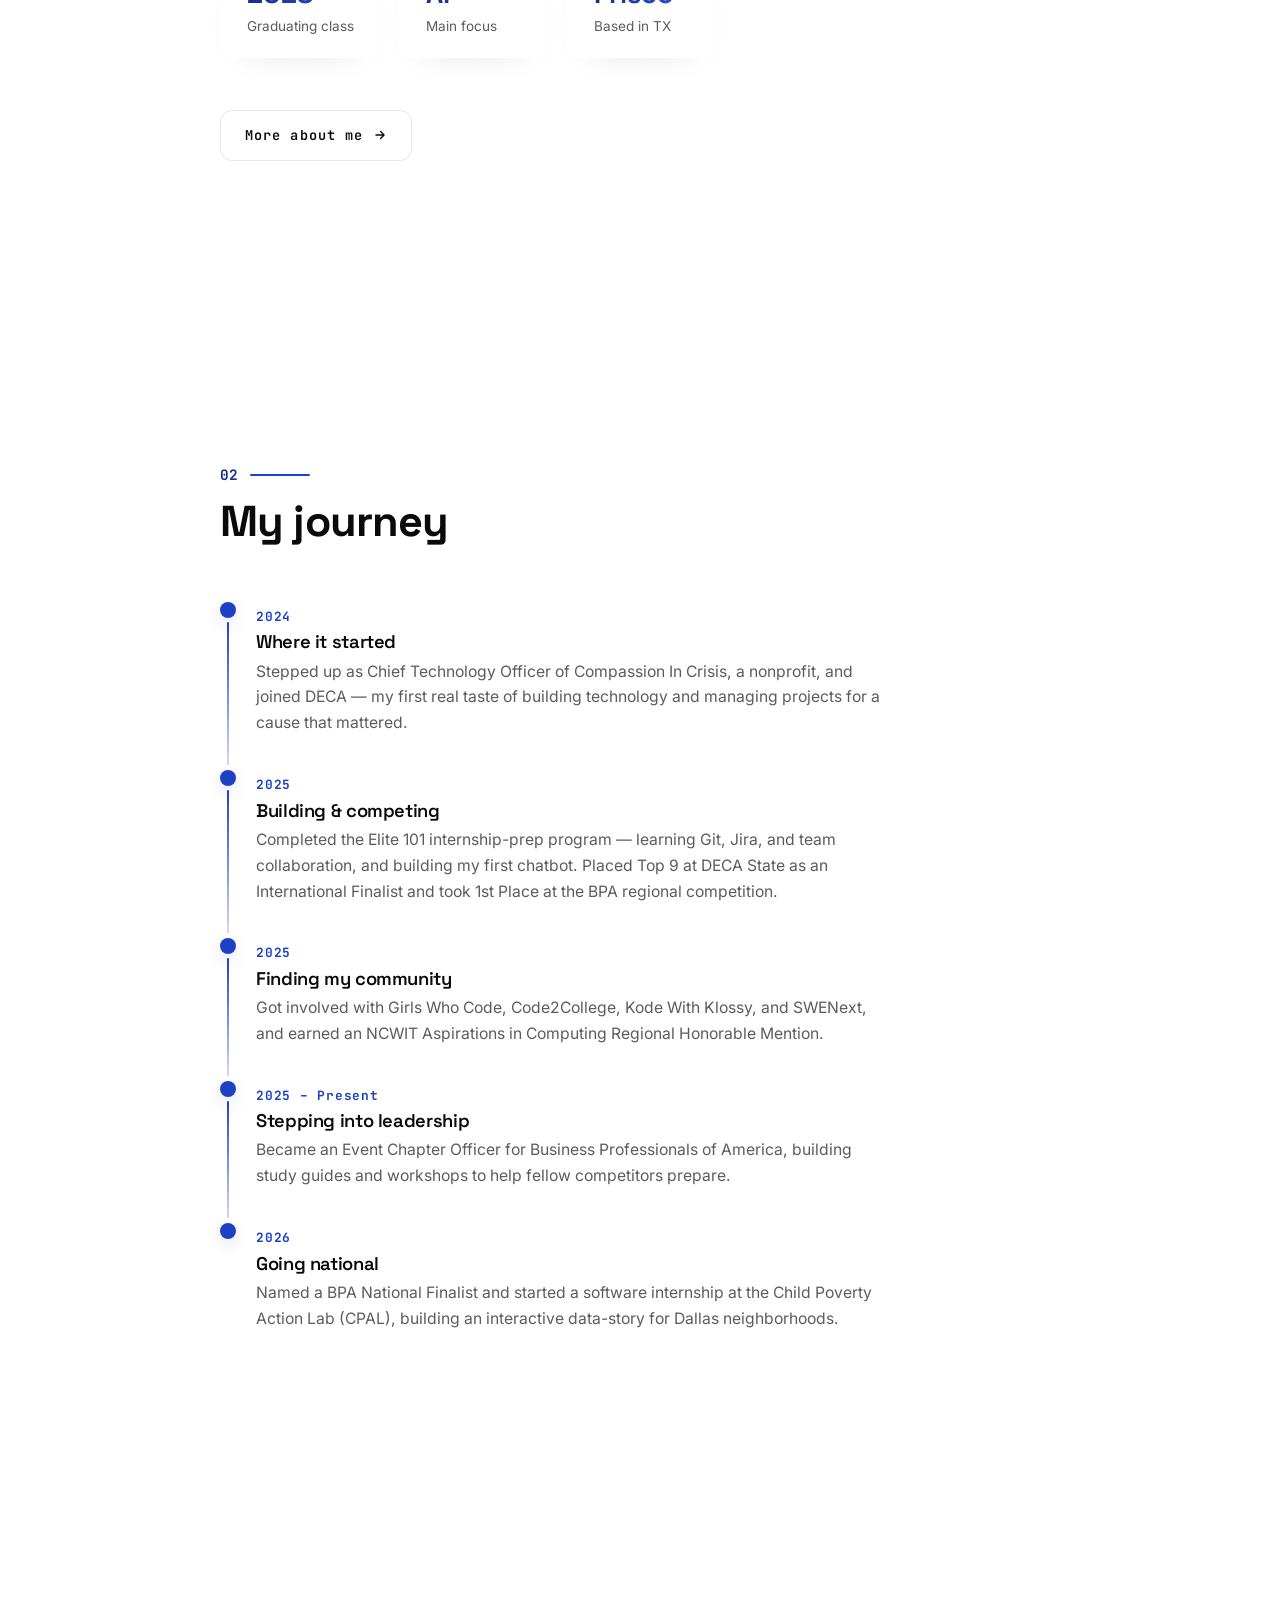
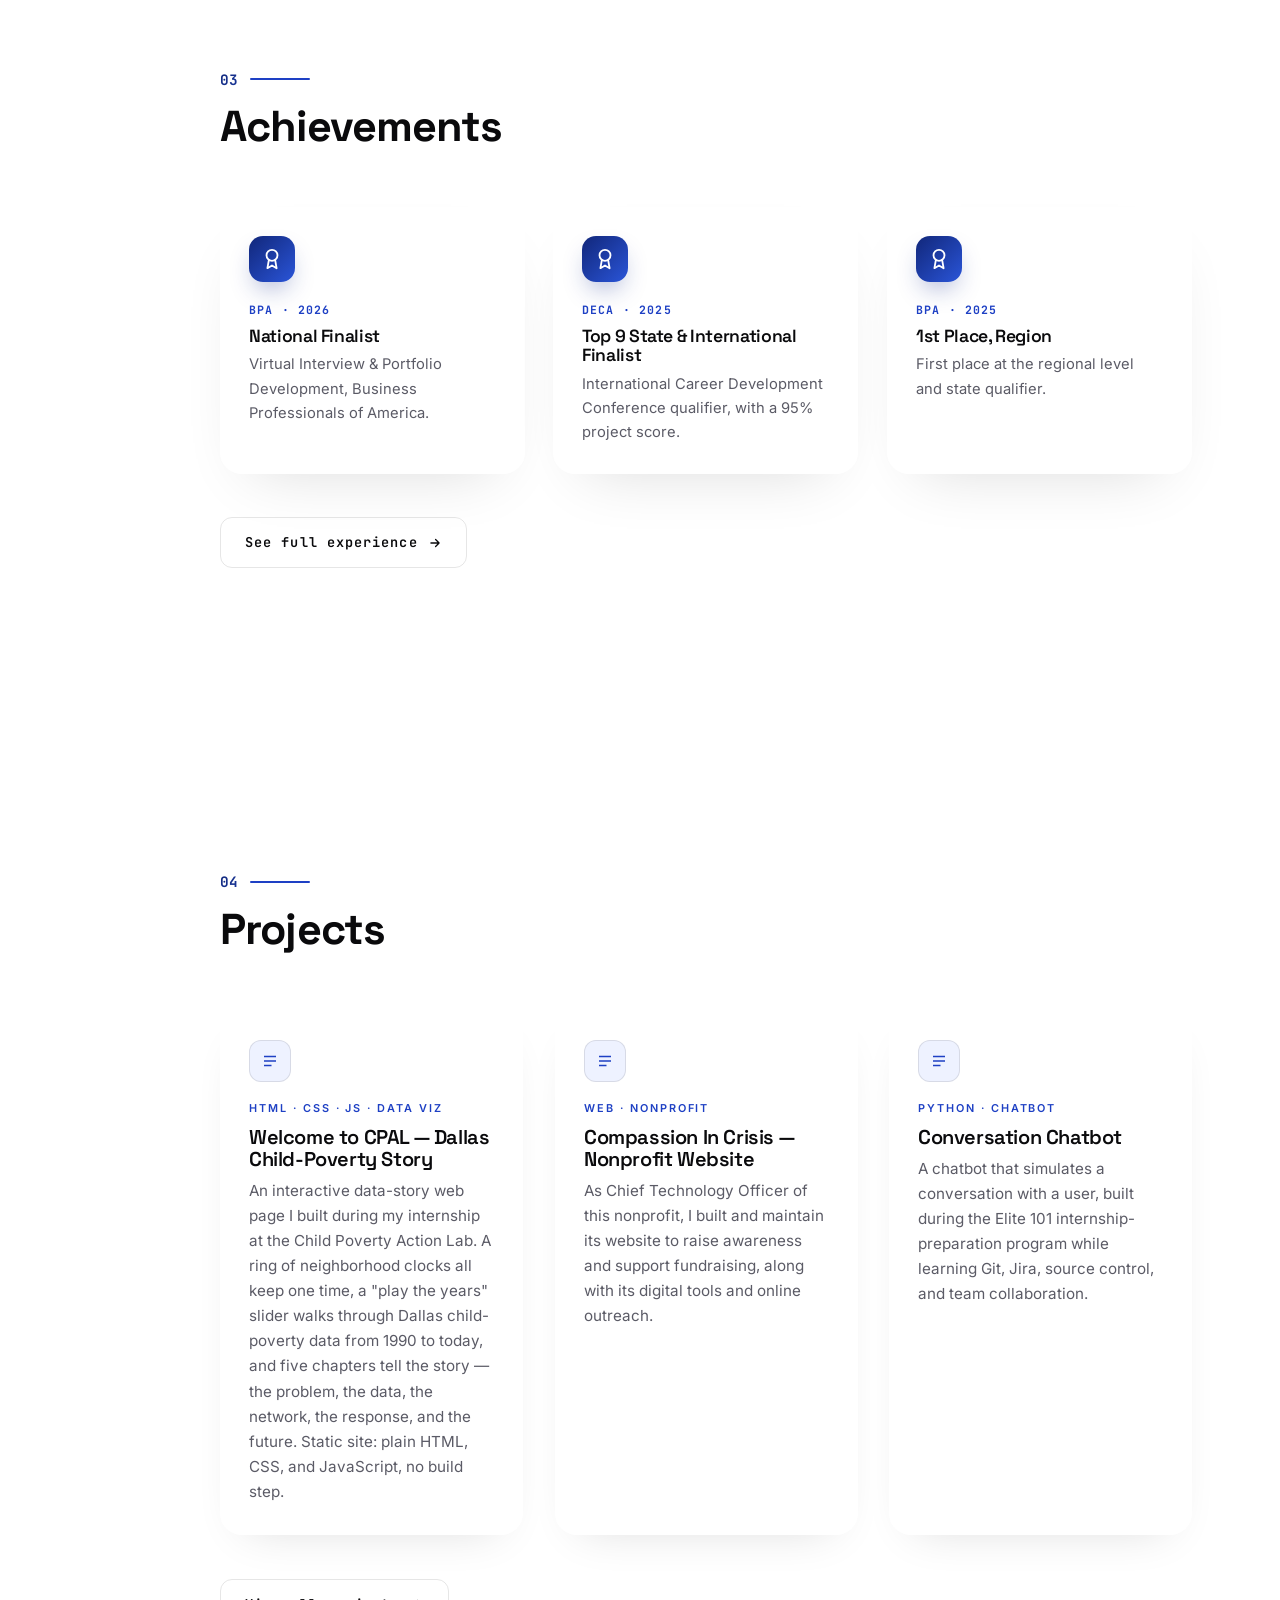
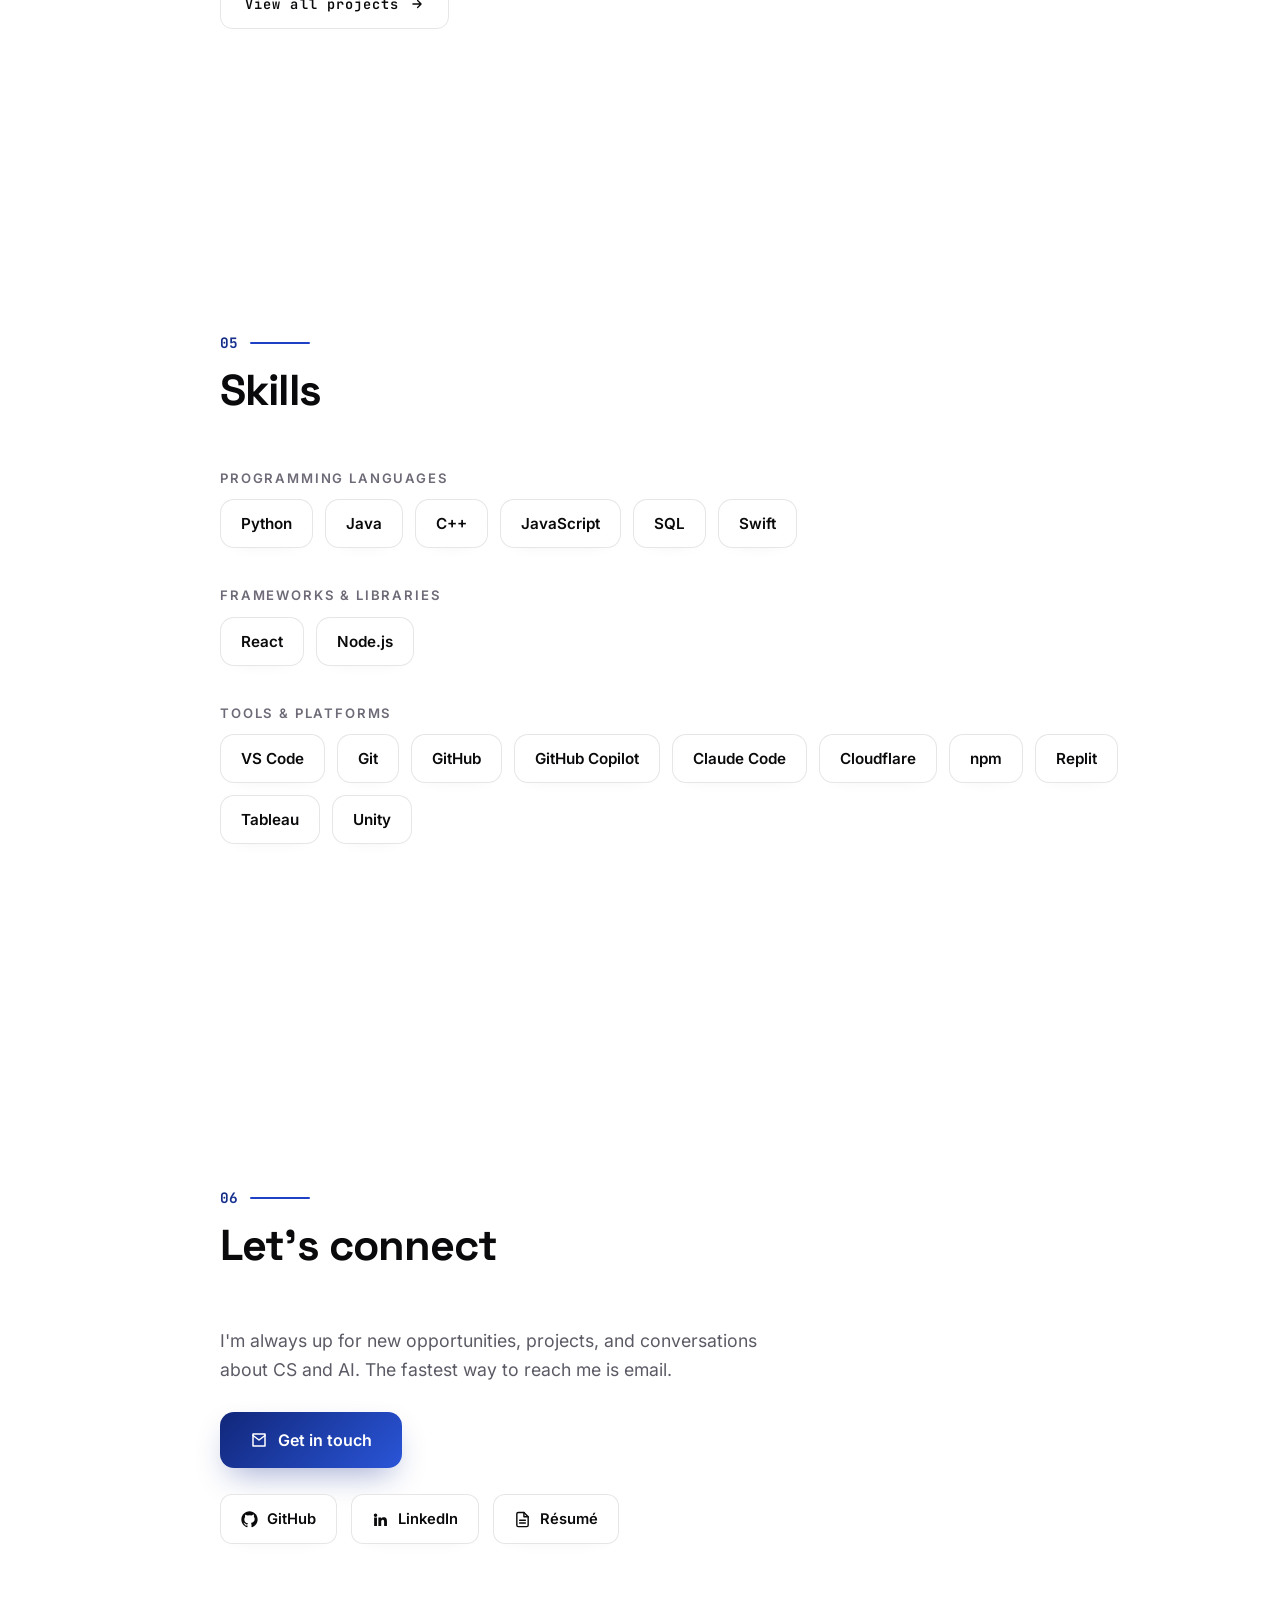
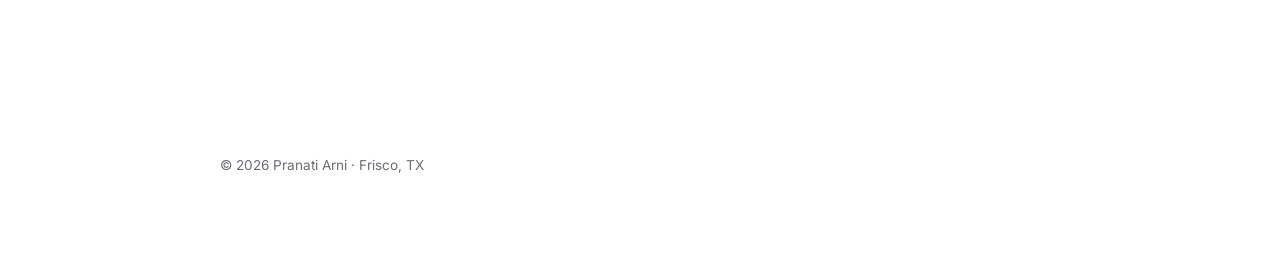
==== commit a784b415: "Perf: kill TBT by replacing per-frame achievement reflow with CSS floatingAchievements() ran a reque" ====
--- a/index.html
+++ b/index.html
@@ -308,6 +308,6 @@
 
   </main>
 
-  <script src="script.js"></script>
+  <script src="script.js" defer></script>
 </body>
 </html>
--- a/styles.css
+++ b/styles.css
@@ -499,6 +499,13 @@
   -webkit-backdrop-filter: blur(20px) saturate(1.4); backdrop-filter: blur(20px) saturate(1.4);
   border: 1px solid rgba(255,255,255,0.6);
   box-shadow: 0 26px 60px -32px var(--shadow); will-change: transform;
+  animation: achFloat 7s ease-in-out infinite;
+}
+.ach-grid .ach-card:nth-child(2) { animation-delay: 1.6s; }
+.ach-grid .ach-card:nth-child(3) { animation-delay: 0.8s; }
+@keyframes achFloat {
+  0%, 100% { transform: translateY(0) rotate(-0.6deg); }
+  50%      { transform: translateY(-8px) rotate(0.6deg); }
 }
 .ach-card__badge { width: 46px; height: 46px; border-radius: 14px; display: grid; place-items: center; color: #fff; background: var(--blue-grad); box-shadow: 0 12px 26px -8px var(--blue-glow); margin-bottom: 18px; }
 .ach-card__badge svg { width: 22px; height: 22px; }
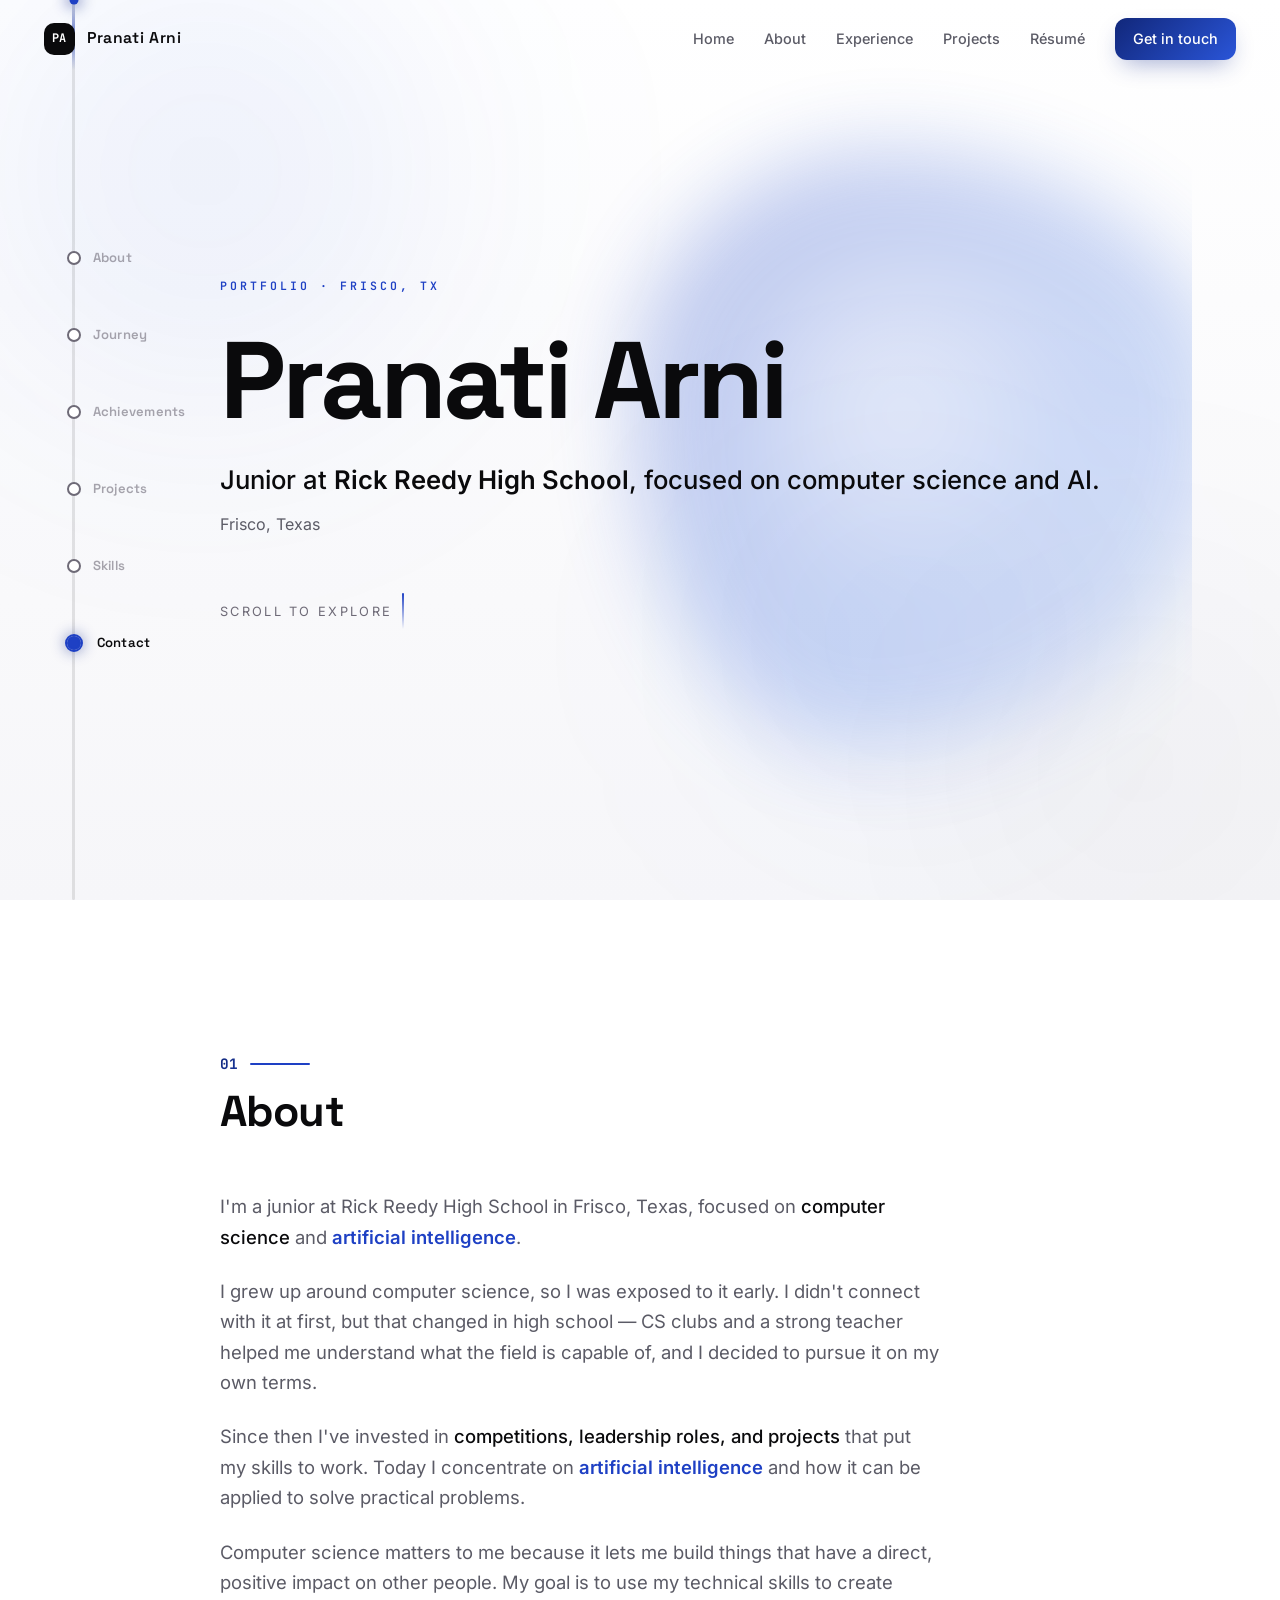
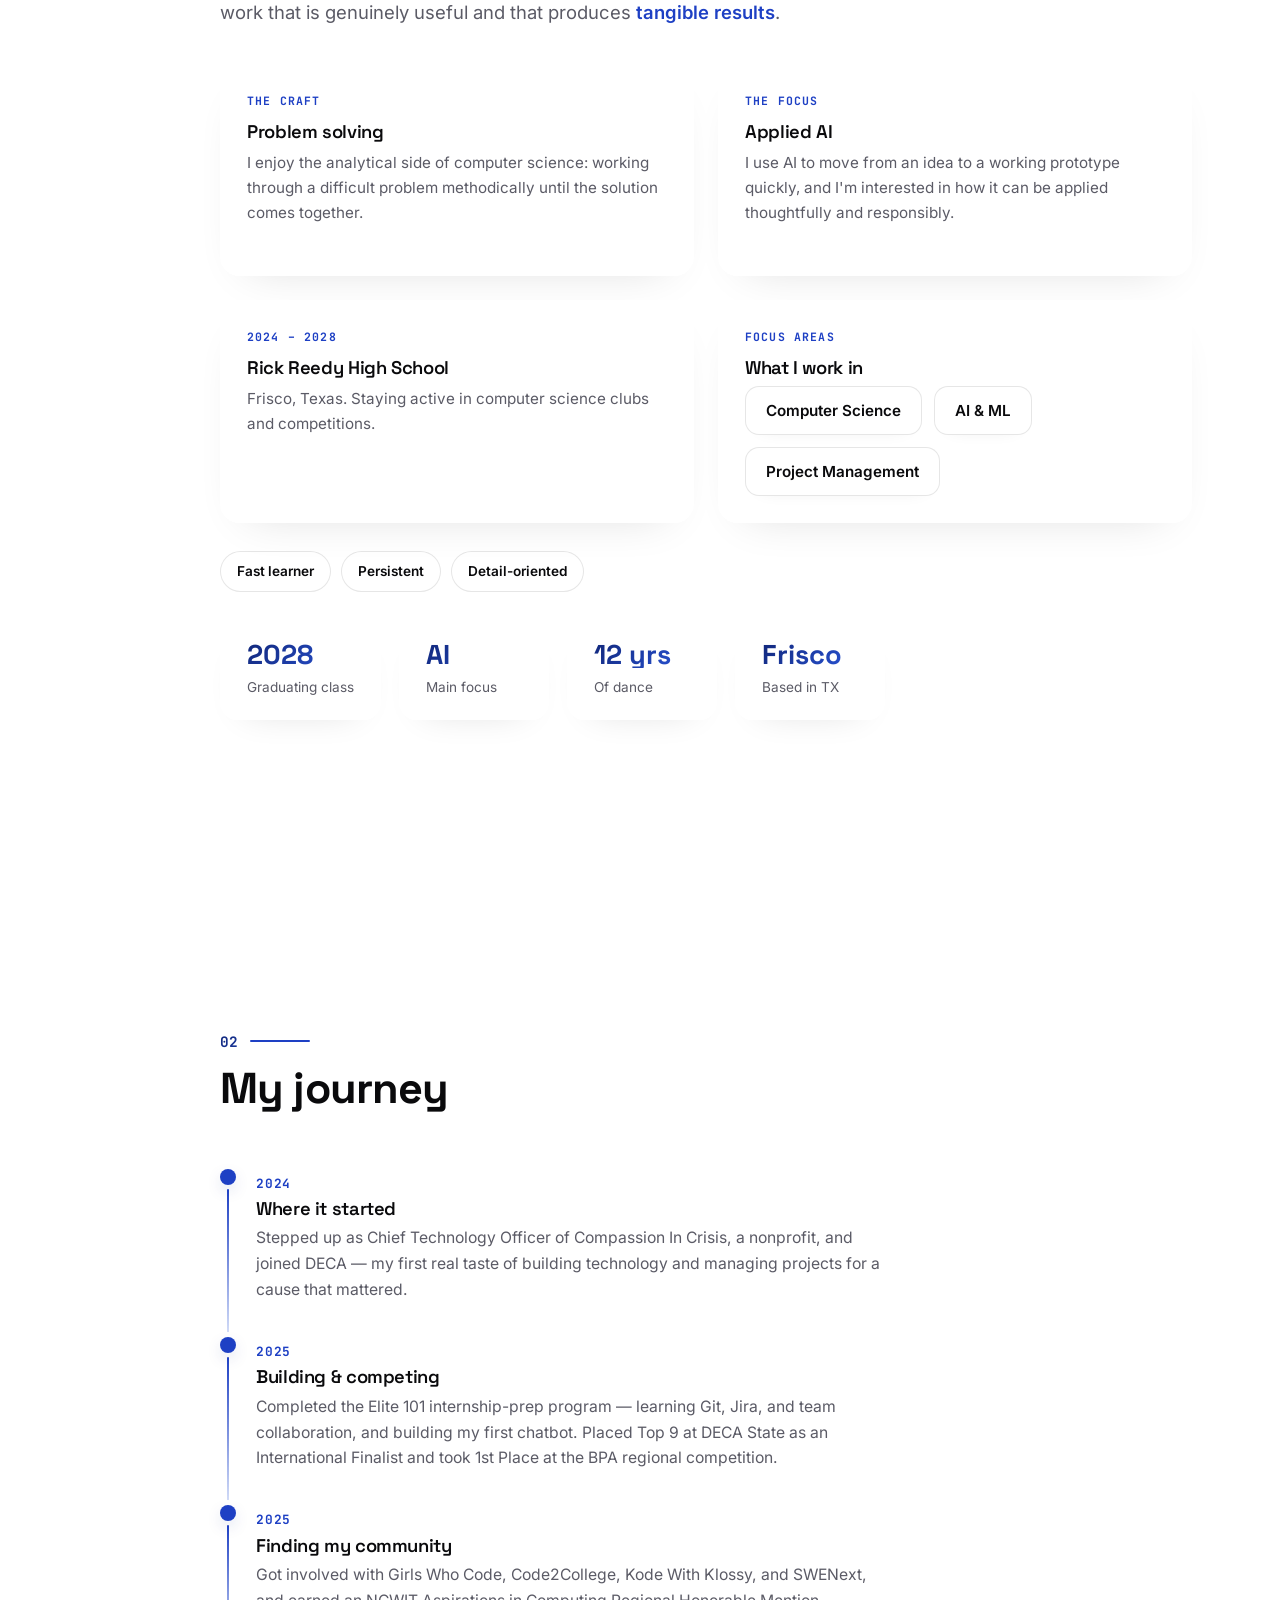
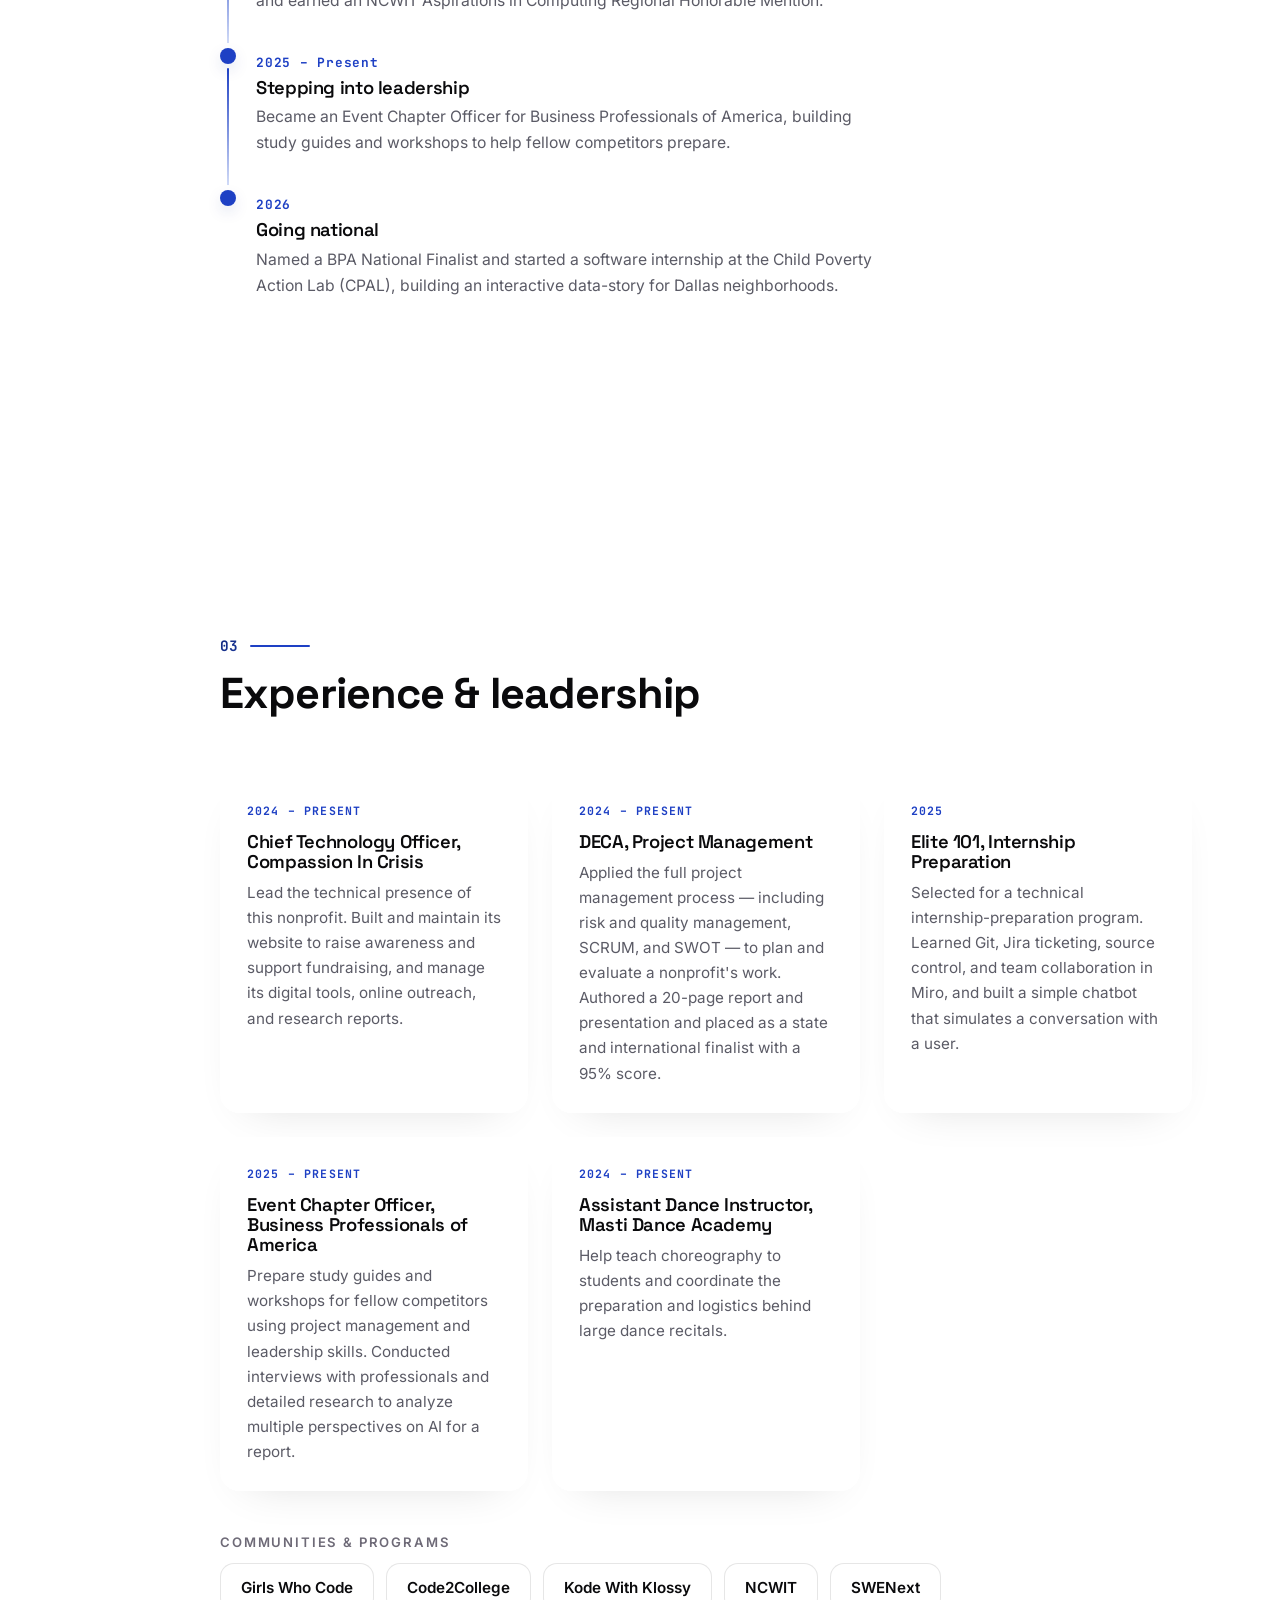
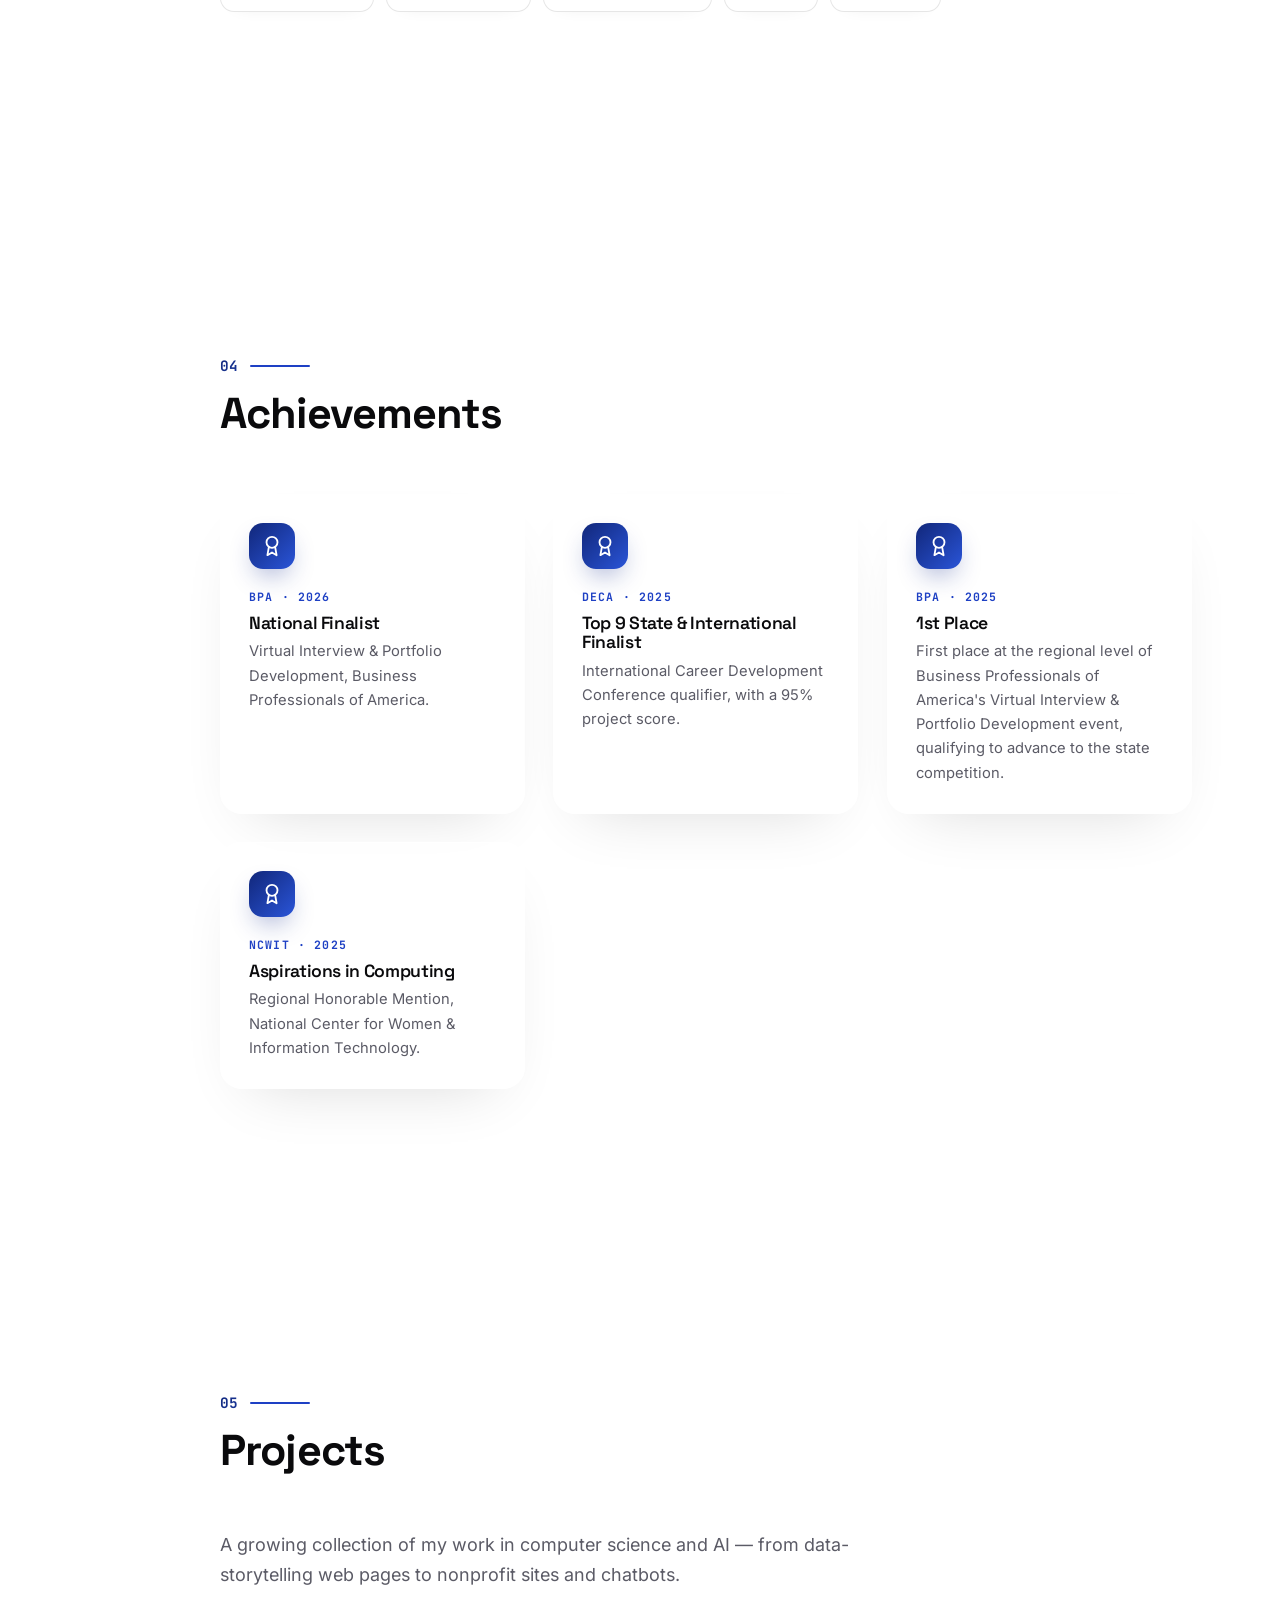
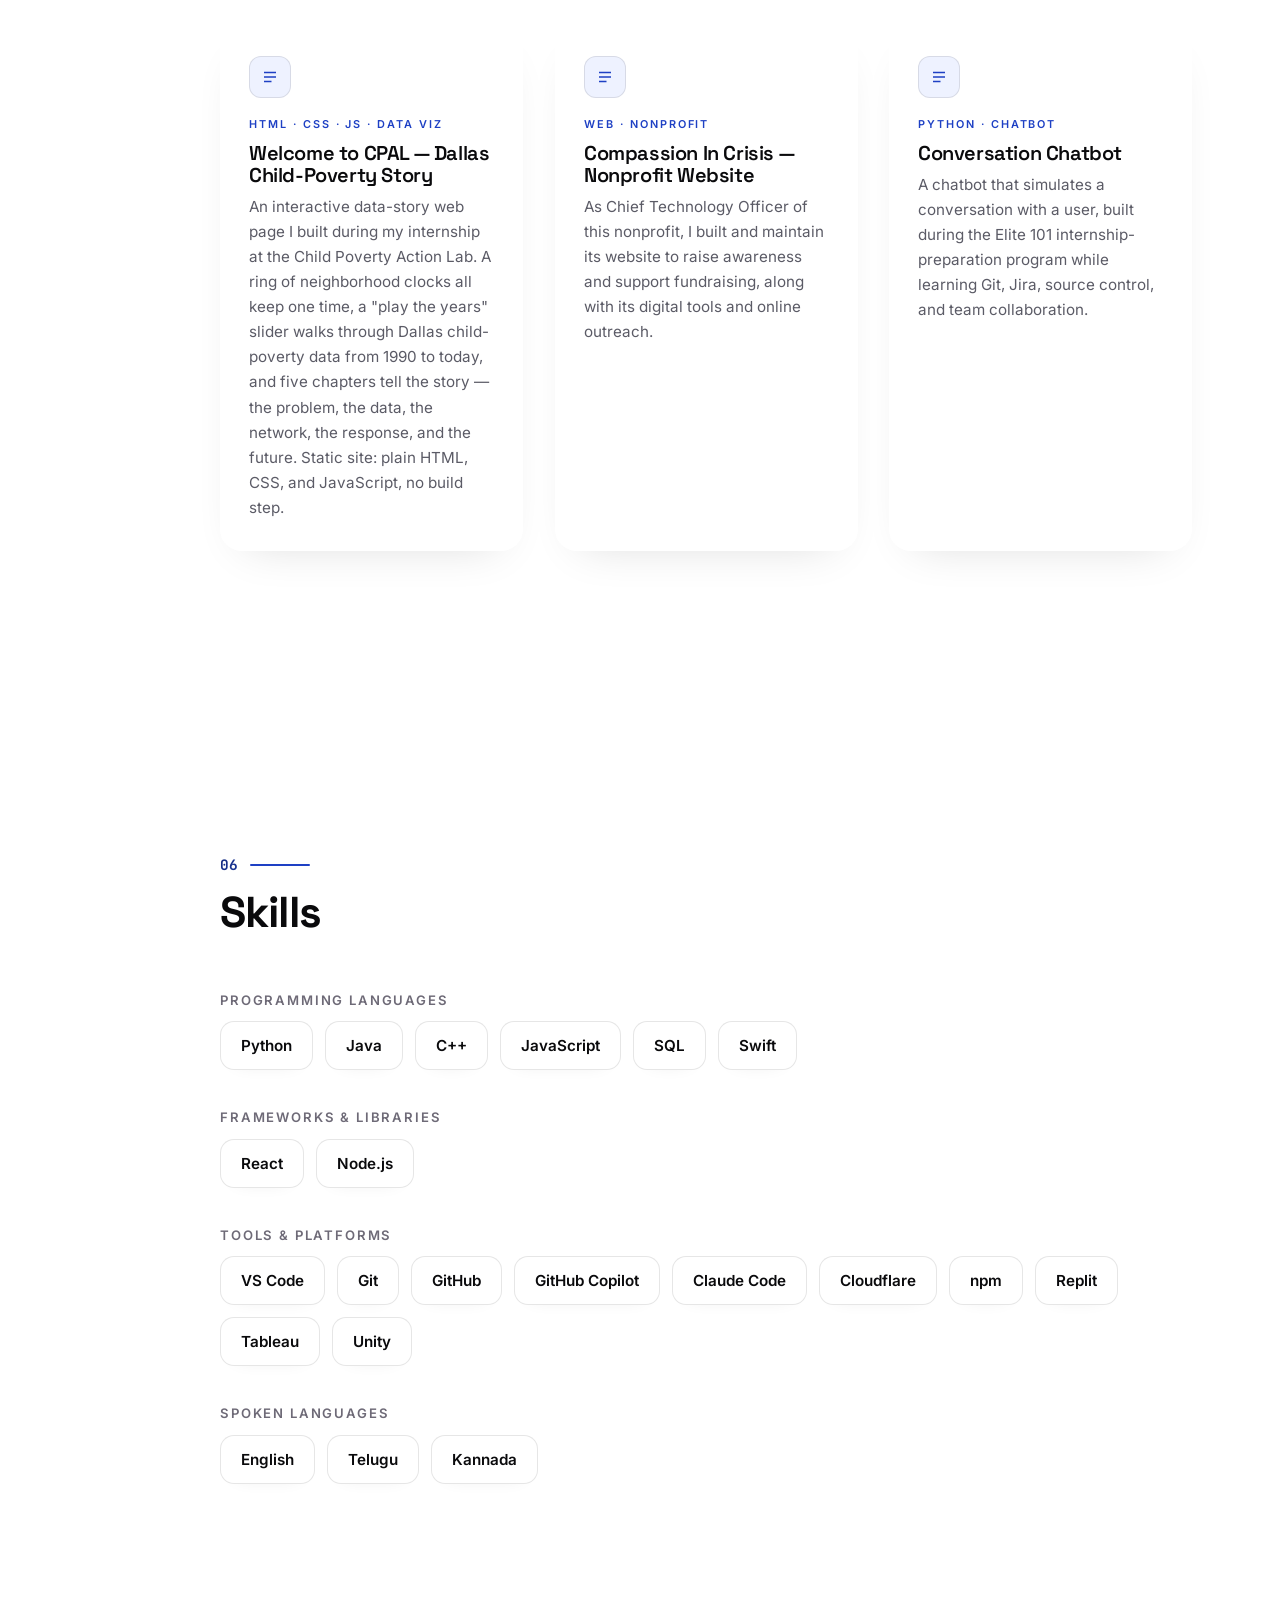
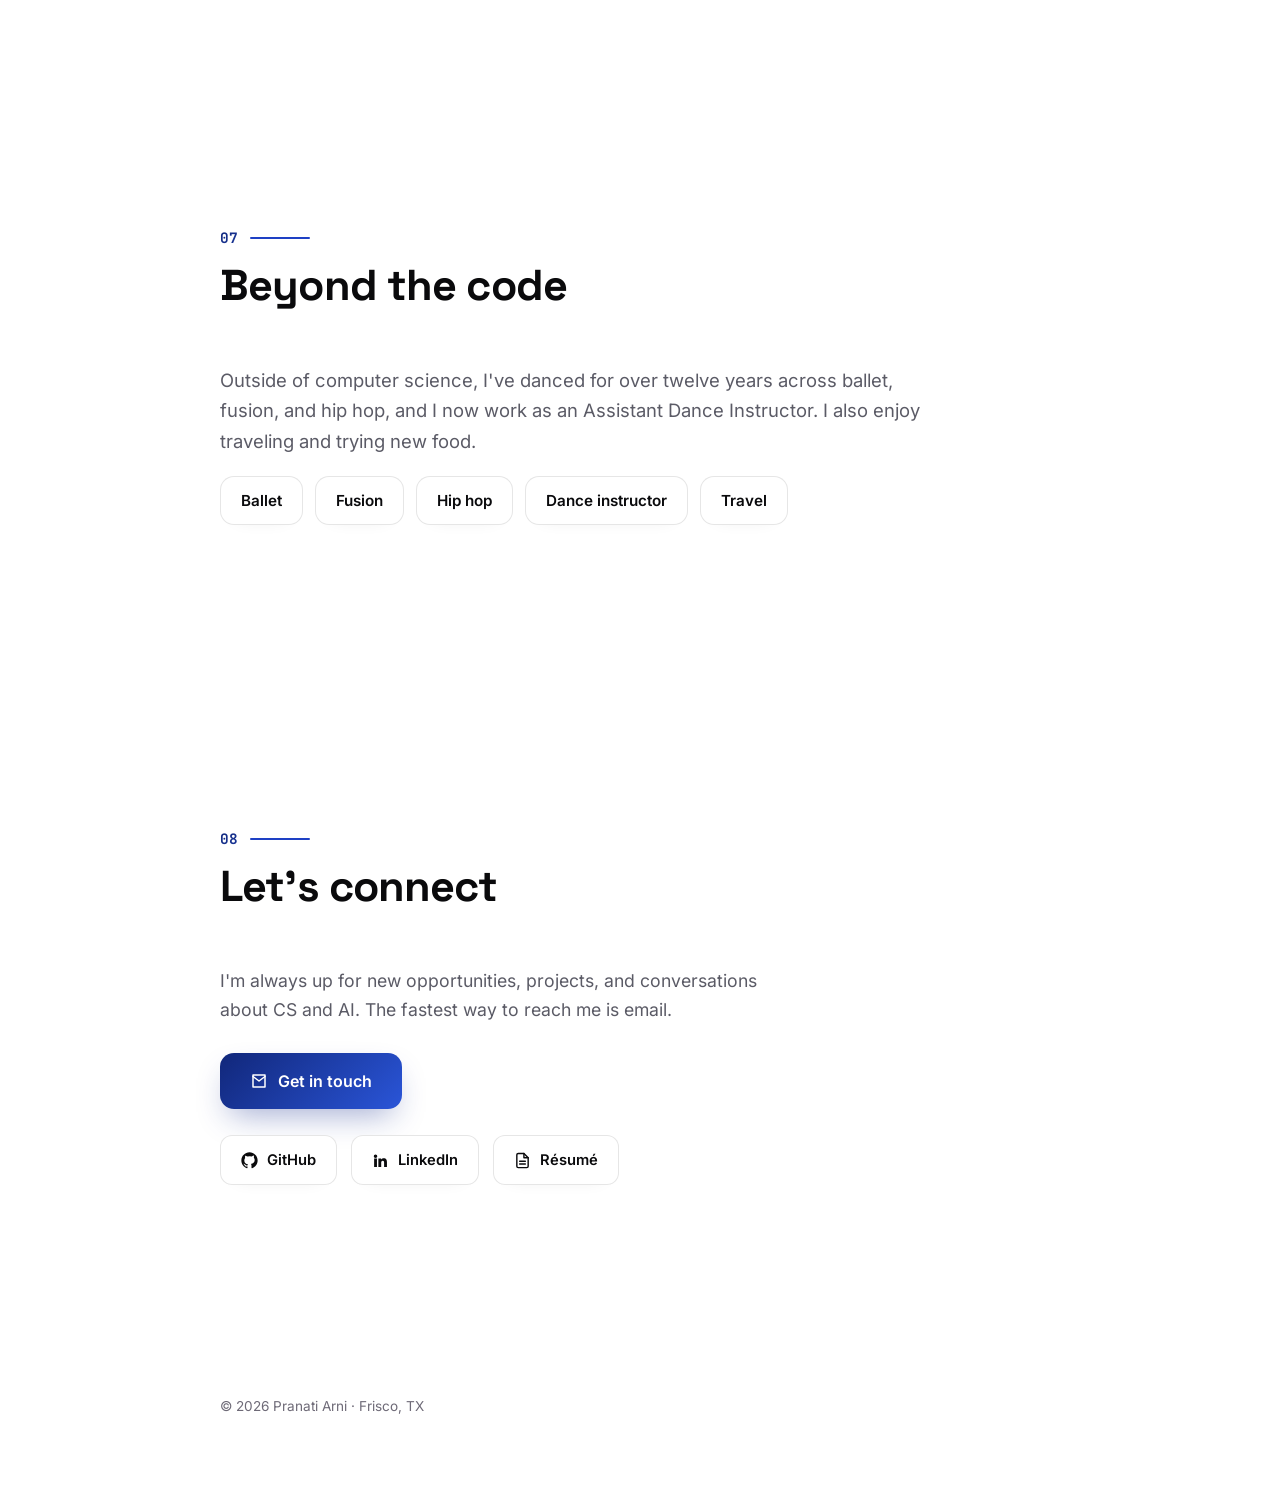
==== commit 888bcacb: "Refine Beyond the code, move languages to Skills, expand BPA award - Drop languages sentence and Mas" ====
--- a/index.html
+++ b/index.html
@@ -22,7 +22,607 @@
   <!-- Fonts (self-hosted — @font-face in styles.css) -->
   <link rel="preload" href="fonts/space-grotesk.woff2" as="font" type="font/woff2" crossorigin />
 
-  <link rel="stylesheet" href="styles.css" />
+  <!-- styles:start (inlined from styles.css by inline-css.py — edit styles.css, then re-run) -->
+  <style>
+/* =================================================================
+   Pranati Arni — Portfolio styles (shared across all pages)
+   MONOCHROME + ELECTRIC: near-white surfaces, charcoal ink,
+   a single cobalt-blue accent. Editorial / premium / glassy.
+   ================================================================= */
+
+/* ---- self-hosted fonts (latin subset, variable woff2) ---- */
+@font-face {
+  font-family: "Space Grotesk";
+  font-style: normal;
+  font-weight: 500 700;
+  font-display: swap;
+  src: url("fonts/space-grotesk.woff2") format("woff2");
+}
+@font-face {
+  font-family: "Inter";
+  font-style: normal;
+  font-weight: 400 600;
+  font-display: swap;
+  src: url("fonts/inter.woff2") format("woff2");
+}
+@font-face {
+  font-family: "JetBrains Mono";
+  font-style: normal;
+  font-weight: 400 700;
+  font-display: swap;
+  src: url("fonts/jetbrains-mono.woff2") format("woff2");
+}
+
+:root {
+  /* ---- surfaces ---- */
+  --bg:     #ffffff;
+  --bg-2:   #f4f4f6;
+  --card:   #ffffff;
+  --glass:  rgba(255, 255, 255, 0.65);
+
+  /* ---- ink ---- */
+  --text:   #0a0a0c;
+  --muted:  #5b5b66;
+  --faint:  #6e6a77;
+
+  /* ---- lines + shadows ---- */
+  --border:    rgba(10, 10, 12, 0.10);
+  --border-hi: rgba(37, 99, 255, 0.45);          /* blue on hover/active */
+  --shadow:    rgba(10, 10, 12, 0.16);
+
+  /* ---- the single electric accent (deep royal blue) ---- */
+  --blue:        #1e40c4;
+  --blue-bright: #3b63e0;
+  --blue-glow:   rgba(20, 44, 140, 0.42);
+  --blue-grad:   linear-gradient(135deg, #11277a, #2a55d8);
+
+  /* ---- layout ---- */
+  --rail-x:        72px;
+  --content-pad:   220px;
+  --content-pad-r: 88px;
+  --maxw:          1040px;
+
+  --mono: "JetBrains Mono", ui-monospace, SFMono-Regular, Menlo, monospace;
+  --ease: cubic-bezier(0.22, 1, 0.36, 1);
+}
+
+* { box-sizing: border-box; margin: 0; padding: 0; }
+html { scroll-behavior: smooth; }
+
+body {
+  background: var(--bg);
+  color: var(--text);
+  font-family: "Inter", system-ui, -apple-system, Segoe UI, Roboto, sans-serif;
+  line-height: 1.65;
+  -webkit-font-smoothing: antialiased;
+  overflow-x: hidden;
+}
+
+/* very subtle base wash */
+body::before {
+  content: ""; position: fixed; inset: 0; z-index: -3; pointer-events: none;
+  background: linear-gradient(180deg, #ffffff 0%, #f6f6f9 100%);
+}
+
+h1, h2, h3 { font-family: "Space Grotesk", "Inter", sans-serif; line-height: 1.1; letter-spacing: -0.02em; color: var(--text); }
+a { color: inherit; text-decoration: none; }
+
+/* accessible keyboard focus ring */
+:focus-visible { outline: 2px solid var(--blue); outline-offset: 3px; border-radius: 4px; }
+
+.kicker {
+  font-family: var(--mono);
+  font-size: 0.72rem; letter-spacing: 0.26em; text-transform: uppercase;
+  font-weight: 600; color: var(--blue);
+}
+
+/* =================================================================
+   AMBIENT — faint drifting glows (kept very subtle on white)
+   ================================================================= */
+.bg-orbs { position: fixed; inset: 0; z-index: -2; pointer-events: none; overflow: hidden; }
+.orb { position: absolute; border-radius: 50%; filter: blur(120px); }
+.orb--1 {
+  width: 52vw; height: 52vw; top: -18%; left: -10%;
+  background: radial-gradient(circle, rgba(29,78,216,0.11), transparent 70%);
+  animation: drift1 34s ease-in-out infinite alternate;
+}
+.orb--2 {
+  width: 46vw; height: 46vw; bottom: -18%; right: -12%;
+  background: radial-gradient(circle, rgba(10,10,12,0.05), transparent 70%);
+  animation: drift2 40s ease-in-out infinite alternate;
+}
+.orb--3 {
+  width: 38vw; height: 38vw; top: 44%; left: 52%;
+  background: radial-gradient(circle, rgba(29,78,216,0.07), transparent 70%);
+  animation: drift3 46s ease-in-out infinite alternate;
+}
+@keyframes drift1 { from { transform: translate(0,0) scale(1); } to { transform: translate(9vw, 7vh) scale(1.12); } }
+@keyframes drift2 { from { transform: translate(0,0) scale(1); } to { transform: translate(-8vw,-6vh) scale(1.1); } }
+@keyframes drift3 { from { transform: translate(0,0) scale(1); } to { transform: translate(-6vw, 5vh) scale(0.92); } }
+
+.cursor-glow {
+  position: fixed; top: 0; left: 0;
+  width: 440px; height: 440px; margin: -220px 0 0 -220px;
+  border-radius: 50%;
+  background: radial-gradient(circle, rgba(29,78,216,0.11), transparent 65%);
+  pointer-events: none; z-index: 0; opacity: 0;
+  transition: opacity 0.5s ease; will-change: transform;
+}
+
+/* =================================================================
+   STICKY NAVBAR
+   ================================================================= */
+.nav {
+  position: fixed; top: 0; left: 0; right: 0; z-index: 60;
+  display: flex; align-items: center; justify-content: space-between;
+  padding: 18px clamp(20px, 4vw, 44px);
+  transition: padding 0.35s var(--ease), background 0.35s ease, border-color 0.35s ease, box-shadow 0.35s ease;
+  border-bottom: 1px solid transparent;
+}
+.nav.is-scrolled {
+  padding: 10px clamp(20px, 4vw, 44px);
+  background: rgba(255, 255, 255, 0.72);
+  -webkit-backdrop-filter: blur(16px) saturate(1.4);
+  backdrop-filter: blur(16px) saturate(1.4);
+  border-bottom: 1px solid var(--border);
+  box-shadow: 0 6px 26px -20px var(--shadow);
+}
+.nav__brand { display: flex; align-items: center; gap: 12px; z-index: 2; }
+.nav__mark {
+  font-family: var(--mono); font-weight: 700; font-size: 0.74rem; letter-spacing: 0.04em;
+  color: #fff; background: var(--text); border-radius: 10px; padding: 6px 8px;
+  transition: transform 0.3s ease, background 0.3s ease;
+}
+.nav__brand:hover .nav__mark { background: var(--blue); transform: translateY(-1px); }
+.nav__name { font-family: "Space Grotesk", sans-serif; font-weight: 600; letter-spacing: 0.04em; font-size: 0.98rem; }
+
+.nav__links { display: flex; align-items: center; gap: 30px; }
+.nav__links a { position: relative; font-size: 0.9rem; font-weight: 500; color: var(--muted); transition: color 0.3s ease; }
+.nav__links a:not(.nav__cta)::after {
+  content: ""; position: absolute; left: 0; bottom: -6px; height: 2px; width: 0;
+  background: var(--blue); border-radius: 2px; transition: width 0.3s var(--ease);
+}
+.nav__links a:not(.nav__cta):hover { color: var(--text); }
+.nav__links a:not(.nav__cta):hover::after { width: 100%; }
+.nav__links a.is-current { color: var(--text); }
+.nav__links a.is-current::after { width: 100%; }
+
+.nav__cta {
+  color: #fff !important; background: var(--blue-grad);
+  padding: 9px 18px; border-radius: 12px; font-weight: 600;
+  box-shadow: 0 10px 24px -8px var(--blue-glow);
+  transition: transform 0.25s var(--ease), box-shadow 0.25s ease;
+}
+.nav__cta:hover { transform: translateY(-2px); box-shadow: 0 14px 32px -8px var(--blue-glow); }
+
+.nav__toggle { display: none; flex-direction: column; gap: 5px; background: none; border: none; cursor: pointer; padding: 6px; z-index: 2; }
+.nav__toggle span { width: 24px; height: 2px; background: var(--text); border-radius: 2px; transition: transform 0.3s var(--ease), opacity 0.3s ease; }
+.nav__toggle.open span:nth-child(1) { transform: translateY(7px) rotate(45deg); }
+.nav__toggle.open span:nth-child(2) { opacity: 0; }
+.nav__toggle.open span:nth-child(3) { transform: translateY(-7px) rotate(-45deg); }
+
+@media (max-width: 760px) {
+  .nav__toggle { display: flex; }
+  .nav__links {
+    position: fixed; top: 0; right: 0; height: 100vh; width: min(80vw, 320px);
+    flex-direction: column; align-items: flex-start; justify-content: center; gap: 30px;
+    padding: 40px;
+    background: rgba(255, 255, 255, 0.97);
+    -webkit-backdrop-filter: blur(16px); backdrop-filter: blur(16px);
+    border-left: 1px solid var(--border);
+    box-shadow: -20px 0 60px -30px var(--shadow);
+    transform: translateX(100%); transition: transform 0.4s var(--ease);
+  }
+  .nav__links.open { transform: translateX(0); }
+  .nav__links a { font-size: 1.1rem; }
+}
+
+/* =================================================================
+   THE RAIL (home only)
+   ================================================================= */
+.rail { position: fixed; top: 0; left: var(--rail-x); height: 100vh; width: 3px; z-index: 50; }
+.rail__track { position: absolute; inset: 0; width: 3px; background: rgba(10,10,12,0.10); border-radius: 3px; overflow: hidden; }
+.rail__track::after {
+  content: ""; position: absolute; left: 0; width: 3px; height: 70px;
+  background: linear-gradient(transparent, var(--blue), transparent);
+  opacity: 0.6; border-radius: 3px; animation: railshimmer 4.5s linear infinite;
+}
+@keyframes railshimmer { from { top: -70px; } to { top: 100%; } }
+.rail__fill {
+  position: absolute; top: 0; left: 0; width: 3px; height: 0%;
+  background: var(--blue-grad);
+  box-shadow: 0 0 12px 1px var(--blue-glow);
+  border-radius: 3px; transition: height 0.12s linear;
+}
+.rail__comet {
+  position: absolute; left: 1.5px; top: 0%;
+  width: 9px; height: 9px; transform: translate(-50%, -50%);
+  border-radius: 50%; background: var(--blue);
+  box-shadow: 0 0 14px 4px var(--blue-glow); transition: top 0.12s linear;
+}
+.rail__nodes { position: absolute; top: 50%; left: 1.5px; transform: translateY(-50%); display: flex; flex-direction: column; gap: 60px; }
+.node {
+  display: flex; align-items: center; gap: 16px;
+  background: none; border: none; cursor: pointer; color: var(--faint);
+  transform: translateX(-7px); transition: color 0.3s var(--ease);
+}
+.node__dot {
+  position: relative; width: 14px; height: 14px; flex: 0 0 auto;
+  border-radius: 50%; background: var(--bg); border: 2px solid var(--faint);
+  transition: all 0.35s var(--ease);
+}
+.node__label {
+  font-family: "Space Grotesk", sans-serif;
+  font-size: 0.82rem; font-weight: 600; letter-spacing: 0.02em;
+  white-space: nowrap; opacity: 0.6; transform: translateX(-4px); transition: all 0.35s var(--ease);
+}
+.node:hover { color: var(--text); }
+.node:hover .node__dot { border-color: var(--blue); }
+.node:hover .node__label { opacity: 1; transform: translateX(0); }
+.node.is-active { color: var(--text); }
+.node.is-active .node__dot { border-color: var(--blue); background: var(--blue); box-shadow: 0 0 14px 3px var(--blue-glow); }
+.node.is-active .node__dot::after {
+  content: ""; position: absolute; inset: -4px; border-radius: 50%;
+  border: 2px solid var(--blue); animation: pulsering 2.4s var(--ease) infinite;
+}
+@keyframes pulsering { 0% { transform: scale(0.8); opacity: 0.6; } 70%,100% { transform: scale(2.1); opacity: 0; } }
+.node.is-active .node__label { opacity: 1; transform: translateX(0); color: var(--text); }
+
+/* =================================================================
+   LAYOUT
+   ================================================================= */
+main.with-rail { padding-left: var(--content-pad); padding-right: var(--content-pad-r); }
+section { max-width: var(--maxw); margin: 0 auto; padding: 150px 0; scroll-margin-top: 88px; }
+.section-head { margin-bottom: 56px; }
+.section-head .num {
+  font-family: var(--mono); font-weight: 700;
+  background: var(--blue-grad); -webkit-background-clip: text; background-clip: text; color: transparent;
+  font-size: 0.9rem; margin-bottom: 12px; display: inline-flex; align-items: center; gap: 12px;
+}
+.section-head .num::after { content: ""; width: 60px; height: 2px; border-radius: 2px; background: var(--blue); animation: barpulse 3.6s ease-in-out infinite; }
+@keyframes barpulse { 0%,100% { width: 42px; opacity: 0.5; } 50% { width: 82px; opacity: 1; } }
+.section-head h2, .page-head h1 { font-size: clamp(1.9rem, 4vw, 2.7rem); font-weight: 700; }
+
+/* ---- Hero ---- */
+.hero {
+  position: relative; overflow: hidden; min-height: 100vh;
+  display: flex; flex-direction: column; justify-content: center;
+  max-width: var(--maxw); margin: 0 auto;
+}
+.hero__content { position: relative; z-index: 3; }
+
+.hero__glow-wrap {
+  position: absolute; right: -40px; top: 50%; transform: translateY(-50%);
+  width: 600px; height: 600px; max-width: 86vw;
+  z-index: 0; pointer-events: none; will-change: transform; transition: transform 0.6s var(--ease);
+}
+.hero__glow {
+  width: 100%; height: 100%;
+  background: linear-gradient(135deg, #1e40c4, #4f7fe6 60%, #9bb8f5);
+  filter: blur(42px); opacity: 0.28;
+  border-radius: 42% 58% 63% 37% / 41% 44% 56% 59%;
+  animation: blobMorph 14s ease-in-out infinite, blobSpin 34s linear infinite;
+}
+.hero__glow::after {
+  content: ""; position: absolute; inset: 14% 20%;
+  background: radial-gradient(circle at 40% 40%, rgba(255,255,255,0.6), transparent 60%);
+  border-radius: inherit;
+}
+@keyframes blobMorph { 0%,100% { border-radius: 42% 58% 63% 37% / 41% 44% 56% 59%; } 50% { border-radius: 58% 42% 38% 62% / 63% 51% 49% 37%; } }
+@keyframes blobSpin { from { transform: rotate(0); } to { transform: rotate(360deg); } }
+
+.hero__content > * { opacity: 0; transform: translateY(20px); filter: blur(6px); animation: softIn 1s var(--ease) forwards; }
+.hero__content > *:nth-child(1) { animation-delay: 0.10s; }
+.hero__content > *:nth-child(2) { animation-delay: 0.24s; }
+.hero__content > *:nth-child(3) { animation-delay: 0.38s; }
+.hero__content > *:nth-child(4) { animation-delay: 0.50s; }
+.hero__content > *:nth-child(5) { animation-delay: 0.62s; }
+@keyframes softIn { to { opacity: 1; transform: none; filter: blur(0); } }
+
+.hero h1 { font-size: clamp(3rem, 11vw, 6.8rem); font-weight: 700; margin: 24px 0 18px; letter-spacing: -0.035em; }
+.hero .role { font-size: clamp(1.1rem, 3vw, 1.6rem); color: var(--text); font-weight: 500; }
+.hero .role b { color: var(--text); font-weight: 700; }
+.hero .loc { color: var(--muted); margin-top: 10px; font-size: 1rem; }
+
+.scroll-hint { margin-top: 56px; display: inline-flex; align-items: center; gap: 10px; color: var(--faint); font-size: 0.8rem; letter-spacing: 0.18em; text-transform: uppercase; }
+.scroll-hint .arrow { width: 2px; height: 36px; border-radius: 2px; background: linear-gradient(var(--blue), transparent); animation: drip 1.8s var(--ease) infinite; }
+@keyframes drip {
+  0% { transform: scaleY(0); transform-origin: top; opacity: 0; }
+  40% { transform: scaleY(1); transform-origin: top; opacity: 1; }
+  60% { transform: scaleY(1); transform-origin: bottom; opacity: 1; }
+  100% { transform: scaleY(0); transform-origin: bottom; opacity: 0; }
+}
+
+/* ---- About ---- */
+.about p { color: var(--muted); font-size: 1.15rem; margin-bottom: 24px; max-width: 720px; }
+.about p .hl { color: var(--text); font-weight: 500; }
+.about p .accent { color: var(--blue); font-weight: 600; }
+
+.traits { display: flex; flex-wrap: wrap; gap: 10px; margin-top: 28px; }
+.trait {
+  font-size: 0.85rem; padding: 8px 16px; border: 1px solid var(--border); border-radius: 999px;
+  color: var(--text); background: #fff; font-weight: 600;
+  animation: bob 4.4s ease-in-out infinite;
+}
+.traits .trait:nth-child(2) { animation-delay: 0.7s; }
+.traits .trait:nth-child(3) { animation-delay: 1.4s; }
+@keyframes bob { 0%,100% { transform: translateY(0); } 50% { transform: translateY(-6px); } }
+
+/* =================================================================
+   PROJECTS (cards, both pages)
+   ================================================================= */
+.projects-grid { display: grid; grid-template-columns: repeat(auto-fit, minmax(300px, 1fr)); gap: 32px; perspective: 1000px; }
+.card {
+  position: relative; padding: 30px 28px; border-radius: 22px;
+  background: var(--glass);
+  -webkit-backdrop-filter: blur(18px) saturate(1.3); backdrop-filter: blur(18px) saturate(1.3);
+  border: 1px solid rgba(255,255,255,0.6); min-height: 210px;
+  display: flex; flex-direction: column;
+  transform-style: preserve-3d; will-change: transform;
+  box-shadow: 0 18px 44px -26px var(--shadow);
+  transition: transform 0.12s ease-out, border-color 0.4s var(--ease), box-shadow 0.4s var(--ease);
+  animation: cardfloat 6.5s ease-in-out infinite;
+}
+.projects-grid .card:nth-child(2) { animation-delay: 1.3s; }
+.projects-grid .card:nth-child(3) { animation-delay: 0.6s; }
+.projects-grid .card:nth-child(4) { animation-delay: 1.9s; }
+@keyframes cardfloat { 0%,100% { transform: translateY(0); } 50% { transform: translateY(-9px); } }
+.card:hover { border-color: var(--border-hi); box-shadow: 0 26px 56px -26px var(--blue-glow); }
+.card__inner { transition: transform 0.12s ease-out; transform-style: preserve-3d; }
+.card__glare {
+  position: absolute; inset: 0; border-radius: 22px;
+  background: radial-gradient(240px circle at var(--gx,50%) var(--gy,0%), rgba(29,78,216,0.13), transparent 60%);
+  opacity: 0; transition: opacity 0.3s ease; pointer-events: none;
+}
+.card:hover .card__glare { opacity: 1; }
+.card::before {
+  content: ""; position: absolute; top: 0; left: 0; height: 2px; width: 100%;
+  background: linear-gradient(90deg, transparent, var(--blue), transparent);
+  transform: translateX(-100%); opacity: 0; transition: opacity 0.3s ease;
+}
+.card:hover::before { opacity: 1; animation: scan 1.6s linear infinite; }
+@keyframes scan { from { transform: translateX(-100%); } to { transform: translateX(100%); } }
+
+.card.is-soon { border-style: dashed; border-color: rgba(10,10,12,0.16); background: linear-gradient(180deg, #fff, #f6f6f9); }
+.card.is-soon:hover { border-color: var(--border-hi); }
+/* a slow living shimmer so placeholders read as "in progress", not dead */
+.card.is-soon::after {
+  content: ""; position: absolute; inset: 0; border-radius: 22px; pointer-events: none;
+  background: linear-gradient(110deg, transparent 32%, rgba(30,64,196,0.07) 50%, transparent 68%);
+  background-size: 220% 100%;
+  animation: soonsheen 4.5s linear infinite;
+}
+@keyframes soonsheen { from { background-position: 200% 0; } to { background-position: -60% 0; } }
+.card__icon {
+  width: 42px; height: 42px; border-radius: 12px; display: grid; place-items: center;
+  background: #eef2ff; border: 1px solid var(--border); color: var(--blue);
+  margin-bottom: 18px; font-size: 1.1rem;
+}
+.card.is-soon .card__icon { border-style: dashed; background: #f4f4f6; color: var(--faint); }
+.card__tag { font-size: 0.68rem; letter-spacing: 0.18em; text-transform: uppercase; color: var(--blue); font-weight: 700; margin-bottom: 8px; }
+.card.is-soon .card__tag { color: var(--faint); }
+.card h3 { font-size: 1.25rem; font-weight: 600; margin-bottom: 8px; }
+.card.is-soon h3 { color: var(--muted); }
+.card p { color: var(--muted); font-size: 0.95rem; flex: 1; }
+.card__link { margin-top: 16px; font-size: 0.85rem; font-weight: 700; color: var(--blue); display: inline-flex; align-items: center; gap: 6px; }
+.card__soon-flag { margin-top: 16px; font-size: 0.78rem; letter-spacing: 0.16em; text-transform: uppercase; color: var(--faint); display: inline-flex; align-items: center; gap: 7px; }
+
+.more-link {
+  display: inline-flex; align-items: center; gap: 10px; margin-top: 44px;
+  font-family: var(--mono); font-size: 0.85rem; letter-spacing: 0.08em; font-weight: 600;
+  color: var(--text); border: 1px solid var(--border); padding: 13px 24px; border-radius: 12px;
+  transition: all 0.3s var(--ease);
+}
+.more-link:hover { border-color: var(--blue); color: var(--blue); transform: translateY(-2px); box-shadow: 0 12px 28px -14px var(--blue-glow); }
+
+/* =================================================================
+   SKILLS
+   ================================================================= */
+.skill-group { margin-bottom: 40px; }
+.skill-group h3 { font-size: 0.82rem; letter-spacing: 0.14em; text-transform: uppercase; color: var(--faint); margin-bottom: 14px; font-family: "Inter", sans-serif; font-weight: 700; }
+.tags { display: flex; flex-wrap: wrap; gap: 12px; }
+.tag {
+  padding: 11px 20px; border-radius: 14px; background: #fff; border: 1px solid var(--border);
+  font-size: 0.95rem; font-weight: 600; color: var(--text);
+  box-shadow: 0 8px 20px -18px var(--shadow);
+  transition: all 0.3s var(--ease); animation: tagpulse 5s ease-in-out infinite;
+}
+.tags .tag:nth-child(2) { animation-delay: 0.8s; }
+.tags .tag:nth-child(3) { animation-delay: 1.6s; }
+@keyframes tagpulse {
+  0%,100% { box-shadow: 0 8px 20px -18px var(--shadow); border-color: var(--border); }
+  50%     { box-shadow: 0 10px 24px -16px var(--blue-glow); border-color: rgba(29,78,216,0.28); }
+}
+.tag:hover { transform: translateY(-3px); border-color: var(--blue); color: var(--blue); }
+
+/* =================================================================
+   CONTACT
+   ================================================================= */
+.contact p { color: var(--muted); font-size: 1.1rem; max-width: 560px; margin-bottom: 28px; }
+.cta {
+  display: inline-flex; align-items: center; gap: 10px; padding: 15px 30px; border-radius: 14px;
+  background: var(--blue-grad); color: #fff; font-weight: 700; font-size: 1rem;
+  box-shadow: 0 14px 32px -10px var(--blue-glow);
+  transition: transform 0.3s var(--ease), box-shadow 0.3s var(--ease); animation: ctapulse 3.4s ease-in-out infinite;
+}
+.cta:hover { transform: translateY(-3px); box-shadow: 0 20px 46px -10px var(--blue-glow); }
+@keyframes ctapulse { 0%,100% { box-shadow: 0 14px 32px -12px var(--blue-glow); } 50% { box-shadow: 0 16px 48px -8px var(--blue-glow); } }
+
+.links { display: flex; flex-wrap: wrap; gap: 14px; margin-top: 26px; }
+.link-chip {
+  display: inline-flex; align-items: center; gap: 9px; padding: 12px 20px; border-radius: 12px;
+  border: 1px solid var(--border); background: #fff; color: var(--text); font-size: 0.92rem; font-weight: 600;
+  box-shadow: 0 8px 20px -18px var(--shadow); transition: all 0.3s var(--ease);
+}
+.link-chip:hover { border-color: var(--blue); color: var(--blue); transform: translateY(-2px); }
+.link-chip.is-todo { color: var(--faint); border-style: dashed; }
+.link-chip svg { width: 17px; height: 17px; }
+
+footer { padding: 60px 0 90px; color: var(--faint); font-size: 0.85rem; max-width: var(--maxw); margin: 0 auto; }
+
+/* =================================================================
+   SUBPAGES (About / Experience)
+   ================================================================= */
+.page { max-width: 1100px; margin: 0 auto; padding: 130px 40px 40px; }
+.page-head { margin: 0 0 64px; }
+.page-head h1 { font-size: clamp(2.5rem, 7vw, 4.5rem); margin-top: 14px; }
+.page-sub { color: var(--muted); max-width: 620px; margin-top: 18px; font-size: 1.12rem; }
+.back-link { display: inline-flex; align-items: center; gap: 8px; font-family: var(--mono); font-size: 0.78rem; letter-spacing: 0.12em; text-transform: uppercase; font-weight: 600; color: var(--blue); transition: color 0.3s var(--ease); }
+.back-link:hover { color: var(--blue-bright); }
+
+.block { margin-bottom: 76px; }
+.block:last-of-type { margin-bottom: 0; }
+.block > p { color: var(--muted); font-size: 1.12rem; margin-bottom: 20px; max-width: 720px; }
+.block > p .hl { color: var(--text); font-weight: 500; }
+.block > p .accent { color: var(--blue); font-weight: 600; }
+
+.stats { display: flex; flex-wrap: wrap; gap: 18px; margin: 8px 0; }
+.stat {
+  background: var(--glass);
+  -webkit-backdrop-filter: blur(16px) saturate(1.3); backdrop-filter: blur(16px) saturate(1.3);
+  border: 1px solid rgba(255,255,255,0.6); border-radius: 18px; padding: 20px 26px; min-width: 150px;
+  box-shadow: 0 16px 36px -26px var(--shadow);
+  transition: transform 0.3s var(--ease), box-shadow 0.3s ease, border-color 0.3s ease;
+}
+.stat:hover { transform: translateY(-4px); border-color: var(--border-hi); box-shadow: 0 22px 44px -24px var(--blue-glow); }
+.stat__num {
+  font-family: "Space Grotesk", sans-serif; font-weight: 700; font-size: 1.7rem; line-height: 1;
+  background: var(--blue-grad); -webkit-background-clip: text; background-clip: text; color: transparent;
+}
+.stat__label { color: var(--muted); font-size: 0.85rem; margin-top: 8px; }
+
+.info-grid { display: grid; grid-template-columns: repeat(auto-fit, minmax(260px, 1fr)); gap: 24px; }
+.info-card {
+  background: var(--glass);
+  -webkit-backdrop-filter: blur(18px) saturate(1.3); backdrop-filter: blur(18px) saturate(1.3);
+  border: 1px solid rgba(255,255,255,0.6); border-radius: 20px; padding: 26px;
+  box-shadow: 0 18px 44px -28px var(--shadow);
+  transition: transform 0.3s var(--ease), box-shadow 0.3s ease, border-color 0.3s ease;
+}
+.info-card:hover { transform: translateY(-5px); border-color: var(--border-hi); box-shadow: 0 26px 52px -26px var(--blue-glow); }
+.info-card h3 { font-size: 1.15rem; font-weight: 600; margin-bottom: 8px; }
+.info-card .meta { font-family: var(--mono); font-size: 0.72rem; letter-spacing: 0.1em; text-transform: uppercase; margin-bottom: 12px; color: var(--blue); font-weight: 700; }
+.info-card p { color: var(--muted); font-size: 0.95rem; }
+
+.timeline { display: flex; flex-direction: column; }
+.tl-item { display: flex; gap: 20px; }
+.tl-item__rail { display: flex; flex-direction: column; align-items: center; flex: 0 0 auto; }
+.tl-dot { width: 16px; height: 16px; border-radius: 50%; background: var(--blue); flex: 0 0 auto; box-shadow: 0 6px 16px -4px var(--blue-glow), 0 0 0 5px var(--bg); }
+.tl-line { width: 2px; flex: 1; min-height: 26px; background: linear-gradient(var(--blue), rgba(29,78,216,0.2)); margin: 4px 0; border-radius: 2px; }
+.tl-item:last-child .tl-line { display: none; }
+.tl-body { padding-bottom: 34px; }
+.tl-year { font-family: var(--mono); font-weight: 700; font-size: 0.8rem; letter-spacing: 0.06em; color: var(--blue); }
+.tl-body h3 { font-size: 1.15rem; font-weight: 600; margin: 4px 0 6px; }
+.tl-body p { color: var(--muted); font-size: 0.98rem; max-width: 640px; }
+
+/* =================================================================
+   FLOATING ACHIEVEMENTS (home)
+   ================================================================= */
+.ach-grid { display: grid; grid-template-columns: repeat(auto-fit, minmax(240px, 1fr)); gap: 28px; margin-top: 8px; }
+.ach-card {
+  position: relative; border-radius: 22px; padding: 28px;
+  background: var(--glass);
+  -webkit-backdrop-filter: blur(20px) saturate(1.4); backdrop-filter: blur(20px) saturate(1.4);
+  border: 1px solid rgba(255,255,255,0.6);
+  box-shadow: 0 26px 60px -32px var(--shadow); will-change: transform;
+  animation: achFloat 7s ease-in-out infinite;
+}
+.ach-grid .ach-card:nth-child(2) { animation-delay: 1.6s; }
+.ach-grid .ach-card:nth-child(3) { animation-delay: 0.8s; }
+@keyframes achFloat {
+  0%, 100% { transform: translateY(0) rotate(-0.6deg); }
+  50%      { transform: translateY(-8px) rotate(0.6deg); }
+}
+.ach-card__badge { width: 46px; height: 46px; border-radius: 14px; display: grid; place-items: center; color: #fff; background: var(--blue-grad); box-shadow: 0 12px 26px -8px var(--blue-glow); margin-bottom: 18px; }
+.ach-card__badge svg { width: 22px; height: 22px; }
+.ach-card .meta { font-family: var(--mono); font-size: 0.72rem; letter-spacing: 0.1em; text-transform: uppercase; font-weight: 700; margin-bottom: 8px; color: var(--blue); }
+.ach-card h3 { font-size: 1.1rem; font-weight: 600; margin-bottom: 6px; }
+.ach-card p { color: var(--muted); font-size: 0.92rem; }
+
+/* =================================================================
+   RÉSUMÉ PAGE
+   ================================================================= */
+.resume-toolbar { display: flex; flex-wrap: wrap; gap: 12px; margin: 8px 0 28px; }
+.resume-btn {
+  display: inline-flex; align-items: center; gap: 8px; font-family: var(--mono); font-size: 0.82rem; font-weight: 600; letter-spacing: 0.04em;
+  padding: 12px 20px; border-radius: 12px; cursor: pointer; border: 1px solid var(--border); background: #fff; color: var(--text);
+  transition: transform 0.3s var(--ease), box-shadow 0.3s ease, border-color 0.3s ease, color 0.3s ease;
+}
+.resume-btn:hover { transform: translateY(-2px); border-color: var(--blue); color: var(--blue); box-shadow: 0 10px 24px -14px var(--blue-glow); }
+.resume-btn--primary { background: var(--blue-grad); color: #fff; border-color: transparent; box-shadow: 0 12px 28px -10px var(--blue-glow); }
+.resume-btn--primary:hover { color: #fff; }
+.resume-btn svg { width: 16px; height: 16px; }
+
+.resume-sheet { background: #fff; border: 1px solid var(--border); border-radius: 20px; padding: clamp(28px, 5vw, 56px); max-width: 880px; box-shadow: 0 26px 64px -34px var(--shadow); }
+.r-head h2 { font-size: clamp(1.7rem, 5vw, 2.2rem); font-weight: 700; margin-bottom: 8px; }
+.r-contact { font-family: var(--mono); font-size: 0.85rem; color: var(--muted); line-height: 1.9; }
+.r-contact a { color: var(--blue); }
+.resume-sheet h3 { font-family: "Space Grotesk", sans-serif; font-size: 0.9rem; font-weight: 700; letter-spacing: 0.14em; text-transform: uppercase; margin: 32px 0 16px; padding-bottom: 8px; position: relative; }
+.resume-sheet h3::after { content: ""; position: absolute; left: 0; bottom: 0; width: 46px; height: 3px; border-radius: 3px; background: var(--blue); }
+.r-entry { margin-bottom: 18px; }
+.r-entry__top { display: flex; justify-content: space-between; gap: 12px; flex-wrap: wrap; align-items: baseline; }
+.r-role { font-weight: 700; color: var(--text); }
+.r-org { color: var(--muted); }
+.r-date { font-family: var(--mono); font-size: 0.78rem; color: var(--faint); white-space: nowrap; }
+.r-entry ul { margin: 8px 0 0 18px; color: var(--muted); font-size: 0.95rem; }
+.r-entry li { margin-bottom: 5px; }
+.r-line { color: var(--muted); font-size: 0.96rem; margin-bottom: 6px; }
+.r-line b { color: var(--text); }
+.r-award { display: flex; justify-content: space-between; gap: 12px; flex-wrap: wrap; padding: 7px 0; border-bottom: 1px solid var(--border); }
+.r-award:last-child { border-bottom: none; }
+.r-award span:last-child { font-family: var(--mono); font-size: 0.78rem; color: var(--faint); }
+
+@media print {
+  .nav, .bg-orbs, .cursor-glow, .page-transition, .resume-toolbar, .page-head, footer { display: none !important; }
+  body { background: #fff; } body::before { display: none; }
+  .page { padding: 0; max-width: none; }
+  .resume-sheet { box-shadow: none; border: none; border-radius: 0; padding: 0; max-width: none; }
+  a { color: #000 !important; }
+}
+
+/* =================================================================
+   PAGE-TRANSITION (quick clean fade)
+   ================================================================= */
+.page-transition { position: fixed; inset: 0; z-index: 100; background: var(--bg); opacity: 1; transition: opacity 0.5s ease, visibility 0s linear 0s; }
+.page-transition.is-hidden { opacity: 0; visibility: hidden; pointer-events: none; transition: opacity 0.5s ease, visibility 0s linear 0.5s; }
+
+/* =================================================================
+   SCROLL REVEAL
+   ================================================================= */
+.reveal { opacity: 0; transform: translateY(42px) scale(0.97); filter: blur(6px); transition: opacity 1s var(--ease), transform 1.1s var(--ease), filter 1s var(--ease); }
+.reveal.in { opacity: 1; transform: none; filter: blur(0); }
+
+/* =================================================================
+   RESPONSIVE
+   ================================================================= */
+@media (max-width: 1100px) {
+  :root { --content-pad: 150px; --content-pad-r: 56px; }
+  section { padding: 120px 0; }
+}
+@media (max-width: 720px) {
+  :root { --rail-x: 22px; --content-pad: 58px; --content-pad-r: 24px; }
+  .rail__nodes { gap: 40px; }
+  .node__label { display: none; }
+  section { padding: 84px 0; }
+  .section-head { margin-bottom: 36px; }
+  .hero { min-height: 92vh; }
+  .hero__glow-wrap { right: -35%; }
+  .page { padding: 110px 22px 40px; }
+}
+
+/* =================================================================
+   REDUCED MOTION
+   ================================================================= */
+@media (prefers-reduced-motion: reduce) {
+  html { scroll-behavior: auto; }
+  *, *::before, *::after { animation: none !important; transition: none !important; }
+  .reveal { opacity: 1; transform: none; filter: none; }
+  .hero__content > * { opacity: 1; transform: none; filter: none; }
+  .ach-card { transform: none !important; }
+}
+
+  </style>
+  <!-- styles:end -->
 </head>
 
 <body>
@@ -48,12 +648,12 @@
       <span></span><span></span><span></span>
     </button>
     <nav class="nav__links" id="navLinks" aria-label="Primary">
-      <a href="index.html" class="is-current">Home</a>
-      <a href="about.html">About</a>
-      <a href="experience.html">Experience</a>
-      <a href="projects.html">Projects</a>
+      <a href="#top">Home</a>
+      <a href="#about">About</a>
+      <a href="#experience">Experience</a>
+      <a href="#projects">Projects</a>
       <a href="resume.html">Résumé</a>
-      <a class="nav__cta" href="index.html#contact">Get in touch</a>
+      <a class="nav__cta" href="#contact">Get in touch</a>
     </nav>
   </header>
 
@@ -96,31 +696,63 @@
         <span class="hl">computer science</span> and <span class="accent">artificial intelligence</span>.
       </p>
       <p>
-        Although I grew up around computer science, I chose to pursue it for myself in high school, after
-        CS clubs and a strong teacher showed me what the field is capable of. Since then I have invested in
-        <span class="hl">competitions, leadership roles, and projects</span> that put my skills to work.
+        I grew up around computer science, so I was exposed to it early. I didn't connect with it at first,
+        but that changed in high school — CS clubs and a strong teacher helped me understand what the field
+        is capable of, and I decided to pursue it on my own terms.
       </p>
       <p>
-        I'm motivated by building technology that helps people and by seeing my work create real,
-        measurable value.
+        Since then I've invested in <span class="hl">competitions, leadership roles, and projects</span> that
+        put my skills to work. Today I concentrate on <span class="accent">artificial intelligence</span> and
+        how it can be applied to solve practical problems.
       </p>
+      <p>
+        Computer science matters to me because it lets me build things that have a direct, positive impact on
+        other people. My goal is to use my technical skills to create work that is genuinely useful and that
+        produces <span class="accent">tangible results</span>.
+      </p>
+
+      <div class="info-grid" style="margin-top:36px;">
+        <div class="info-card">
+          <div class="meta">The craft</div>
+          <h3>Problem solving</h3>
+          <p>I enjoy the analytical side of computer science: working through a difficult problem methodically until the solution comes together.</p>
+        </div>
+        <div class="info-card">
+          <div class="meta">The focus</div>
+          <h3>Applied AI</h3>
+          <p>I use AI to move from an idea to a working prototype quickly, and I'm interested in how it can be applied thoughtfully and responsibly.</p>
+        </div>
+      </div>
+
+      <div class="info-grid" style="margin-top:24px;">
+        <div class="info-card">
+          <div class="meta">2024 – 2028</div>
+          <h3>Rick Reedy High School</h3>
+          <p>Frisco, Texas. Staying active in computer science clubs and competitions.</p>
+        </div>
+        <div class="info-card">
+          <div class="meta">Focus areas</div>
+          <h3>What I work in</h3>
+          <div class="tags" style="margin-top:6px;">
+            <span class="tag">Computer Science</span>
+            <span class="tag">AI &amp; ML</span>
+            <span class="tag">Project Management</span>
+          </div>
+        </div>
+      </div>
 
       <div class="traits" aria-label="Traits">
         <span class="trait">Fast learner</span>
         <span class="trait">Persistent</span>
-        <span class="trait">Tackles problems</span>
-      </div>
-
-      <div class="stats" aria-label="Quick facts">
+        <span class="trait">Detail-oriented</span>
+      </div>
+
+      <div class="stats" aria-label="Quick facts" style="margin-top:28px;">
         <div class="stat"><div class="stat__num">2028</div><div class="stat__label">Graduating class</div></div>
         <div class="stat"><div class="stat__num">AI</div><div class="stat__label">Main focus</div></div>
+        <div class="stat"><div class="stat__num">12 yrs</div><div class="stat__label">Of dance</div></div>
         <div class="stat"><div class="stat__num">Frisco</div><div class="stat__label">Based in TX</div></div>
       </div>
-
-      <a class="more-link" href="about.html">
-        More about me
-        <svg width="14" height="14" viewBox="0 0 24 24" fill="none" stroke="currentColor" stroke-width="2.2" stroke-linecap="round" stroke-linejoin="round"><path d="M5 12h14M13 6l6 6-6 6"/></svg>
-      </a>
     </section>
 
     <!-- ============================== JOURNEY ============================== -->
@@ -173,57 +805,103 @@
       </div>
     </section>
 
+    <!-- ============================== EXPERIENCE ============================== -->
+    <section id="experience" class="reveal">
+      <div class="section-head">
+        <span class="num">03</span>
+        <h2>Experience &amp; leadership</h2>
+      </div>
+      <div class="info-grid">
+        <div class="info-card">
+          <div class="meta">2024 – Present</div>
+          <h3>Chief Technology Officer, Compassion In Crisis</h3>
+          <p>Lead the technical presence of this nonprofit. Built and maintain its website to raise awareness and support fundraising, and manage its digital tools, online outreach, and research reports.</p>
+        </div>
+        <div class="info-card">
+          <div class="meta">2024 – Present</div>
+          <h3>DECA, Project Management</h3>
+          <p>Applied the full project management process — including risk and quality management, SCRUM, and SWOT — to plan and evaluate a nonprofit's work. Authored a 20-page report and presentation and placed as a state and international finalist with a 95% score.</p>
+        </div>
+        <div class="info-card">
+          <div class="meta">2025</div>
+          <h3>Elite 101, Internship Preparation</h3>
+          <p>Selected for a technical internship-preparation program. Learned Git, Jira ticketing, source control, and team collaboration in Miro, and built a simple chatbot that simulates a conversation with a user.</p>
+        </div>
+        <div class="info-card">
+          <div class="meta">2025 – Present</div>
+          <h3>Event Chapter Officer, Business Professionals of America</h3>
+          <p>Prepare study guides and workshops for fellow competitors using project management and leadership skills. Conducted interviews with professionals and detailed research to analyze multiple perspectives on AI for a report.</p>
+        </div>
+        <div class="info-card">
+          <div class="meta">2024 – Present</div>
+          <h3>Assistant Dance Instructor, Masti Dance Academy</h3>
+          <p>Help teach choreography to students and coordinate the preparation and logistics behind large dance recitals.</p>
+        </div>
+      </div>
+
+      <div class="skill-group" style="margin-top:44px;">
+        <h3>Communities &amp; programs</h3>
+        <div class="tags">
+          <span class="tag">Girls Who Code</span>
+          <span class="tag">Code2College</span>
+          <span class="tag">Kode With Klossy</span>
+          <span class="tag">NCWIT</span>
+          <span class="tag">SWENext</span>
+        </div>
+      </div>
+    </section>
+
     <!-- ============================== ACHIEVEMENTS ============================== -->
     <section id="achievements" class="reveal">
       <div class="section-head">
-        <span class="num">03</span>
+        <span class="num">04</span>
         <h2>Achievements</h2>
       </div>
       <div class="ach-grid">
-        <article class="ach-card" data-speed="1.2">
+        <article class="ach-card">
           <div class="ach-card__badge"><svg viewBox="0 0 24 24" fill="none" stroke="currentColor" stroke-width="2" stroke-linecap="round" stroke-linejoin="round"><circle cx="12" cy="8" r="6"/><path d="M8.5 13.5 7 22l5-3 5 3-1.5-8.5"/></svg></div>
           <div class="meta">BPA · 2026</div>
           <h3>National Finalist</h3>
           <p>Virtual Interview &amp; Portfolio Development, Business Professionals of America.</p>
         </article>
-        <article class="ach-card" data-speed="0.7">
+        <article class="ach-card">
           <div class="ach-card__badge"><svg viewBox="0 0 24 24" fill="none" stroke="currentColor" stroke-width="2" stroke-linecap="round" stroke-linejoin="round"><circle cx="12" cy="8" r="6"/><path d="M8.5 13.5 7 22l5-3 5 3-1.5-8.5"/></svg></div>
           <div class="meta">DECA · 2025</div>
           <h3>Top 9 State &amp; International Finalist</h3>
           <p>International Career Development Conference qualifier, with a 95% project score.</p>
         </article>
-        <article class="ach-card" data-speed="1.4">
+        <article class="ach-card">
           <div class="ach-card__badge"><svg viewBox="0 0 24 24" fill="none" stroke="currentColor" stroke-width="2" stroke-linecap="round" stroke-linejoin="round"><circle cx="12" cy="8" r="6"/><path d="M8.5 13.5 7 22l5-3 5 3-1.5-8.5"/></svg></div>
           <div class="meta">BPA · 2025</div>
-          <h3>1st Place, Region</h3>
-          <p>First place at the regional level and state qualifier.</p>
+          <h3>1st Place</h3>
+          <p>First place at the regional level of Business Professionals of America's Virtual Interview &amp; Portfolio Development event, qualifying to advance to the state competition.</p>
         </article>
-      </div>
-
-      <a class="more-link" href="experience.html">
-        See full experience
-        <svg width="14" height="14" viewBox="0 0 24 24" fill="none" stroke="currentColor" stroke-width="2.2" stroke-linecap="round" stroke-linejoin="round"><path d="M5 12h14M13 6l6 6-6 6"/></svg>
-      </a>
+        <article class="ach-card">
+          <div class="ach-card__badge"><svg viewBox="0 0 24 24" fill="none" stroke="currentColor" stroke-width="2" stroke-linecap="round" stroke-linejoin="round"><circle cx="12" cy="8" r="6"/><path d="M8.5 13.5 7 22l5-3 5 3-1.5-8.5"/></svg></div>
+          <div class="meta">NCWIT · 2025</div>
+          <h3>Aspirations in Computing</h3>
+          <p>Regional Honorable Mention, National Center for Women &amp; Information Technology.</p>
+        </article>
+      </div>
     </section>
 
     <!-- ============================== PROJECTS ============================== -->
     <section id="projects" class="reveal">
       <div class="section-head">
-        <span class="num">04</span>
+        <span class="num">05</span>
         <h2>Projects</h2>
       </div>
+      <p style="color:var(--muted);font-size:1.12rem;max-width:720px;margin-bottom:36px;">
+        A growing collection of my work in computer science and AI — from data-storytelling web pages to
+        nonprofit sites and chatbots.
+      </p>
       <div class="projects-grid" id="projectsGrid"><!-- cards injected by script.js --></div>
-
-      <a class="more-link" href="projects.html">
-        View all projects
-        <svg width="14" height="14" viewBox="0 0 24 24" fill="none" stroke="currentColor" stroke-width="2.2" stroke-linecap="round" stroke-linejoin="round"><path d="M5 12h14M13 6l6 6-6 6"/></svg>
-      </a>
     </section>
 
     <!-- ============================== SKILLS ============================== -->
     <section id="skills" class="reveal">
       <div class="section-head">
-        <span class="num">05</span>
+        <span class="num">06</span>
         <h2>Skills</h2>
       </div>
 
@@ -263,12 +941,40 @@
         </div>
       </div>
 
+      <div class="skill-group">
+        <h3>Spoken Languages</h3>
+        <div class="tags">
+          <span class="tag">English</span>
+          <span class="tag">Telugu</span>
+          <span class="tag">Kannada</span>
+        </div>
+      </div>
+
+    </section>
+
+    <!-- ============================== BEYOND THE CODE ============================== -->
+    <section id="interests" class="reveal">
+      <div class="section-head">
+        <span class="num">07</span>
+        <h2>Beyond the code</h2>
+      </div>
+      <p style="color:var(--muted);font-size:1.15rem;max-width:720px;">
+        Outside of computer science, I've danced for over twelve years across ballet, fusion, and hip hop, and
+        I now work as an Assistant Dance Instructor. I also enjoy traveling and trying new food.
+      </p>
+      <div class="tags" style="margin-top:20px;">
+        <span class="tag">Ballet</span>
+        <span class="tag">Fusion</span>
+        <span class="tag">Hip hop</span>
+        <span class="tag">Dance instructor</span>
+        <span class="tag">Travel</span>
+      </div>
     </section>
 
     <!-- ============================== CONTACT ============================== -->
     <section id="contact" class="contact reveal">
       <div class="section-head">
-        <span class="num">06</span>
+        <span class="num">08</span>
         <h2>Let's connect</h2>
       </div>
       <p>
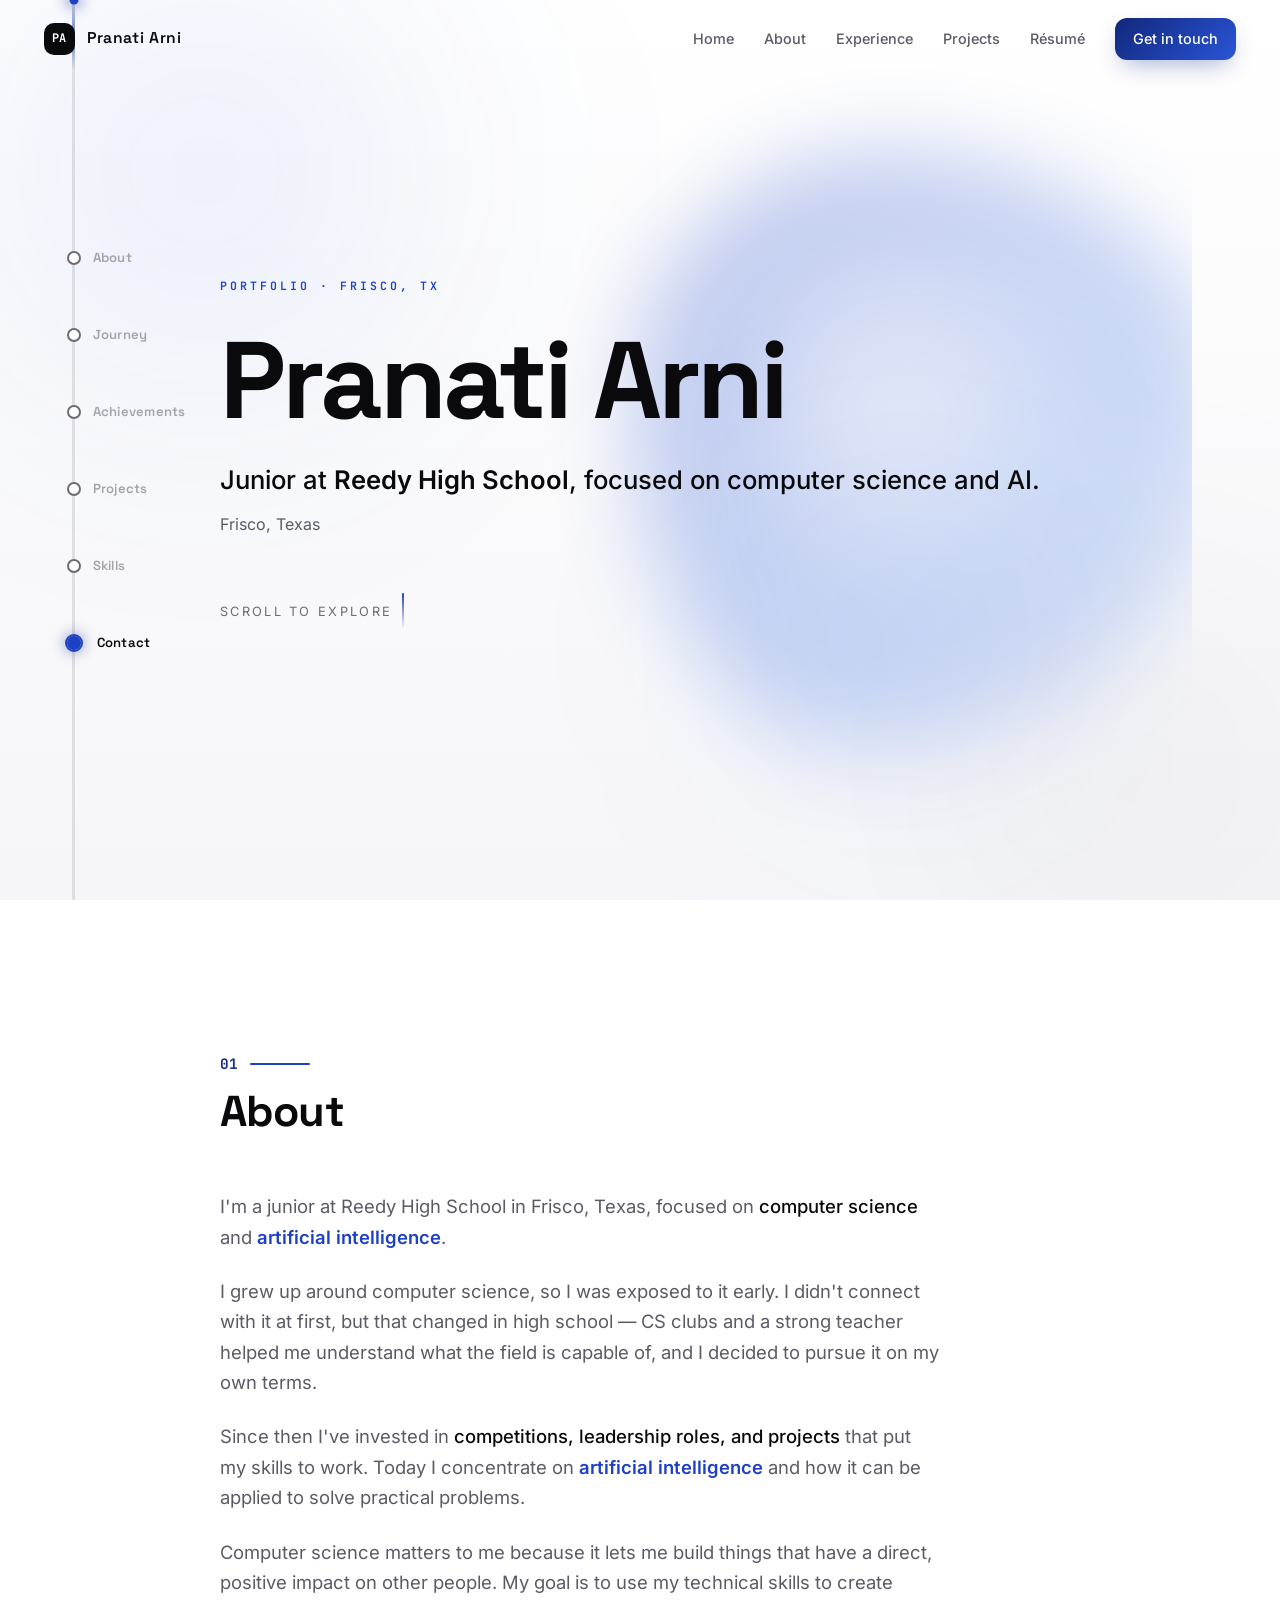
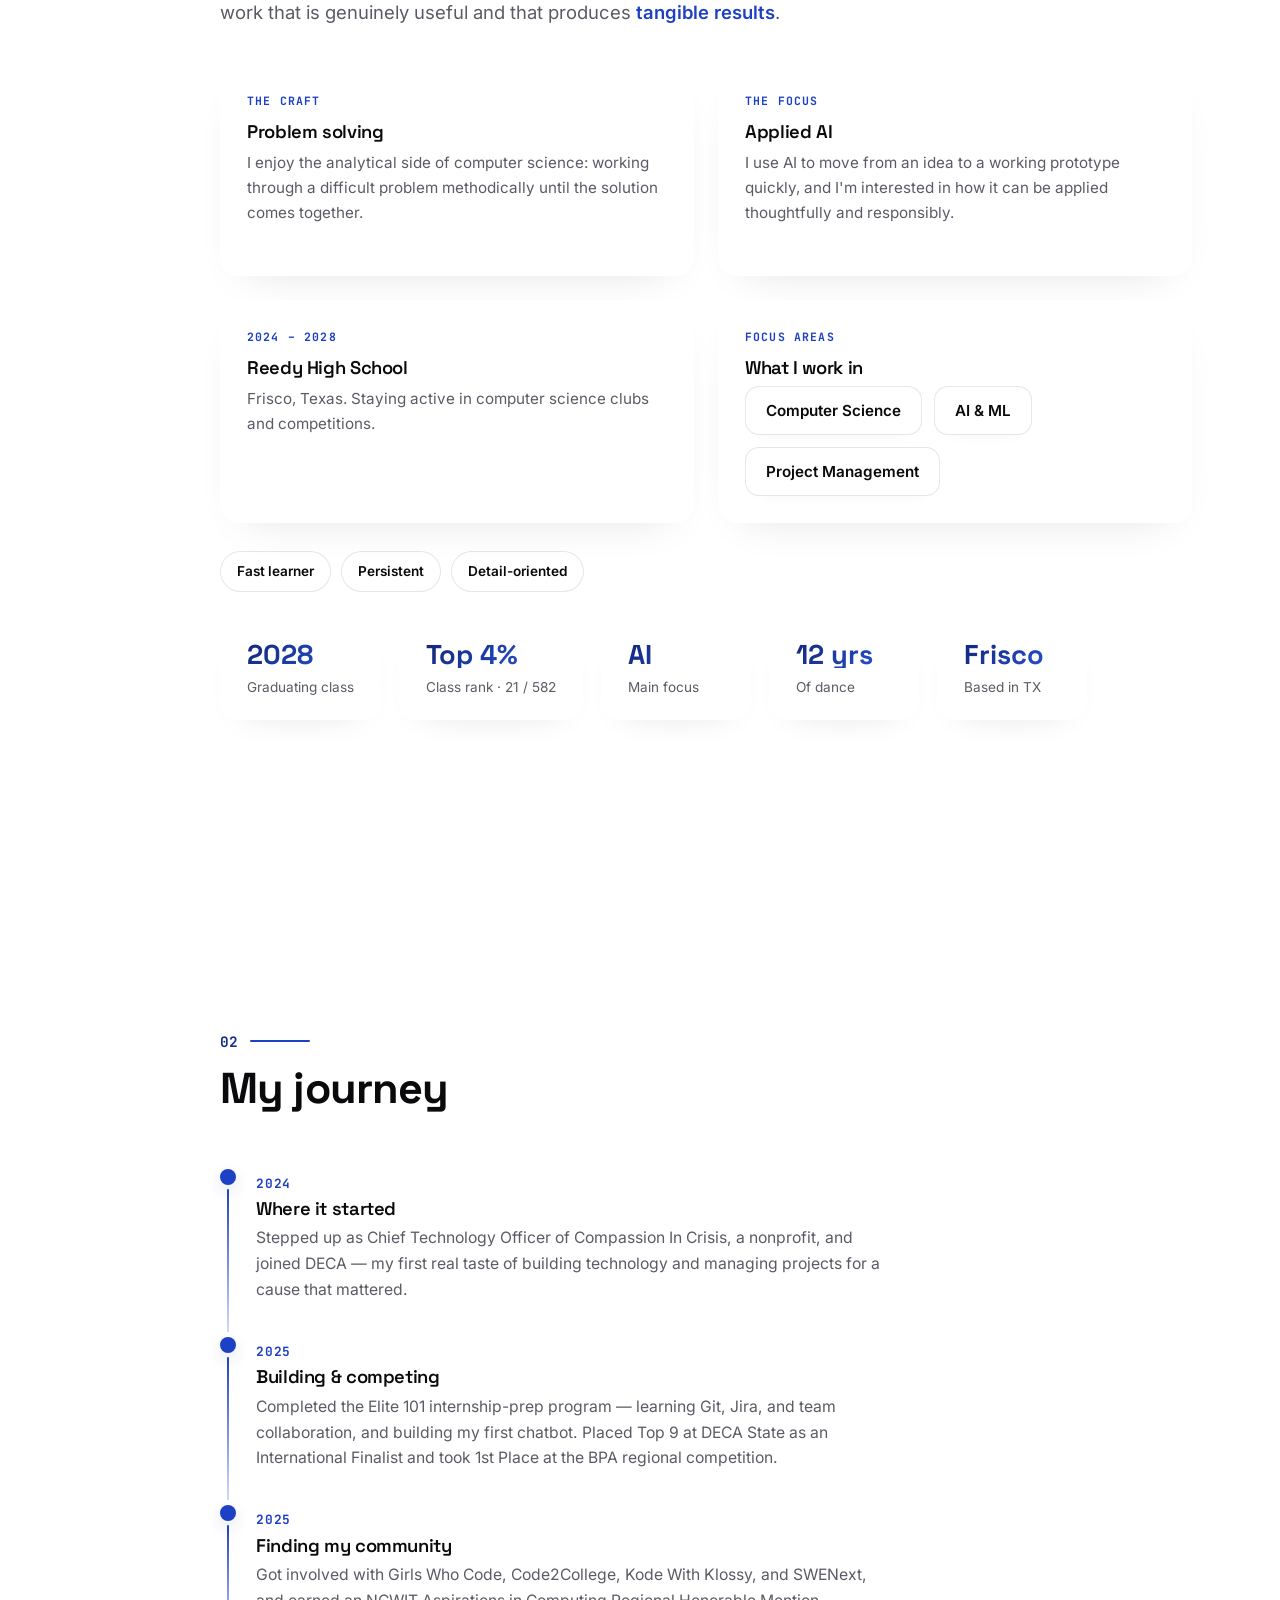
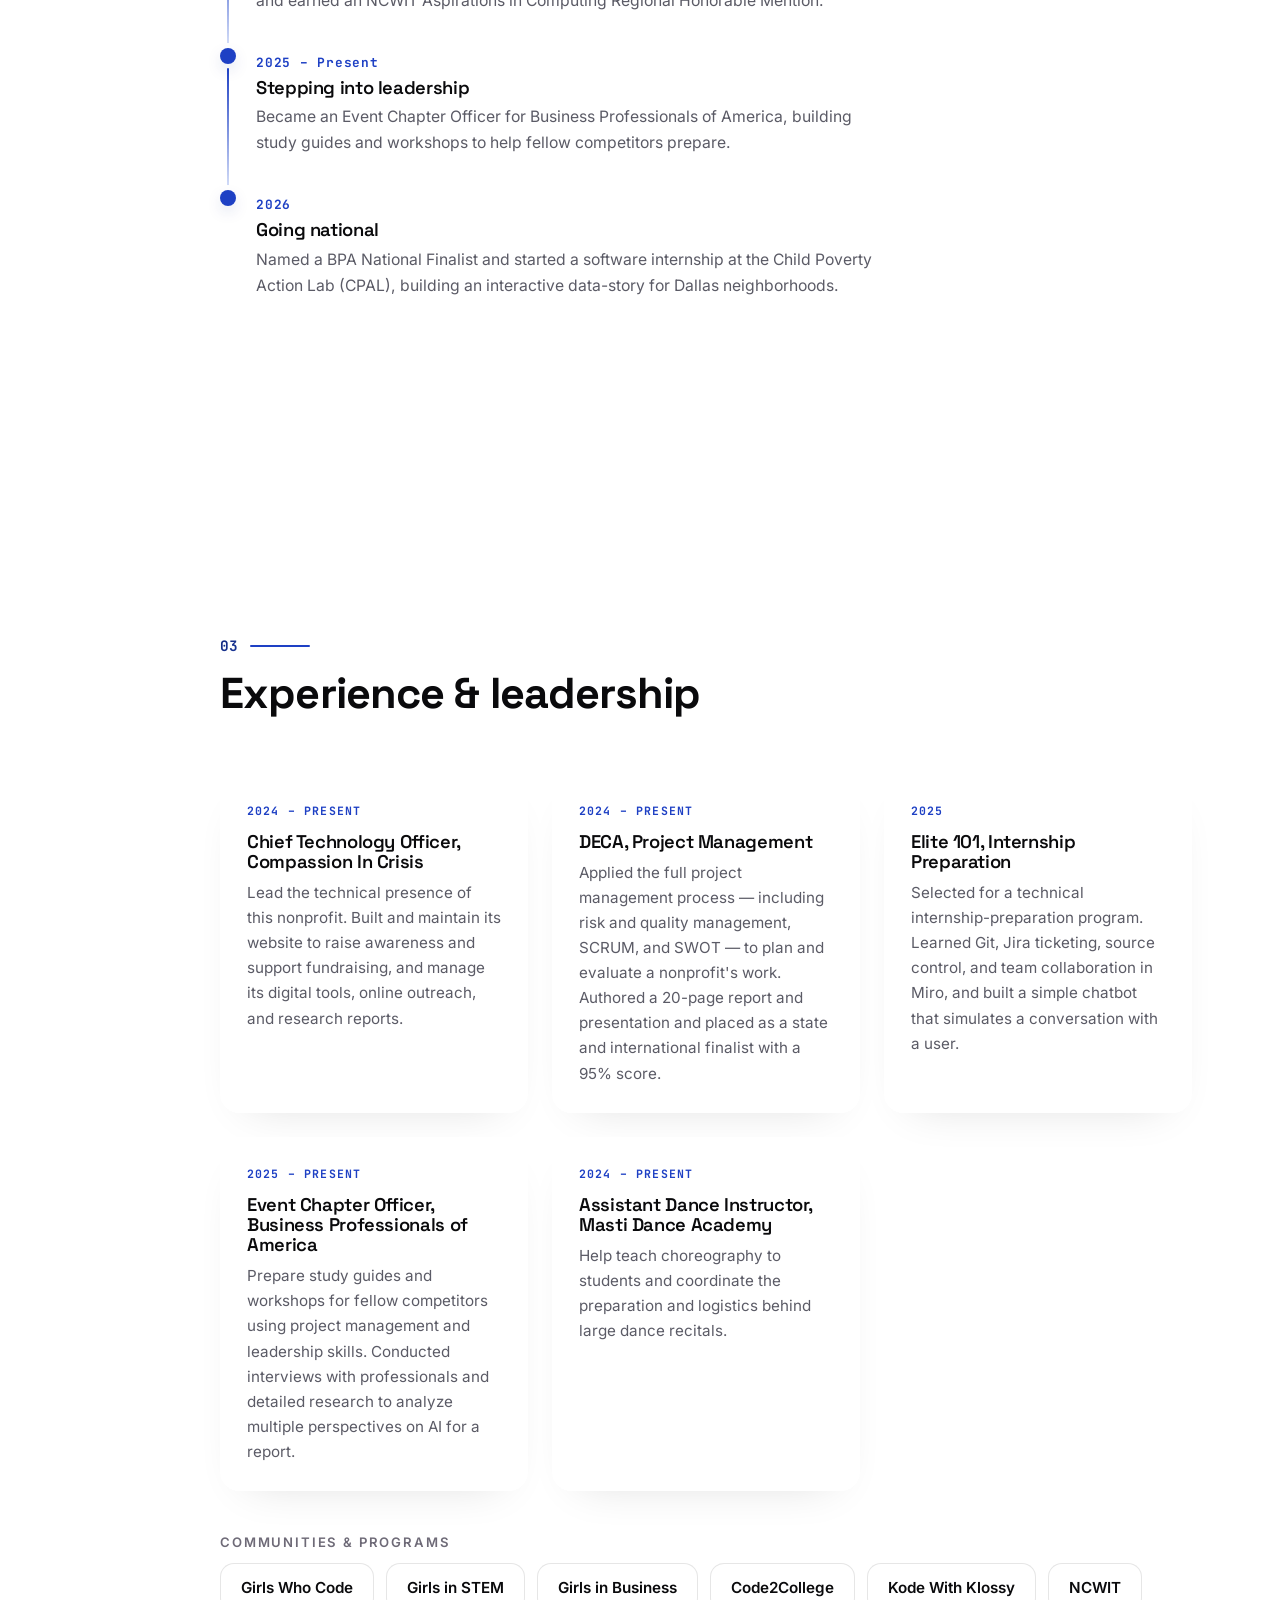
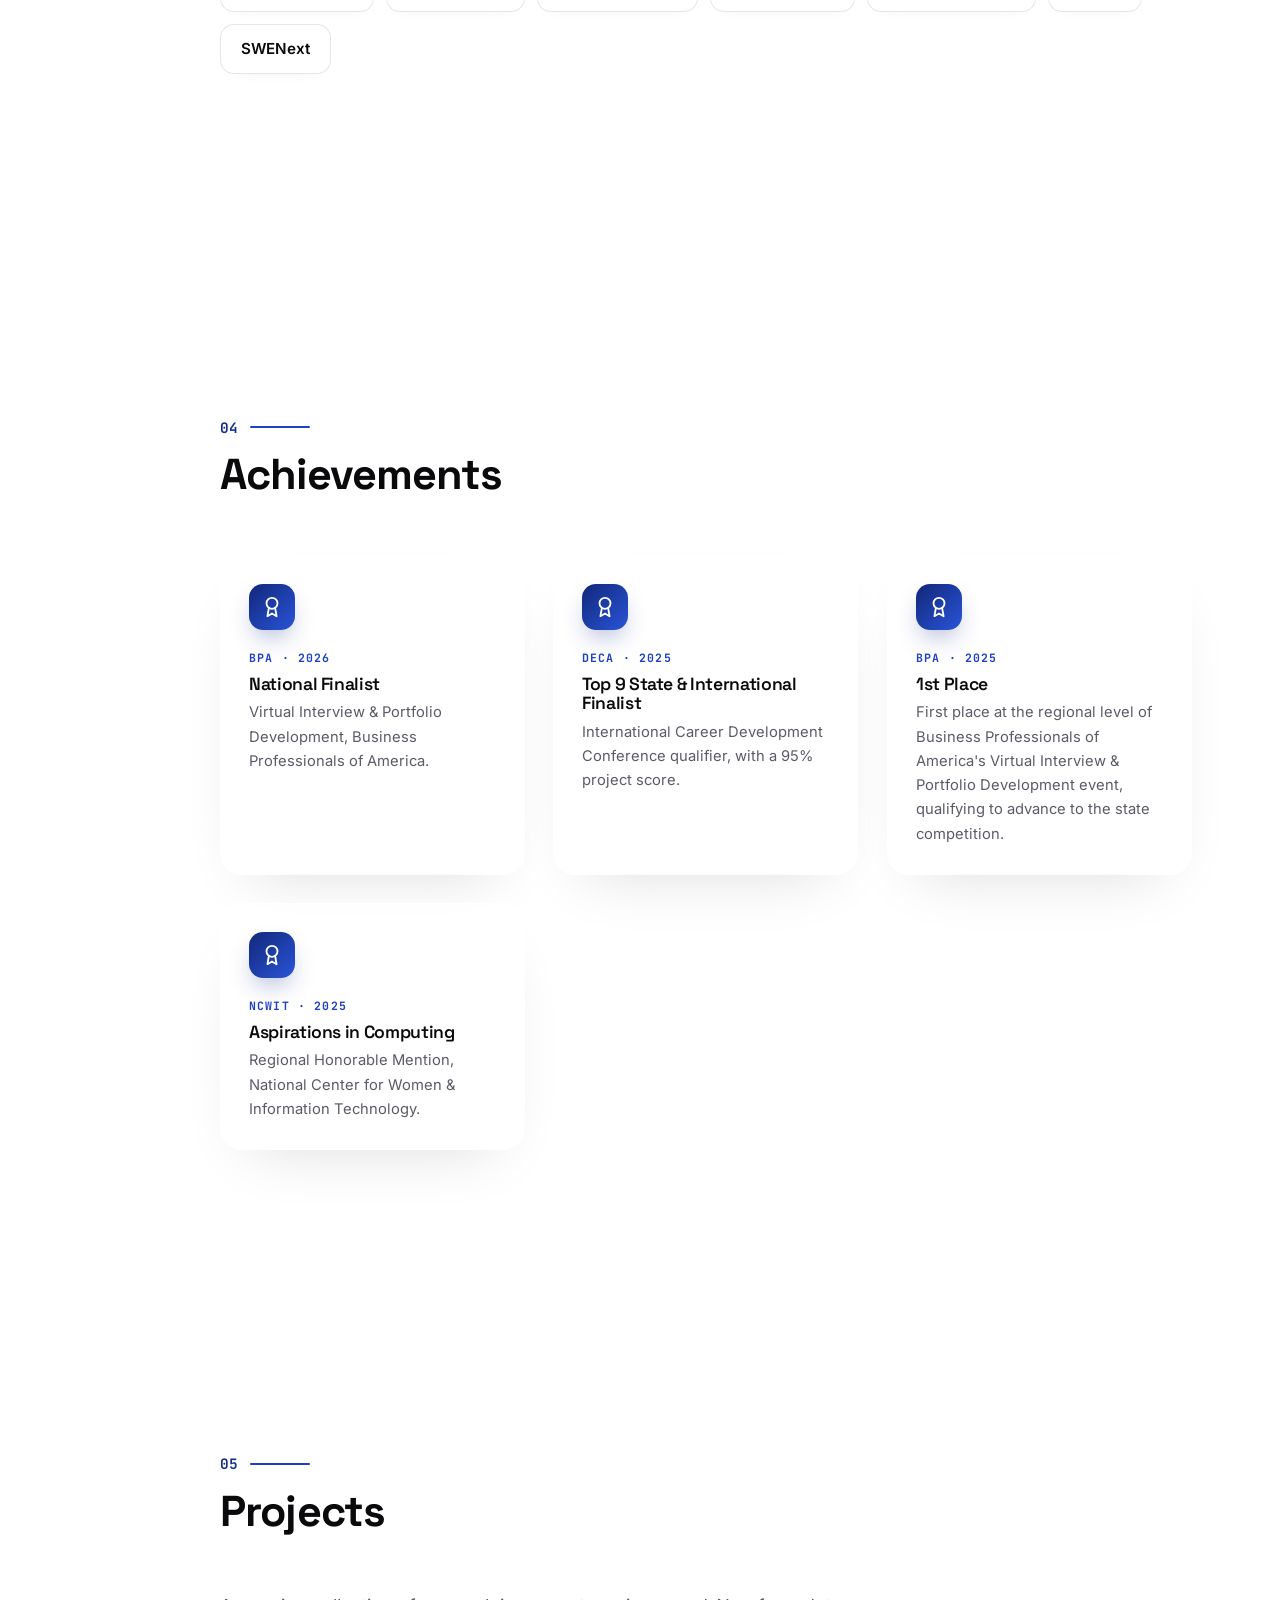
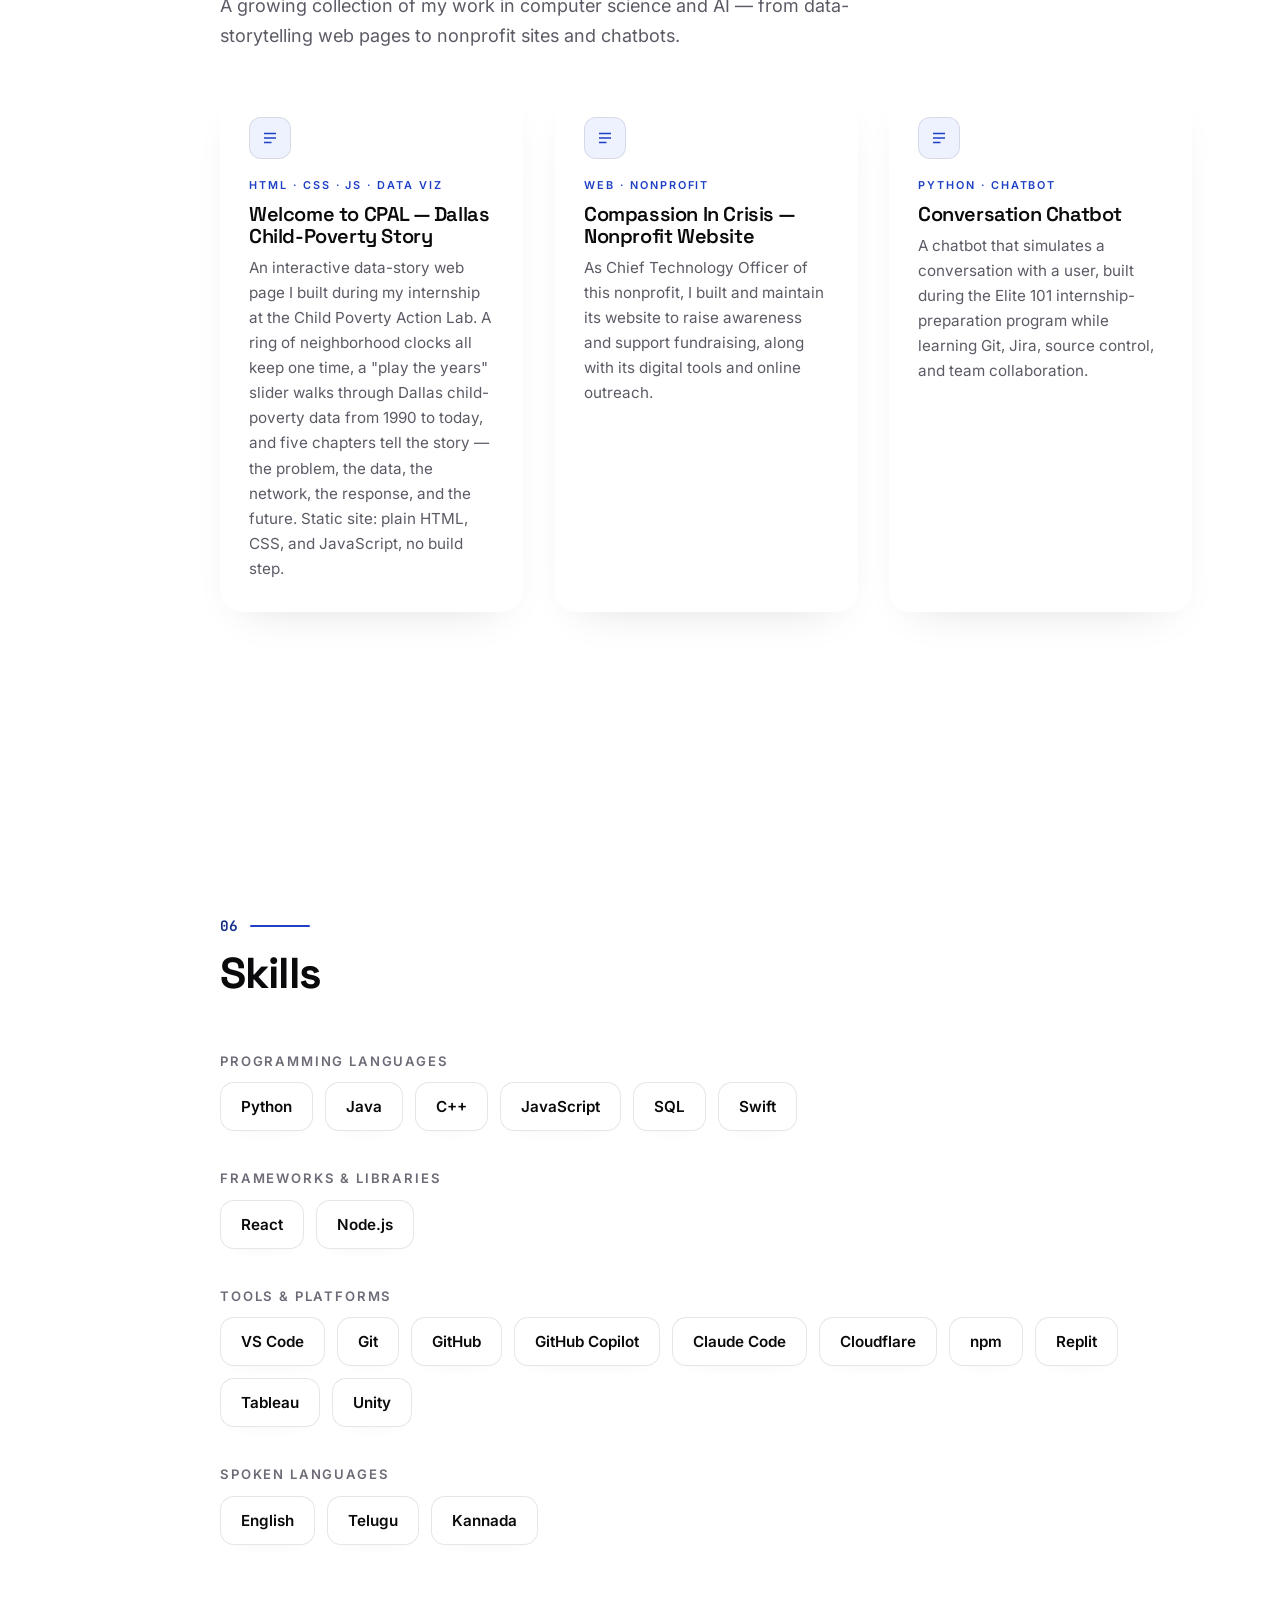
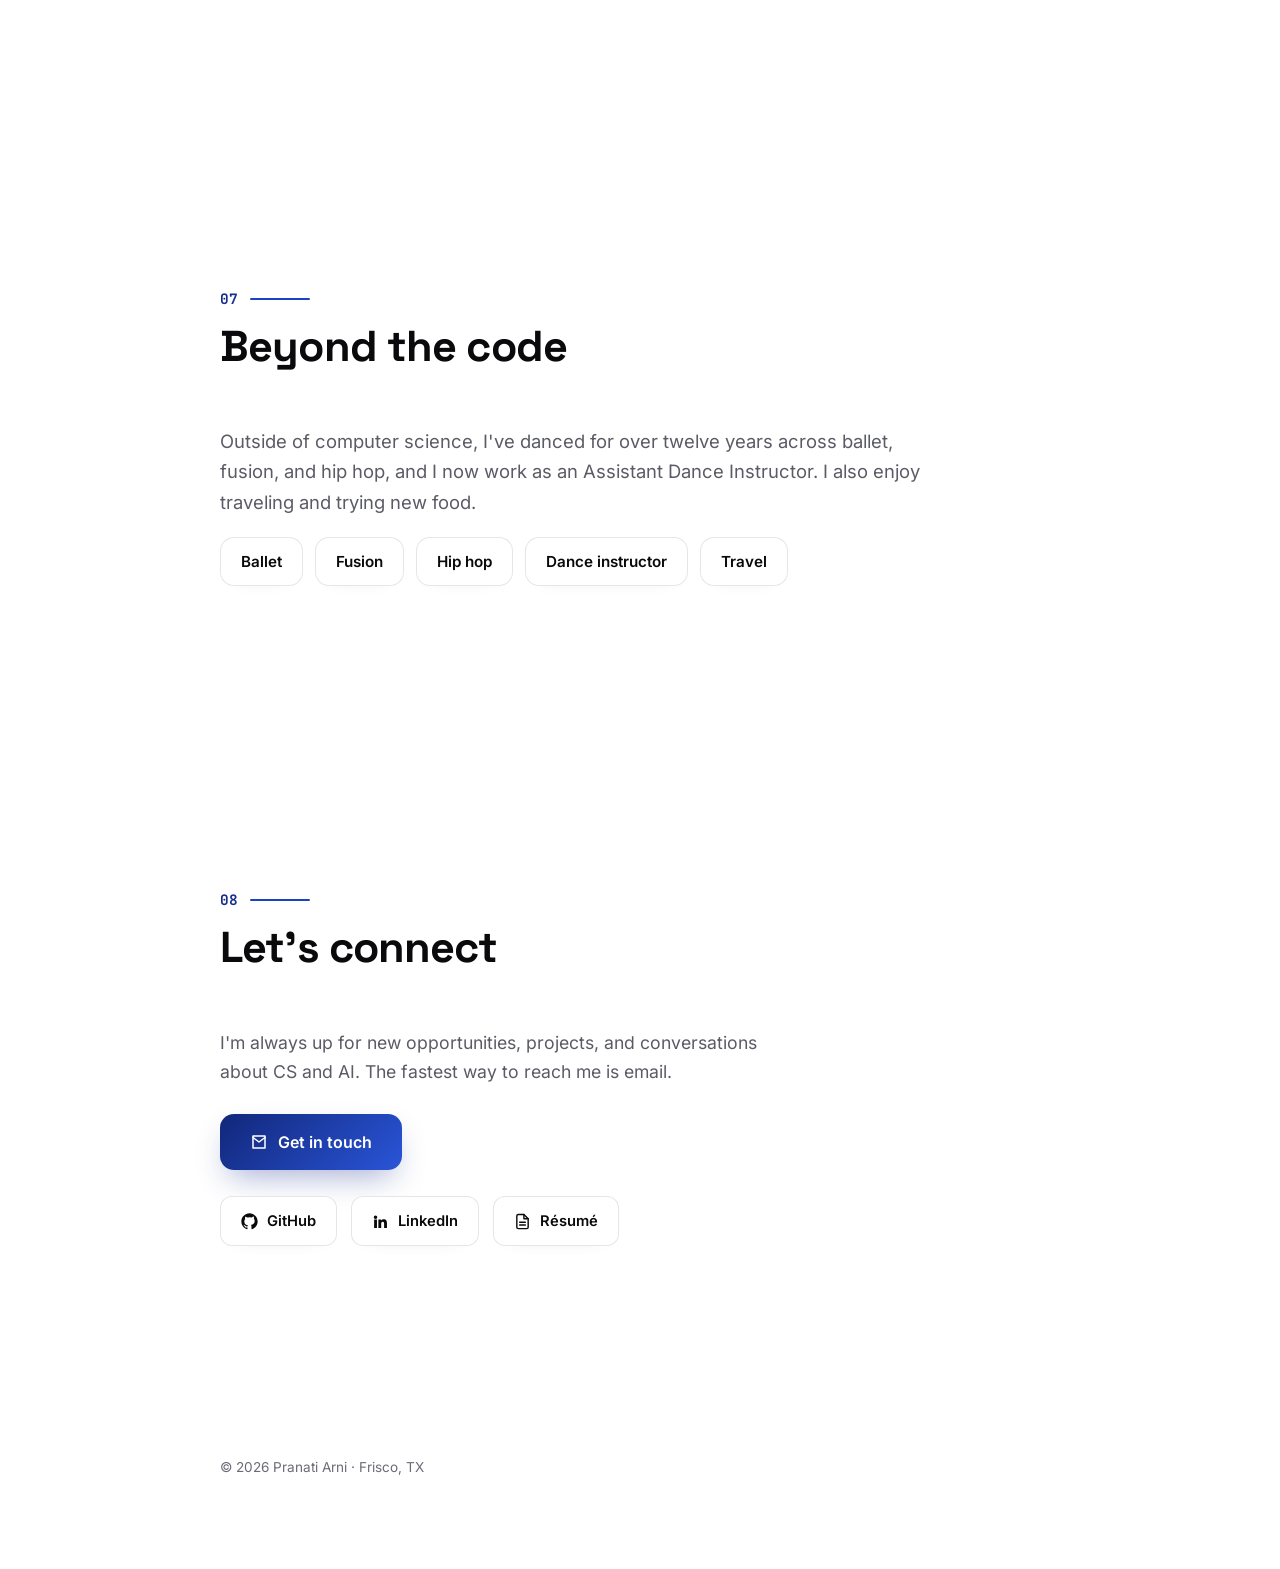
==== commit 34653cb6: "Rename to Reedy High School, add communities and class rank - Rick Reedy High School to Reedy High S" ====
--- a/index.html
+++ b/index.html
@@ -6,15 +6,15 @@
   <meta name="theme-color" content="#ffffff" />
 
   <title>Pranati Arni · Computer Science</title>
-  <meta name="description" content="Pranati Arni, a junior at Rick Reedy High School in Frisco, TX, focused on computer science and AI." />
+  <meta name="description" content="Pranati Arni, a junior at Reedy High School in Frisco, TX, focused on computer science and AI." />
   <meta name="author" content="Pranati Arni" />
 
   <meta property="og:type" content="website" />
   <meta property="og:title" content="Pranati Arni · Computer Science" />
-  <meta property="og:description" content="A junior at Rick Reedy High School in Frisco, TX, focused on computer science and AI." />
+  <meta property="og:description" content="A junior at Reedy High School in Frisco, TX, focused on computer science and AI." />
   <meta name="twitter:card" content="summary" />
   <meta name="twitter:title" content="Pranati Arni · Computer Science" />
-  <meta name="twitter:description" content="A junior at Rick Reedy High School in Frisco, TX, focused on computer science and AI." />
+  <meta name="twitter:description" content="A junior at Reedy High School in Frisco, TX, focused on computer science and AI." />
 
   <!-- Inline SVG favicon: blue "PA" tile -->
   <link rel="icon" href="data:image/svg+xml,%3Csvg xmlns='http://www.w3.org/2000/svg' viewBox='0 0 64 64'%3E%3Crect width='64' height='64' rx='16' fill='%231e40c4'/%3E%3Ctext x='50%25' y='55%25' dominant-baseline='middle' text-anchor='middle' font-family='Arial,Helvetica,sans-serif' font-weight='700' font-size='30' fill='%23ffffff'%3EPA%3C/text%3E%3C/svg%3E" />
@@ -675,7 +675,7 @@
         <!-- Kicker — easy to edit or delete -->
         <span class="kicker">Portfolio · Frisco, TX</span>
         <h1>Pranati Arni</h1>
-        <p class="role">Junior at <b>Rick Reedy High School</b>, focused on computer science and AI.</p>
+        <p class="role">Junior at <b>Reedy High School</b>, focused on computer science and AI.</p>
         <p class="loc">Frisco, Texas</p>
 
         <span class="scroll-hint">
@@ -692,7 +692,7 @@
         <h2>About</h2>
       </div>
       <p>
-        I'm a junior at Rick Reedy High School in Frisco, Texas, focused on
+        I'm a junior at Reedy High School in Frisco, Texas, focused on
         <span class="hl">computer science</span> and <span class="accent">artificial intelligence</span>.
       </p>
       <p>
@@ -727,7 +727,7 @@
       <div class="info-grid" style="margin-top:24px;">
         <div class="info-card">
           <div class="meta">2024 – 2028</div>
-          <h3>Rick Reedy High School</h3>
+          <h3>Reedy High School</h3>
           <p>Frisco, Texas. Staying active in computer science clubs and competitions.</p>
         </div>
         <div class="info-card">
@@ -749,6 +749,7 @@
 
       <div class="stats" aria-label="Quick facts" style="margin-top:28px;">
         <div class="stat"><div class="stat__num">2028</div><div class="stat__label">Graduating class</div></div>
+        <div class="stat"><div class="stat__num">Top 4%</div><div class="stat__label">Class rank · 21 / 582</div></div>
         <div class="stat"><div class="stat__num">AI</div><div class="stat__label">Main focus</div></div>
         <div class="stat"><div class="stat__num">12 yrs</div><div class="stat__label">Of dance</div></div>
         <div class="stat"><div class="stat__num">Frisco</div><div class="stat__label">Based in TX</div></div>
@@ -843,6 +844,8 @@
         <h3>Communities &amp; programs</h3>
         <div class="tags">
           <span class="tag">Girls Who Code</span>
+          <span class="tag">Girls in STEM</span>
+          <span class="tag">Girls in Business</span>
           <span class="tag">Code2College</span>
           <span class="tag">Kode With Klossy</span>
           <span class="tag">NCWIT</span>
